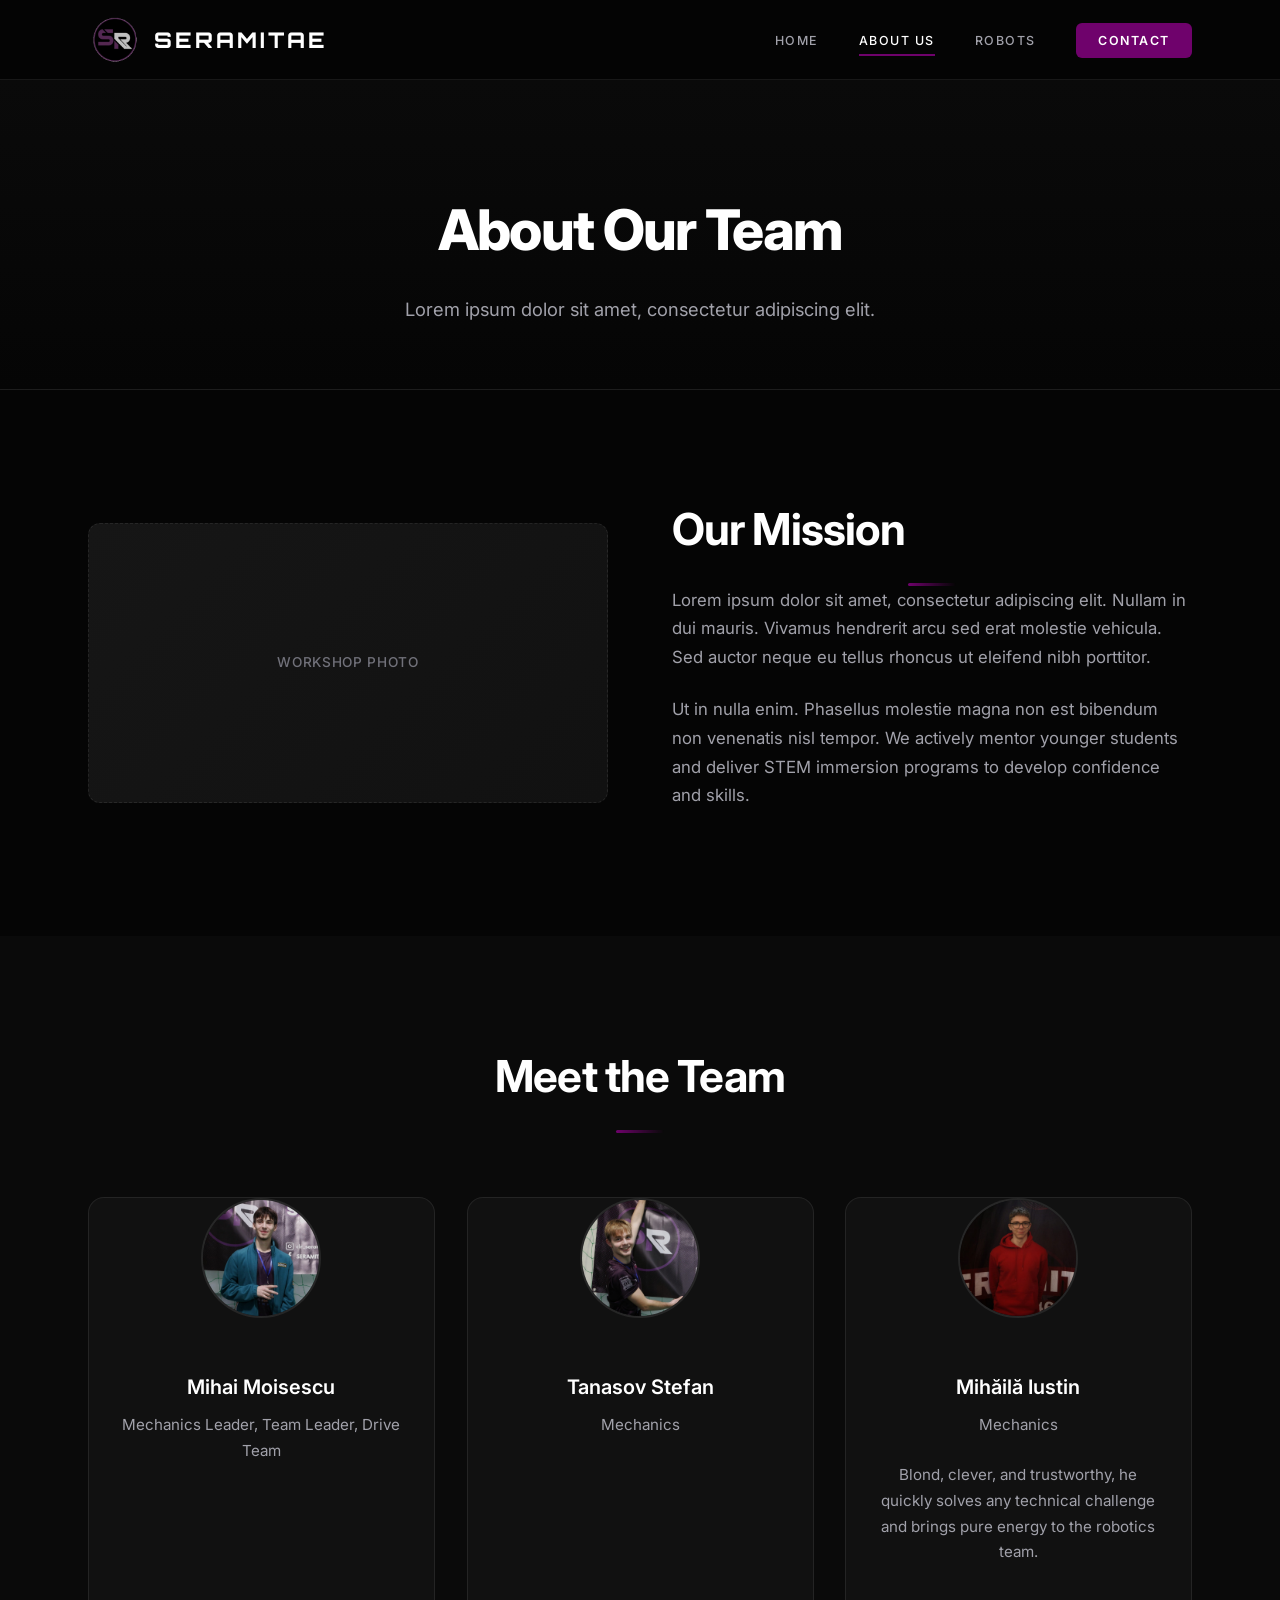
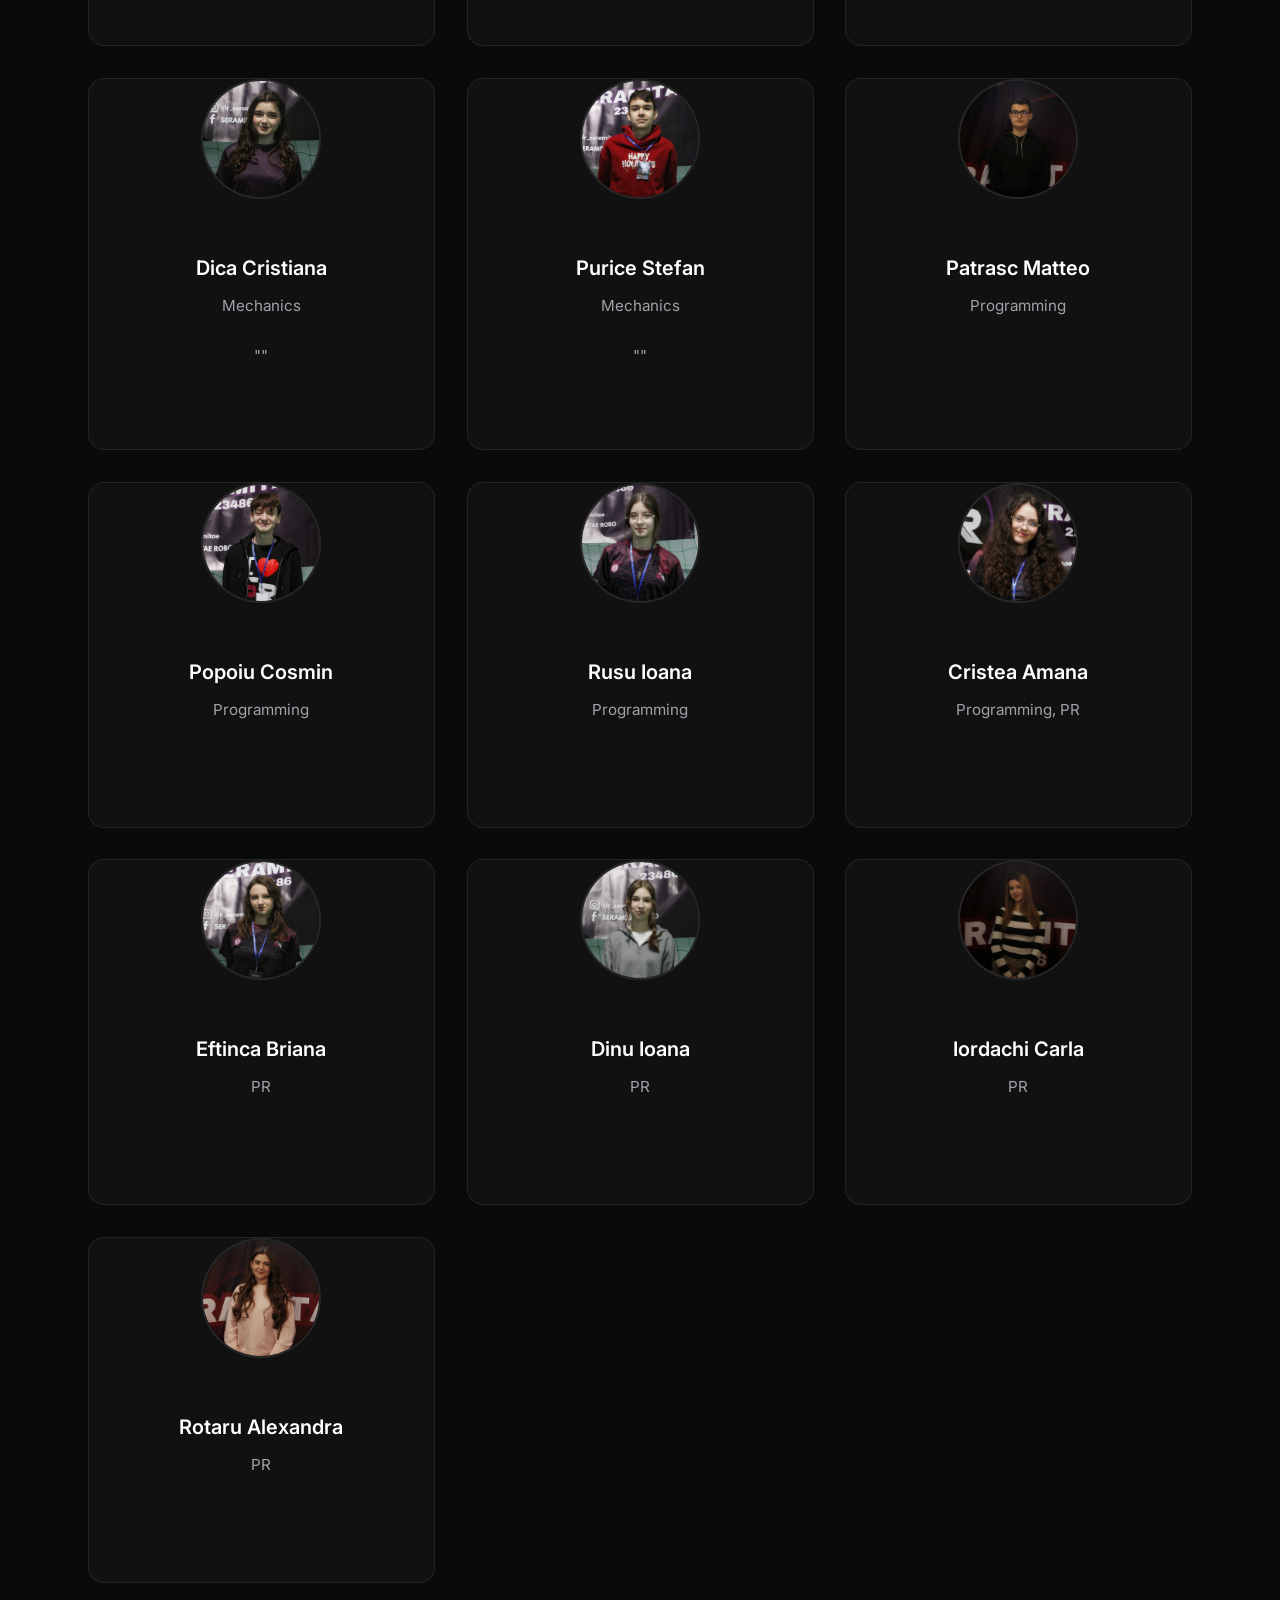
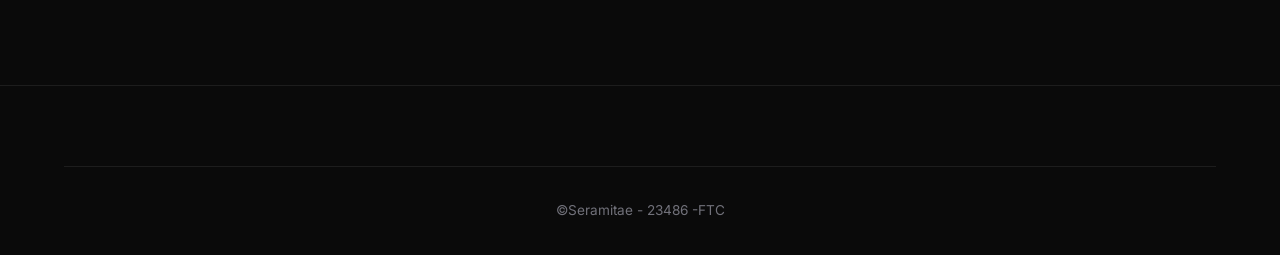
==== about.html @ b51b0edf "petronel fix" ====
<!DOCTYPE html>
<html lang="en">
<head>
    <meta charset="UTF-8">
    <meta name="viewport" content="width=device-width, initial-scale=1.0">
    <title>Robotics Team | About Us</title>
        <link rel="preconnect" href="https://fonts.googleapis.com">
    <link rel="preconnect" href="https://fonts.gstatic.com" crossorigin>
    <link href="https://fonts.googleapis.com/css2?family=Inter:wght@300;400;500;600;700;800&family=Orbitron:wght@600;700;800&display=swap" rel="stylesheet">

    <link rel="stylesheet" href="css/styles.css">
</head>
<body>
    <header class="header">
        <div class="container header-container">
            <a href="index.html" class="logo">
                <img src="assets/logos/teamlogo.png" alt="Seramitae Robotics logo">
                <span class="brand-name">SERAMITAE</span>
            </a>
            <nav class="nav">
                <ul class="nav-list">
                    <li><a href="index.html" class="nav-link">Home</a></li>
                    <li><a href="about.html" class="nav-link active">About Us</a></li>
                    <li><a href="robots.html" class="nav-link">Robots</a></li>
                    <li><a href="contact.html" class="nav-link nav-cta">Contact</a></li>
                </ul>
                <button class="mobile-menu-btn" aria-label="Toggle menu">
                    <span></span><span></span><span></span>
                </button>
            </nav>
        </div>
    </header>

    <main>
        <section class="page-hero">
            <div class="container">
                <h1 class="page-title">About Our Team</h1>
                <p class="page-subtitle">Lorem ipsum dolor sit amet, consectetur adipiscing elit.</p>
            </div>
        </section>

        <section class="section">
            <div class="container">
                <div class="about-grid">
                    <div class="about-image fade-in">
                        <div class="placeholder-box placeholder-image">Workshop Photo</div>
                    </div>
                    <div class="about-text fade-in">
                        <h2 class="section-title">Our Mission</h2>
                        <div class="title-underline"></div>
                        <p>Lorem ipsum dolor sit amet, consectetur adipiscing elit. Nullam in dui mauris. Vivamus hendrerit arcu sed erat molestie vehicula. Sed auctor neque eu tellus rhoncus ut eleifend nibh porttitor.</p>
                        <p>Ut in nulla enim. Phasellus molestie magna non est bibendum non venenatis nisl tempor. We actively mentor younger students and deliver STEM immersion programs to develop confidence and skills.</p>
                    </div>
                </div>
            </div>
        </section>

        <section class="section bg-secondary">
            <div class="container">
                <div class="section-header fade-in">
                    <h2 class="section-title">Meet the Team</h2>
                    <div class="title-underline"></div>
                </div>
                <div class="team-grid">
                    <!-- Team Member 1 -->
                    <div class="card team-card fade-in">
                        <div class="placeholder-box placeholder-avatar"><img src="assets/images/team_photos/mihai_moisescu_cropped.png" alt="Moisescu Mihai"></div>
                        <div class="card-content">
                            <h3>Mihai Moisescu</h3>
                            <p class="text-accent">Mechanics Leader, Team Leader, Drive Team</p>
                            <p></p>
                        </div>
                    </div>
                    <!-- Team Member 2 -->
                    <div class="card team-card fade-in">
                        <div class="placeholder-box placeholder-avatar"><img src="assets/images/team_photos/stefan_tanasov_cropped.png" alt="Tanasov Stefan"></div>
                        <div class="card-content">
                            <h3>Tanasov Stefan</h3>
                            <p class="text-accent">Mechanics</p>
                            <p></p>
                        </div>
                    </div>
                    <!-- Team Member 3 -->
                    <div class="card team-card fade-in">
                        <div class="placeholder-box placeholder-avatar"><img src="assets/images/team_photos/iustin_mihaila_cropped.png" alt="Mihăilă Iustin"></div>
                        <div class="card-content">
                            <h3>Mihăilă Iustin</h3>
                            <p class="text-accent">Mechanics</p>
                            <p>Blond, clever, and trustworthy, he quickly solves any technical challenge and brings pure energy to the robotics team.</p>
                        </div>
                    </div>
                    <!-- Team Member 4 -->
                    <div class="card team-card fade-in">
                        <div class="placeholder-box placeholder-avatar"><img src="assets/images/team_photos/cristiana_dica_cropped.png" alt="Dica Cristiana"></div>
                        <div class="card-content">
                            <h3>Dica Cristiana</h3>
                            <p class="text-accent">Mechanics</p>
                            <p>""</p>
                        </div>
                    </div>
                    <!-- Team Member 5 -->
                    <div class="card team-card fade-in">
                        <div class="placeholder-box placeholder-avatar"><img src="assets/images/team_photos/stefan_purice_cropped.png" alt="Purice Stefan"></div>
                        <div class="card-content">
                            <h3>Purice Stefan</h3>
                            <p class="text-accent">Mechanics</p>
                            <p>""</p>
                        </div>
                    </div>
                    <!-- Team Member 6 -->
                    <div class="card team-card fade-in">
                        <div class="placeholder-box placeholder-avatar"><img src="assets/images/team_photos/matteo_patrasc_cropped.png" alt="Patrasc Matteo"></div>
                        <div class="card-content">
                            <h3>Patrasc Matteo</h3>
                            <p class="text-accent">Programming</p>
                            <p></p>
                        </div>
                    </div>
                    <!-- Team Member 7 -->
                    <div class="card team-card fade-in">
                        <div class="placeholder-box placeholder-avatar"><img src="assets/images/team_photos/cosmin_popoiu_cropped.png" alt="Popoiu Cosmin"></div>
                        <div class="card-content">
                            <h3>Popoiu Cosmin</h3>
                            <p class="text-accent">Programming</p>
                            <p></p>
                        </div>
                    </div>
                    <!-- Team Member 8 -->
                    <div class="card team-card fade-in">
                        <div class="placeholder-box placeholder-avatar"><img src="assets/images/team_photos/ioana_rusu_cropped.png" alt="Rusu Ioana"></div>
                        <div class="card-content">
                            <h3>Rusu Ioana</h3>
                            <p class="text-accent">Programming</p>
                            <p></p>
                        </div>
                    </div>
                    <!-- Team Member 9 -->
                    <div class="card team-card fade-in">
                        <div class="placeholder-box placeholder-avatar"><img src="assets/images/team_photos/amana_cristea_cropped.png" alt="Cristea Amana"></div>
                        <div class="card-content">
                            <h3>Cristea Amana</h3>
                            <p class="text-accent">Programming, PR</p>
                            <p></p>
                        </div>
                    </div>
                    <!-- Team Member 10 -->
                    <div class="card team-card fade-in">
                        <div class="placeholder-box placeholder-avatar"><img src="assets/images/team_photos/briana_eftinca_cropped.png" alt="Eftinca Briana"></div>
                        <div class="card-content">
                            <h3>Eftinca Briana</h3>
                            <p class="text-accent">PR</p>
                            <p></p>
                        </div>
                    </div>
                    <!-- Team Member 11 -->
                    <div class="card team-card fade-in">
                        <div class="placeholder-box placeholder-avatar"><img src="assets/images/team_photos/ioana_dinu_cropped.png" alt="Dinu Ioana"></div>
                        <div class="card-content">
                            <h3>Dinu Ioana</h3>
                            <p class="text-accent">PR</p>
                            <p></p>
                        </div>
                    </div>
                    <!-- Team Member 12 -->
                    <div class="card team-card fade-in">
                        <div class="placeholder-box placeholder-avatar"><img src="assets/images/team_photos/carla_iordachi_cropped.png" alt="Iordachi Carla"></div>
                        <div class="card-content">
                            <h3>Iordachi Carla</h3>
                            <p class="text-accent">PR</p>
                            <p></p>
                        </div>
                    </div>
                    <!-- Team Member 13 -->
                    <div class="card team-card fade-in">
                        <div class="placeholder-box placeholder-avatar"><img src="assets/images/team_photos/alexandra_rotaru_cropped.png" alt="Rotaru Alexandra"></div>
                        <div class="card-content">
                            <h3>Rotaru Alexandra</h3>
                            <p class="text-accent">PR</p>
                            <p></p>
                        </div>
                    </div>
                </div>
            </div>
        </section>
    </main>

    <footer class="footer">
        <div class="container footer-bottom">
            <p>&copy;Seramitae - 23486 -FTC</p>
        </div>
    </footer>
    <script src="js/main.js"></script>
</body>
</html>
---- css/styles.css ----
/* =========================================
   1. CSS Variables & Premium Reset
   ========================================= */
:root {
    /* Refined Dark Palette */
    --bg-primary: #050505;
    --bg-secondary: #0a0a0a;
    --bg-card: #111111;
    --bg-tertiary: #161616;
    
    /* Purple Accent & Glows (Armonizat) */
    --accent: #6f026c;
    --accent-hover: #9f009c;
    --accent-glow: rgba(111, 2, 108, 0.25); /* Corectat din portocaliu în mov */
    
    /* Typography & Text */
    --font-main: 'Inter', system-ui, -apple-system, sans-serif;
    --text-primary: #ffffff;
    --text-secondary: #a1a1aa;
    --text-muted: #71717a;
    
    /* Borders & UI */
    --border-subtle: rgba(255, 255, 255, 0.08);
    --border-hover: rgba(159, 0, 156, 0.5); /* Armonizat cu tema mov */
    
    /* Premium Easing (Apple-like smooth deceleration) */
    --ease-smooth: cubic-bezier(0.22, 1, 0.36, 1);
    --transition-fast: 0.2s var(--ease-smooth);
    --transition-base: 0.4s var(--ease-smooth);
}

* {
    margin: 0;
    padding: 0;
    box-sizing: border-box;
}

html {
    scroll-behavior: smooth;
    scrollbar-width: thin;
    scrollbar-color: var(--bg-tertiary) var(--bg-primary);
}

/* Custom Premium Scrollbar */
::-webkit-scrollbar { width: 8px; }
::-webkit-scrollbar-track { background: var(--bg-primary); }
::-webkit-scrollbar-thumb {
    background-color: var(--bg-tertiary);
    border-radius: 4px;
    border: 2px solid var(--bg-primary);
}
::-webkit-scrollbar-thumb:hover { background-color: var(--accent); }

body {
    font-family: var(--font-main);
    background-color: var(--bg-primary);
    color: var(--text-primary);
    line-height: 1.7;
    font-size: 16px;
    -webkit-font-smoothing: antialiased;
    -moz-osx-font-smoothing: grayscale;
    overflow-x: hidden;
}

a { text-decoration: none; color: inherit; transition: var(--transition-fast); }
ul { list-style: none; }
img { max-width: 100%; display: block; }

/* =========================================
   2. Utility Classes & Typography
   ========================================= */
.container {
    width: 90%;
    max-width: 1200px;
    margin: 0 auto;
    padding: 0 1.5rem;
}

.section { padding: clamp(4rem, 8vw, 7rem) 0; }
.bg-secondary { background-color: var(--bg-secondary); }
.text-accent { color: var(--accent); }

.section-header {
    text-align: center;
    margin-bottom: clamp(3rem, 5vw, 4rem);
}

.section-title {
    font-size: clamp(2rem, 4vw, 2.75rem);
    font-weight: 700;
    letter-spacing: -0.02em;
    margin-bottom: 1rem;
}

.title-underline {
    width: 48px;
    height: 3px;
    background: linear-gradient(90deg, var(--accent), transparent);
    margin: 0 auto;
    border-radius: 2px;
}

/* =========================================
   3. Elegant Placeholders (Skeleton Style)
   ========================================= */
.placeholder-box {
    background: linear-gradient(135deg, var(--bg-tertiary) 0%, var(--bg-card) 100%);
    border: 1px dashed var(--border-subtle);
    color: var(--text-muted);
    display: flex;
    align-items: center;
    justify-content: center;
    font-weight: 500;
    font-size: 0.85rem;
    letter-spacing: 0.05em;
    text-transform: uppercase;
    border-radius: 12px;
    width: 100%;
    position: relative;
    overflow: hidden;
}

.placeholder-box::before {
    content: '';
    position: absolute;
    top: 0; left: -100%;
    width: 50%; height: 100%;
    background: linear-gradient(90deg, transparent, rgba(255,255,255,0.03), transparent);
    animation: shimmer 3s infinite;
}

@keyframes shimmer { 100% { left: 200%; } }

.placeholder-logo { height: 48px; width: 160px; border-style: solid; border-width: 1px; }
.placeholder-image { height: 280px; }
.placeholder-video { height: 450px; border-radius: 16px; }
.placeholder-avatar { height: 120px; width: 120px; border-radius: 50%; margin: 0 auto 1.5rem; border: 2px solid var(--border-subtle); }

/* =========================================
   4. Buttons & Interactive Elements
   ========================================= */
.btn {
    display: inline-flex;
    align-items: center;
    justify-content: center;
    padding: 0.9rem 2.2rem;
    border-radius: 8px;
    font-weight: 600;
    font-size: 0.95rem;
    letter-spacing: 0.01em;
    cursor: pointer;
    border: 1px solid transparent;
    transition: var(--transition-base);
}

.btn-primary {
    background-color: var(--accent);
    color: #ffffff;
    box-shadow: 0 4px 20px var(--accent-glow);
}

.btn-primary:hover {
    background-color: var(--accent-hover);
    transform: translateY(-2px);
    box-shadow: 0 8px 30px var(--accent-glow);
}

.btn-secondary {
    background-color: transparent;
    border-color: var(--border-subtle);
    color: var(--text-primary);
}

.btn-secondary:hover {
    border-color: var(--text-primary);
    background-color: rgba(255, 255, 255, 0.03);
}

/* =========================================
   5. Header & Navigation
   ========================================= */
.header {
    background: rgba(5, 5, 5, 0.94);
    backdrop-filter: blur(16px);
    -webkit-backdrop-filter: blur(16px);
    position: sticky;
    top: 0;
    z-index: 1000;
    border-bottom: 1px solid var(--border-subtle);
    padding: 0.85rem 0;
    transition: var(--transition-base);
}

.header-container {
    display: flex;
    justify-content: space-between;
    align-items: center;
}

.logo {
    display: inline-flex;
    align-items: center;
    gap: 0.85rem;
}

.logo img, .site-logo {
    width: 52px;
    height: 52px;
    object-fit: contain;
}

.brand-name {
    font-family: 'Orbitron', sans-serif;
    color: var(--text-primary);
    font-size: clamp(1.05rem, 2vw, 1.35rem);
    font-weight: 800;
    letter-spacing: 0.14em;
    line-height: 1;
}

.nav-list {
    display: flex;
    gap: 2.5rem;
    align-items: center;
}

.nav-link {
    font-weight: 500;
    font-size: 0.78rem;
    letter-spacing: 0.12em;
    text-transform: uppercase;
    color: var(--text-secondary);
    position: relative;
    padding: 0.5rem 0;
}

.nav-link:hover, .nav-link.active { color: var(--text-primary); }

.nav-link::after {
    content: '';
    position: absolute;
    bottom: 0;
    left: 0;
    width: 0%;
    height: 2px;
    background-color: var(--accent);
    transition: var(--transition-base);
}

.nav-link:hover::after, .nav-link.active::after { width: 100%; }

.nav-cta {
    background-color: var(--accent);
    color: #ffffff !important;
    padding: 0.6rem 1.4rem;
    border-radius: 6px;
    font-weight: 600;
}

.nav-cta:hover {
    background-color: var(--accent-hover);
    box-shadow: 0 4px 15px var(--accent-glow);
}

.nav-cta::after { display: none; }

.mobile-menu-btn {
    display: none;
    flex-direction: column;
    gap: 6px;
    background: none;
    border: none;
    cursor: pointer;
    padding: 5px;
    z-index: 1001;
}

.mobile-menu-btn span {
    display: block;
    width: 24px;
    height: 2px;
    background-color: var(--text-primary);
    border-radius: 2px;
    transition: var(--transition-base);
}

/* =========================================
   6. Hero Section
   ========================================= */
.hero {
    padding: clamp(5rem, 10vw, 8rem) 0;
    /* Gradient armonizat cu tema mov */
    background: radial-gradient(circle at 80% 20%, rgba(111, 2, 108, 0.08) 0%, transparent 40%),
                radial-gradient(circle at 20% 80%, rgba(255, 255, 255, 0.02) 0%, transparent 40%);
}

.hero-container {
    display: grid;
    grid-template-columns: 1fr 1fr;
    gap: clamp(2rem, 5vw, 5rem);
    align-items: center;
}

.hero-title {
    font-size: clamp(2.5rem, 5vw, 4rem);
    font-weight: 800;
    line-height: 1.1;
    letter-spacing: -0.03em;
    margin-bottom: 1.5rem;
}

.hero-subtitle {
    font-size: clamp(1rem, 1.5vw, 1.2rem);
    color: var(--text-secondary);
    margin-bottom: 2.5rem;
    max-width: 540px;
    line-height: 1.7;
}

.hero-buttons {
    display: flex;
    gap: 1rem;
    flex-wrap: wrap;
}

.hero-video {
    aspect-ratio: 16 / 9;
    overflow: hidden;
    border: 1px solid var(--border-subtle);
    border-radius: 16px;
    background-color: var(--bg-card);
    box-shadow: 0 20px 40px -20px rgba(0, 0, 0, 0.75);
}

.hero-video iframe {
    width: 100%;
    height: 100%;
    border: 0;
    display: block;
}

/* =========================================
   7. Page Hero (Sub-pages)
   ========================================= */
.page-hero {
    padding: clamp(5rem, 8vw, 7rem) 0 4rem;
    text-align: center;
    background: linear-gradient(180deg, var(--bg-secondary) 0%, var(--bg-primary) 100%);
    border-bottom: 1px solid var(--border-subtle);
}

.page-title {
    font-size: clamp(2.5rem, 5vw, 3.5rem);
    font-weight: 800;
    letter-spacing: -0.03em;
    margin-bottom: 1rem;
}

.page-subtitle {
    color: var(--text-secondary);
    font-size: 1.15rem;
    max-width: 600px;
    margin: 0 auto;
}

/* =========================================
   8. Grids & Premium Cards
   ========================================= */
.about-grid {
    display: grid;
    grid-template-columns: 1fr 1fr;
    gap: clamp(2rem, 5vw, 5rem);
    align-items: center;
}

.about-team-photo, .about-img {
    width: 100%;
    height: 400px;
    object-fit: cover;
    border-radius: 16px;
    border: 1px solid var(--border-subtle);
    box-shadow: 0 20px 40px -20px rgba(0, 0, 0, 0.75);
}

.about-team-art {
    aspect-ratio: auto;
    border: 0;
    border-radius: 0;
    box-shadow: none;
}

.about-text p {
    margin-bottom: 1.5rem;
    color: var(--text-secondary);
    font-size: 1.05rem;
}

.news-grid, .team-grid, .robots-grid {
    display: grid;
    grid-template-columns: repeat(auto-fit, minmax(320px, 1fr));
    gap: 2rem;
}

.card {
    background-color: var(--bg-card);
    border-radius: 16px;
    overflow: hidden;
    border: 1px solid var(--border-subtle);
    transition: var(--transition-base);
    display: flex;
    flex-direction: column;
}

.card:hover {
    transform: translateY(-6px);
    border-color: var(--border-hover);
    box-shadow: 0 20px 40px -15px rgba(0, 0, 0, 0.5), 0 0 20px var(--accent-glow);
}

.card-content {
    padding: 1.75rem;
    flex-grow: 1;
    display: flex;
    flex-direction: column;
}

.card-content h3 {
    margin-bottom: 0.5rem;
    font-size: 1.25rem;
    font-weight: 600;
}

.card-content p {
    color: var(--text-secondary);
    font-size: 0.95rem;
    margin-bottom: 1.5rem;
    flex-grow: 1;
}

.robot-specs {
    display: flex;
    gap: 1.5rem;
    font-size: 0.85rem;
    color: var(--text-muted);
    border-top: 1px solid var(--border-subtle);
    padding-top: 1.25rem;
    margin-top: auto;
}

.team-card {
    text-align: center;
    padding-bottom: 1.75rem;
}

.team-card .card-content {
    align-items: center;
}

/* =========================================
   9. Sponsors & CTA
   ========================================= */
.sponsors-marquee {
    width: 100%;
    overflow: visible;
    padding: 1.25rem 0;
}

.sponsors-track,
.sponsor-set {
    display: flex;
    align-items: center;
    gap: 4.5rem;
}

.sponsors-track {
    width: 100%;
    justify-content: center;
}

.sponsor-set[aria-hidden="true"] {
    display: none;
}

.sponsor-card {
    flex: 0 0 250px;
    height: 150px;
    display: flex;
    align-items: center;
    justify-content: center;
    padding: 1.25rem;
    background: #ffffff;
    border-radius: 14px;
    box-shadow: 0 12px 28px -20px rgba(0, 0, 0, 0.9);
}

.sponsor-card img {
    width: 100%;
    height: 100%;
    object-fit: contain;
    filter: drop-shadow(0 10px 14px rgba(0, 0, 0, 0.28));
}

@media (max-width: 768px) {
    .sponsors-track, .sponsor-set { gap: 3rem; }
    .sponsor-card { flex-basis: 200px; height: 120px; }
}

.cta-section {
    padding: clamp(4rem, 8vw, 6rem) 0;
    text-align: center;
    /* Gradient armonizat cu tema mov */
    background: radial-gradient(circle at center, rgba(111, 2, 108, 0.08) 0%, transparent 60%);
    border-top: 1px solid var(--border-subtle);
}

.cta-section h2 {
    font-size: clamp(2rem, 4vw, 2.75rem);
    font-weight: 700;
    margin-bottom: 1rem;
    letter-spacing: -0.02em;
}

.cta-section p {
    color: var(--text-secondary);
    margin-bottom: 2.5rem;
    max-width: 600px;
    margin-left: auto;
    margin-right: auto;
    font-size: 1.1rem;
}

/* =========================================
   10. Contact Form
   ========================================= */
.contact-grid {
    display: grid;
    grid-template-columns: 1.5fr 1fr;
    gap: clamp(2rem, 5vw, 5rem);
}

.form-group { margin-bottom: 1.5rem; }

.form-group label {
    display: block;
    margin-bottom: 0.6rem;
    font-weight: 500;
    font-size: 0.9rem;
    color: var(--text-secondary);
}

.form-group input,
.form-group select,
.form-group textarea {
    width: 100%;
    padding: 1rem 1.2rem;
    background-color: var(--bg-card);
    border: 1px solid var(--border-subtle);
    border-radius: 8px;
    color: var(--text-primary);
    font-family: inherit;
    font-size: 1rem;
    transition: var(--transition-fast);
}

.form-group input:focus,
.form-group select:focus,
.form-group textarea:focus {
    outline: none;
    border-color: var(--accent);
    box-shadow: 0 0 0 3px var(--accent-glow);
}

.info-card {
    background-color: var(--bg-card);
    padding: 2rem;
    border-radius: 16px;
    margin-bottom: 1.5rem;
    border: 1px solid var(--border-subtle);
    transition: var(--transition-base);
}

.info-card:hover { border-color: var(--border-hover); }

.info-card h3 {
    margin-bottom: 1rem;
    color: var(--text-primary);
    font-size: 1.1rem;
}

.info-card p {
    color: var(--text-secondary);
    font-size: 0.95rem;
}

/* =========================================
   11. Footer
   ========================================= */
.footer {
    background-color: var(--bg-secondary);
    border-top: 1px solid var(--border-subtle);
    padding: 5rem 0 0;
}

.footer-grid {
    display: grid;
    grid-template-columns: 2fr 1fr 1fr 1fr;
    gap: 3rem;
    margin-bottom: 4rem;
}

.footer-col h4 {
    margin-bottom: 1.5rem;
    font-size: 1rem;
    font-weight: 600;
    color: var(--text-primary);
}

.footer-logo {
    width: 86px;
    height: 86px;
    object-fit: contain;
    margin-bottom: 1.25rem;
}

.footer-text {
    color: var(--text-muted);
    font-size: 0.9rem;
    line-height: 1.8;
}

.footer-links li { margin-bottom: 0.8rem; }

.footer-links a {
    color: var(--text-secondary);
    font-size: 0.95rem;
}

.footer-links a:hover {
    color: var(--accent);
    padding-left: 4px;
}

.social-links {
    display: flex;
    flex-direction: column;
    gap: 0.8rem;
}

.social-link {
    color: var(--text-secondary);
    font-size: 0.95rem;
}

.social-link:hover { color: var(--accent); }

.footer-bottom {
    border-top: 1px solid var(--border-subtle);
    padding: 2rem 0;
    text-align: center;
    color: var(--text-muted);
    font-size: 0.85rem;
}

/* =========================================
   12. Real Media & Avatar Styling (CRUCIAL)
   ========================================= */
.responsive-img {
    max-width: 100%;
    height: auto;
    display: block;
}

.avatar-img {
    width: 120px;
    height: 120px;
    border-radius: 50%;
    object-fit: cover;
    margin: 0 auto 1.5rem auto;
    border: 2px solid var(--border-subtle);
    transition: var(--transition-base);
}

.avatar-img:hover {
    border-color: var(--accent);
    transform: scale(1.05);
}

.robot-img {
    width: 100%;
    height: 250px;
    object-fit: cover;
    border-radius: 16px 16px 0 0;
    transition: var(--transition-base);
}

.card:hover .robot-img {
    transform: scale(1.03);
}

/* =========================================
   13. Ultra-Smooth Animations (The Magic)
   ========================================= */
.fade-in {
    opacity: 0;
    transform: translateY(40px) scale(0.98);
    transition: opacity 1.2s cubic-bezier(0.22, 1, 0.36, 1), 
                transform 1.2s cubic-bezier(0.22, 1, 0.36, 1);
    will-change: opacity, transform; 
}

.fade-in.visible {
    opacity: 1;
    transform: translateY(0) scale(1);
}

/* =========================================
   14. Responsive Design
   ========================================= */
@media (max-width: 992px) {
    .hero-container, .about-grid, .contact-grid {
        grid-template-columns: 1fr;
        gap: 3rem;
    }
    .hero { text-align: center; }
    .hero-subtitle { margin-left: auto; margin-right: auto; }
    .hero-buttons { justify-content: center; }
    .footer-grid { grid-template-columns: 1fr 1fr; }
}

@media (max-width: 768px) {
    .logo img, .site-logo {
        width: 44px;
        height: 44px;
    }
    .logo { gap: 0.65rem; }
    .brand-name { font-size: 0.95rem; }
    .mobile-menu-btn { display: flex; }
    
    .nav-list {
        position: fixed;
        top: 0;
        right: -100%;
        width: 80%;
        max-width: 300px;
        height: 100vh;
        background-color: var(--bg-secondary);
        flex-direction: column;
        padding: 5rem 2rem 2rem;
        transition: var(--transition-base);
        border-left: 1px solid var(--border-subtle);
        box-shadow: -10px 0 30px rgba(0,0,0,0.5);
    }
    
    .nav-list.active { right: 0; }
    
    .footer-grid {
        grid-template-columns: 1fr;
        text-align: center;
        gap: 2.5rem;
    }
    
    .social-links { align-items: center; }
    .footer-links a:hover { padding-left: 0; }
}
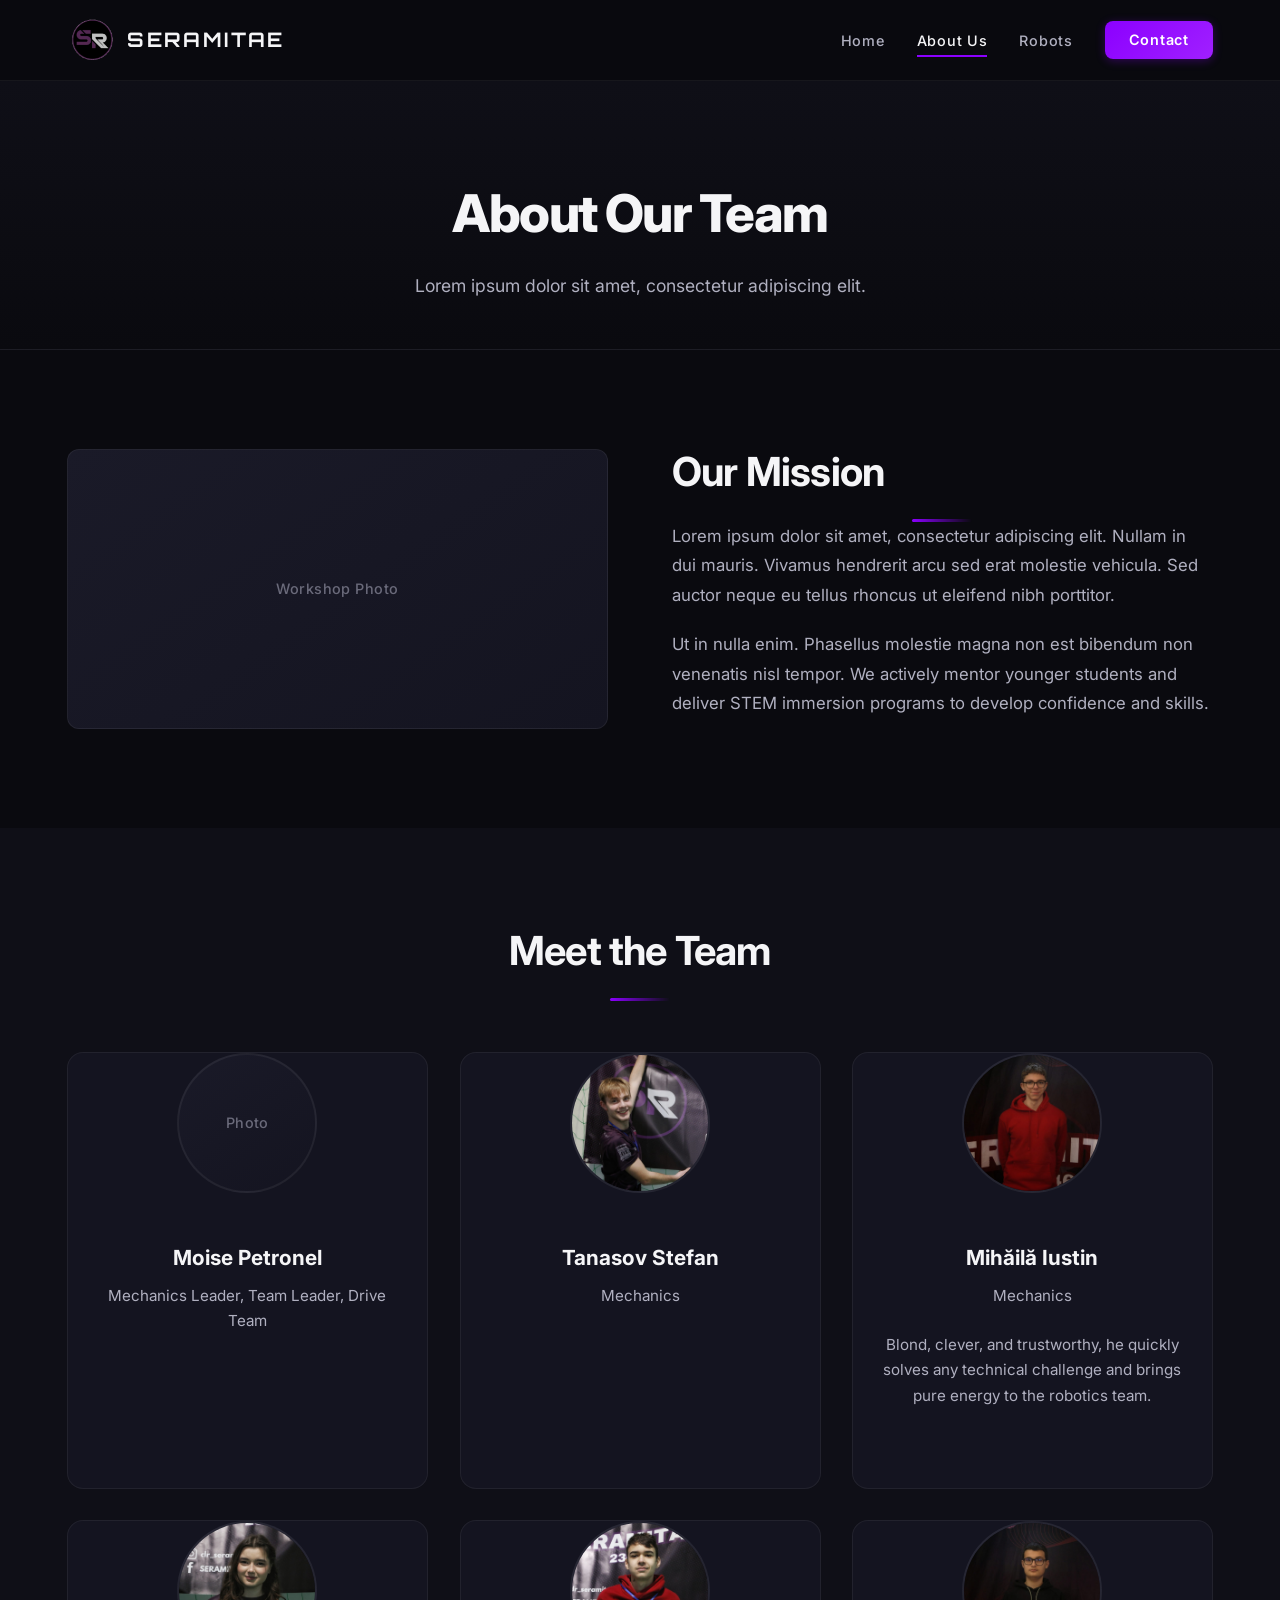
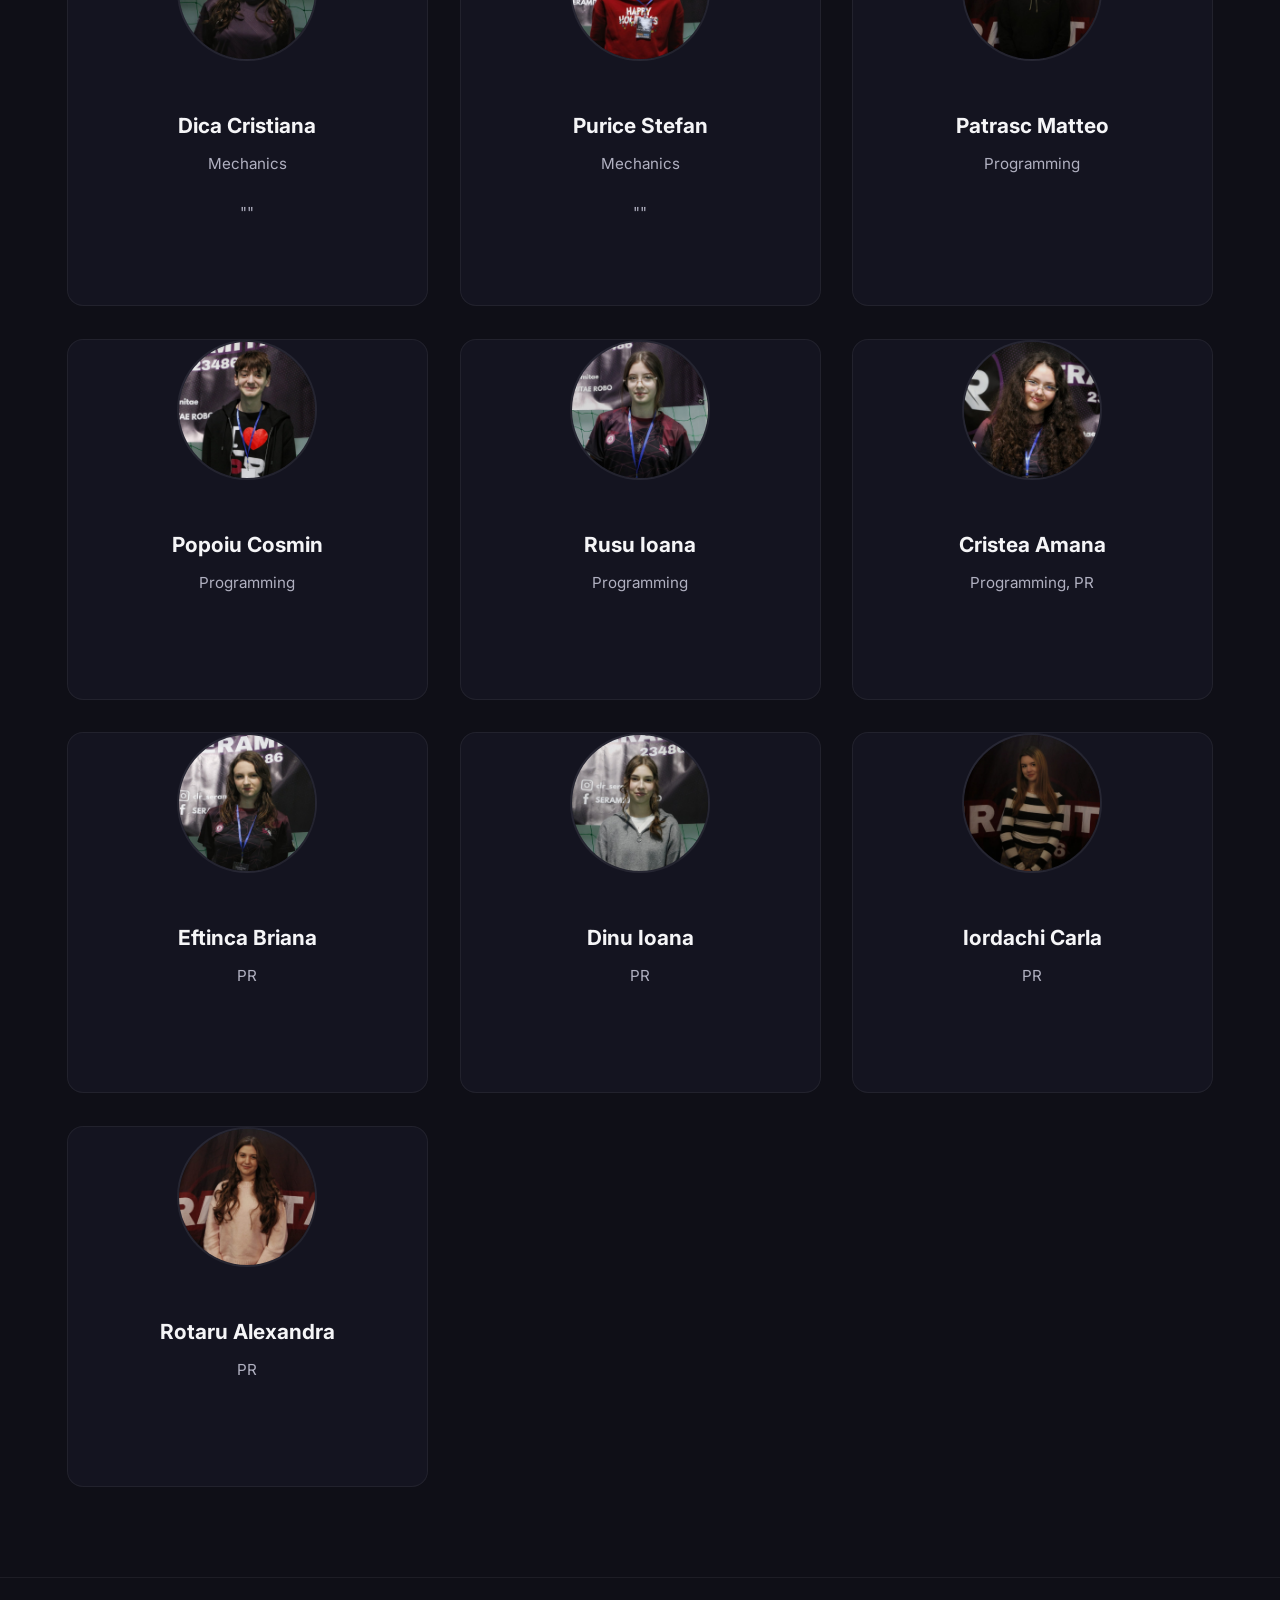
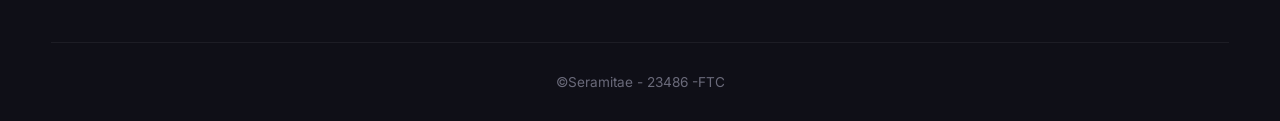
==== commit bcea0f20: "Improved a little and fixed the mobile version" ====
--- a/about.html
+++ b/about.html
@@ -64,9 +64,9 @@
                 <div class="team-grid">
                     <!-- Team Member 1 -->
                     <div class="card team-card fade-in">
-                        <div class="placeholder-box placeholder-avatar"><img src="assets/images/team_photos/mihai_moisescu_cropped.png" alt="Moisescu Mihai"></div>
+                        <div class="placeholder-box placeholder-avatar">Photo</div>
                         <div class="card-content">
-                            <h3>Mihai Moisescu</h3>
+                            <h3>Moise Petronel</h3>
                             <p class="text-accent">Mechanics Leader, Team Leader, Drive Team</p>
                             <p></p>
                         </div>
@@ -191,4 +191,4 @@
     </footer>
     <script src="js/main.js"></script>
 </body>
-</html>
+</html>
--- a/css/styles.css
+++ b/css/styles.css
@@ -1,32 +1,35 @@
 /* =========================================
-   1. CSS Variables & Premium Reset
+   1. Refined Design System - Less AI, More Human
    ========================================= */
 :root {
-    /* Refined Dark Palette */
-    --bg-primary: #050505;
-    --bg-secondary: #0a0a0a;
-    --bg-card: #111111;
-    --bg-tertiary: #161616;
-    
-    /* Purple Accent & Glows (Armonizat) */
-    --accent: #6f026c;
-    --accent-hover: #9f009c;
-    --accent-glow: rgba(111, 2, 108, 0.25); /* Corectat din portocaliu în mov */
-    
-    /* Typography & Text */
-    --font-main: 'Inter', system-ui, -apple-system, sans-serif;
-    --text-primary: #ffffff;
-    --text-secondary: #a1a1aa;
-    --text-muted: #71717a;
-    
-    /* Borders & UI */
-    --border-subtle: rgba(255, 255, 255, 0.08);
-    --border-hover: rgba(159, 0, 156, 0.5); /* Armonizat cu tema mov */
-    
-    /* Premium Easing (Apple-like smooth deceleration) */
-    --ease-smooth: cubic-bezier(0.22, 1, 0.36, 1);
-    --transition-fast: 0.2s var(--ease-smooth);
-    --transition-base: 0.4s var(--ease-smooth);
+    /* Deeper, richer palette with more character */
+    --bg-primary: #0a0a0f;
+    --bg-secondary: #0f0f17;
+    --bg-card: #141420;
+    --bg-tertiary: #1a1a28;
+    
+    /* Warmer purple with depth */
+    --accent: #8b00ff;
+    --accent-hover: #a020ff;
+    --accent-glow: rgba(139, 0, 255, 0.3);
+    --accent-subtle: rgba(139, 0, 255, 0.08);
+    
+    /* Natural typography */
+    --font-display: 'Orbitron', sans-serif;
+    --font-main: 'Inter', system-ui, sans-serif;
+    --text-primary: #f5f5f7;
+    --text-secondary: #b0b0c0;
+    --text-muted: #6a6a7a;
+    
+    /* Subtle borders */
+    --border-subtle: rgba(255, 255, 255, 0.06);
+    --border-hover: rgba(139, 0, 255, 0.4);
+    
+    /* Human-feeling easing */
+    --ease-out-expo: cubic-bezier(0.19, 1, 0.22, 1);
+    --ease-spring: cubic-bezier(0.34, 1.56, 0.64, 1);
+    --transition-smooth: 0.5s var(--ease-out-expo);
+    --transition-fast: 0.25s var(--ease-out-expo);
 }
 
 * {
@@ -39,14 +42,14 @@
     scroll-behavior: smooth;
     scrollbar-width: thin;
     scrollbar-color: var(--bg-tertiary) var(--bg-primary);
-}
-
-/* Custom Premium Scrollbar */
-::-webkit-scrollbar { width: 8px; }
+    -webkit-tap-highlight-color: transparent;
+}
+
+::-webkit-scrollbar { width: 10px; }
 ::-webkit-scrollbar-track { background: var(--bg-primary); }
 ::-webkit-scrollbar-thumb {
     background-color: var(--bg-tertiary);
-    border-radius: 4px;
+    border-radius: 6px;
     border: 2px solid var(--bg-primary);
 }
 ::-webkit-scrollbar-thumb:hover { background-color: var(--accent); }
@@ -55,65 +58,81 @@
     font-family: var(--font-main);
     background-color: var(--bg-primary);
     color: var(--text-primary);
-    line-height: 1.7;
+    line-height: 1.65;
     font-size: 16px;
     -webkit-font-smoothing: antialiased;
     -moz-osx-font-smoothing: grayscale;
     overflow-x: hidden;
 }
 
-a { text-decoration: none; color: inherit; transition: var(--transition-fast); }
+a { 
+    text-decoration: none; 
+    color: inherit; 
+    transition: var(--transition-fast);
+    cursor: pointer;
+}
+
 ul { list-style: none; }
-img { max-width: 100%; display: block; }
-
-/* =========================================
-   2. Utility Classes & Typography
+img { 
+    max-width: 100%; 
+    display: block;
+    user-select: none;
+}
+
+/* =========================================
+   2. Better Utility Classes
    ========================================= */
 .container {
-    width: 90%;
+    width: 92%;
     max-width: 1200px;
     margin: 0 auto;
-    padding: 0 1.5rem;
-}
-
-.section { padding: clamp(4rem, 8vw, 7rem) 0; }
+    padding: 0 1rem;
+}
+
+@media (max-width: 768px) {
+    .container {
+        width: 95%;
+        padding: 0 0.75rem;
+    }
+}
+
+.section { padding: clamp(3rem, 7vw, 6rem) 0; }
 .bg-secondary { background-color: var(--bg-secondary); }
 .text-accent { color: var(--accent); }
 
 .section-header {
     text-align: center;
-    margin-bottom: clamp(3rem, 5vw, 4rem);
+    margin-bottom: clamp(2.5rem, 4vw, 3.5rem);
 }
 
 .section-title {
-    font-size: clamp(2rem, 4vw, 2.75rem);
+    font-size: clamp(1.75rem, 3.5vw, 2.5rem);
     font-weight: 700;
     letter-spacing: -0.02em;
-    margin-bottom: 1rem;
+    margin-bottom: 0.875rem;
 }
 
 .title-underline {
-    width: 48px;
+    width: 60px;
     height: 3px;
     background: linear-gradient(90deg, var(--accent), transparent);
     margin: 0 auto;
-    border-radius: 2px;
-}
-
-/* =========================================
-   3. Elegant Placeholders (Skeleton Style)
+    border-radius: 3px;
+}
+
+/* =========================================
+   3. Organic Placeholder System
    ========================================= */
 .placeholder-box {
-    background: linear-gradient(135deg, var(--bg-tertiary) 0%, var(--bg-card) 100%);
-    border: 1px dashed var(--border-subtle);
+    background: linear-gradient(145deg, var(--bg-tertiary) 0%, var(--bg-card) 100%);
+    border: 1px solid var(--border-subtle);
     color: var(--text-muted);
     display: flex;
     align-items: center;
     justify-content: center;
     font-weight: 500;
-    font-size: 0.85rem;
-    letter-spacing: 0.05em;
-    text-transform: uppercase;
+    font-size: 0.9rem;
+    letter-spacing: 0.03em;
     border-radius: 12px;
     width: 100%;
     position: relative;
@@ -123,46 +142,68 @@
 .placeholder-box::before {
     content: '';
     position: absolute;
-    top: 0; left: -100%;
-    width: 50%; height: 100%;
-    background: linear-gradient(90deg, transparent, rgba(255,255,255,0.03), transparent);
-    animation: shimmer 3s infinite;
-}
-
-@keyframes shimmer { 100% { left: 200%; } }
-
-.placeholder-logo { height: 48px; width: 160px; border-style: solid; border-width: 1px; }
-.placeholder-image { height: 280px; }
-.placeholder-video { height: 450px; border-radius: 16px; }
-.placeholder-avatar { height: 120px; width: 120px; border-radius: 50%; margin: 0 auto 1.5rem; border: 2px solid var(--border-subtle); }
-
-/* =========================================
-   4. Buttons & Interactive Elements
+    top: 0; 
+    left: -150%;
+    width: 80%; 
+    height: 100%;
+    background: linear-gradient(90deg, transparent, rgba(255,255,255,0.02), transparent);
+    animation: shimmer 4s ease-in-out infinite;
+}
+
+@keyframes shimmer { 
+    0%, 100% { left: -150%; }
+    50% { left: 150%; }
+}
+
+.placeholder-logo { height: 48px; width: 160px; }
+.placeholder-image { 
+    height: 280px;
+    aspect-ratio: 16/9;
+}
+.placeholder-video { 
+    height: 400px; 
+    border-radius: 16px;
+    aspect-ratio: 16/9;
+}
+.placeholder-avatar { 
+    height: 140px; 
+    width: 140px; 
+    border-radius: 50%; 
+    margin: 0 auto 1.25rem; 
+    border: 2px solid var(--border-subtle); 
+}
+
+/* =========================================
+   4. Interactive Elements with Character
    ========================================= */
 .btn {
     display: inline-flex;
     align-items: center;
     justify-content: center;
-    padding: 0.9rem 2.2rem;
-    border-radius: 8px;
+    padding: 0.875rem 2rem;
+    border-radius: 10px;
     font-weight: 600;
     font-size: 0.95rem;
     letter-spacing: 0.01em;
     cursor: pointer;
     border: 1px solid transparent;
-    transition: var(--transition-base);
+    transition: all var(--transition-fast);
+    touch-action: manipulation;
 }
 
 .btn-primary {
-    background-color: var(--accent);
+    background: linear-gradient(135deg, var(--accent), var(--accent-hover));
     color: #ffffff;
-    box-shadow: 0 4px 20px var(--accent-glow);
+    box-shadow: 0 4px 15px var(--accent-glow);
 }
 
 .btn-primary:hover {
-    background-color: var(--accent-hover);
     transform: translateY(-2px);
-    box-shadow: 0 8px 30px var(--accent-glow);
+    box-shadow: 0 8px 25px var(--accent-glow);
+}
+
+.btn-primary:active {
+    transform: translateY(0);
 }
 
 .btn-secondary {
@@ -172,23 +213,23 @@
 }
 
 .btn-secondary:hover {
-    border-color: var(--text-primary);
+    border-color: var(--text-secondary);
     background-color: rgba(255, 255, 255, 0.03);
 }
 
 /* =========================================
-   5. Header & Navigation
+   5. Refined Header & Navigation
    ========================================= */
 .header {
-    background: rgba(5, 5, 5, 0.94);
-    backdrop-filter: blur(16px);
-    -webkit-backdrop-filter: blur(16px);
+    background: rgba(10, 10, 15, 0.96);
+    backdrop-filter: blur(20px);
+    -webkit-backdrop-filter: blur(20px);
     position: sticky;
     top: 0;
     z-index: 1000;
     border-bottom: 1px solid var(--border-subtle);
-    padding: 0.85rem 0;
-    transition: var(--transition-base);
+    padding: 1rem 0;
+    transition: var(--transition-smooth);
 }
 
 .header-container {
@@ -200,41 +241,43 @@
 .logo {
     display: inline-flex;
     align-items: center;
-    gap: 0.85rem;
+    gap: 0.75rem;
 }
 
 .logo img, .site-logo {
-    width: 52px;
-    height: 52px;
+    width: 48px;
+    height: 48px;
     object-fit: contain;
 }
 
 .brand-name {
-    font-family: 'Orbitron', sans-serif;
+    font-family: var(--font-display);
     color: var(--text-primary);
-    font-size: clamp(1.05rem, 2vw, 1.35rem);
-    font-weight: 800;
-    letter-spacing: 0.14em;
+    font-size: 1.25rem;
+    font-weight: 700;
+    letter-spacing: 0.12em;
     line-height: 1;
 }
 
 .nav-list {
     display: flex;
-    gap: 2.5rem;
+    gap: 2rem;
     align-items: center;
 }
 
 .nav-link {
     font-weight: 500;
-    font-size: 0.78rem;
-    letter-spacing: 0.12em;
-    text-transform: uppercase;
+    font-size: 0.9rem;
+    letter-spacing: 0.05em;
     color: var(--text-secondary);
     position: relative;
     padding: 0.5rem 0;
-}
-
-.nav-link:hover, .nav-link.active { color: var(--text-primary); }
+    transition: color var(--transition-fast);
+}
+
+.nav-link:hover, .nav-link.active { 
+    color: var(--text-primary);
+}
 
 .nav-link::after {
     content: '';
@@ -244,54 +287,107 @@
     width: 0%;
     height: 2px;
     background-color: var(--accent);
-    transition: var(--transition-base);
-}
-
-.nav-link:hover::after, .nav-link.active::after { width: 100%; }
+    transition: width var(--transition-smooth);
+}
+
+.nav-link:hover::after, .nav-link.active::after { 
+    width: 100%; 
+}
 
 .nav-cta {
-    background-color: var(--accent);
+    background: linear-gradient(135deg, var(--accent), var(--accent-hover));
     color: #ffffff !important;
-    padding: 0.6rem 1.4rem;
-    border-radius: 6px;
+    padding: 0.65rem 1.5rem;
+    border-radius: 8px;
     font-weight: 600;
-}
+    box-shadow: 0 2px 10px var(--accent-glow);
+}
+
+.nav-cta::after { display: none; }
 
 .nav-cta:hover {
-    background-color: var(--accent-hover);
+    transform: translateY(-1px);
     box-shadow: 0 4px 15px var(--accent-glow);
 }
-
-.nav-cta::after { display: none; }
 
 .mobile-menu-btn {
     display: none;
     flex-direction: column;
-    gap: 6px;
+    gap: 5px;
     background: none;
     border: none;
     cursor: pointer;
-    padding: 5px;
+    padding: 8px;
     z-index: 1001;
+    touch-action: manipulation;
 }
 
 .mobile-menu-btn span {
     display: block;
-    width: 24px;
-    height: 2px;
+    width: 26px;
+    height: 2.5px;
     background-color: var(--text-primary);
-    border-radius: 2px;
-    transition: var(--transition-base);
-}
-
-/* =========================================
-   6. Hero Section
+    border-radius: 3px;
+    transition: all var(--transition-fast);
+    transform-origin: center;
+}
+
+/* Mobile Navigation */
+@media (max-width: 992px) {
+    .nav-list {
+        position: fixed;
+        top: 0;
+        right: -100%;
+        width: 85%;
+        max-width: 320px;
+        height: 100vh;
+        background-color: var(--bg-secondary);
+        flex-direction: column;
+        padding: 5rem 2rem 2rem;
+        gap: 1.5rem;
+        transition: right var(--transition-smooth);
+        border-left: 1px solid var(--border-subtle);
+        box-shadow: -15px 0 40px rgba(0,0,0,0.6);
+        overflow-y: auto;
+    }
+    
+    .nav-list.active { 
+        right: 0; 
+    }
+    
+    .nav-link {
+        font-size: 1.1rem;
+        padding: 0.75rem 0;
+        width: 100%;
+    }
+    
+    .mobile-menu-btn { 
+        display: flex; 
+    }
+}
+
+/* =========================================
+   6. Hero Section - More Dynamic
    ========================================= */
 .hero {
-    padding: clamp(5rem, 10vw, 8rem) 0;
-    /* Gradient armonizat cu tema mov */
-    background: radial-gradient(circle at 80% 20%, rgba(111, 2, 108, 0.08) 0%, transparent 40%),
-                radial-gradient(circle at 20% 80%, rgba(255, 255, 255, 0.02) 0%, transparent 40%);
+    padding: clamp(4rem, 8vw, 7rem) 0;
+    background: 
+        radial-gradient(circle at 80% 20%, rgba(139, 0, 255, 0.1) 0%, transparent 50%),
+        radial-gradient(circle at 20% 80%, rgba(255, 255, 255, 0.02) 0%, transparent 50%);
+    position: relative;
+    overflow: hidden;
+}
+
+.hero::before {
+    content: '';
+    position: absolute;
+    top: 0;
+    left: 0;
+    right: 0;
+    bottom: 0;
+    background: url('data:image/svg+xml,<svg width="60" height="60" xmlns="http://www.w3.org/2000/svg"><path d="M0 0h60v60H0z" fill="none"/><path d="M30 0v60M0 30h60" stroke="rgba(255,255,255,0.01)" stroke-width="1"/></svg>');
+    opacity: 0.3;
+    pointer-events: none;
 }
 
 .hero-container {
@@ -299,21 +395,23 @@
     grid-template-columns: 1fr 1fr;
     gap: clamp(2rem, 5vw, 5rem);
     align-items: center;
+    position: relative;
+    z-index: 1;
 }
 
 .hero-title {
-    font-size: clamp(2.5rem, 5vw, 4rem);
+    font-size: clamp(2.25rem, 4.5vw, 3.75rem);
     font-weight: 800;
     line-height: 1.1;
     letter-spacing: -0.03em;
-    margin-bottom: 1.5rem;
+    margin-bottom: 1.25rem;
 }
 
 .hero-subtitle {
-    font-size: clamp(1rem, 1.5vw, 1.2rem);
+    font-size: clamp(1rem, 1.5vw, 1.15rem);
     color: var(--text-secondary);
-    margin-bottom: 2.5rem;
-    max-width: 540px;
+    margin-bottom: 2.25rem;
+    max-width: 520px;
     line-height: 1.7;
 }
 
@@ -329,7 +427,7 @@
     border: 1px solid var(--border-subtle);
     border-radius: 16px;
     background-color: var(--bg-card);
-    box-shadow: 0 20px 40px -20px rgba(0, 0, 0, 0.75);
+    box-shadow: 0 25px 50px -20px rgba(0, 0, 0, 0.8);
 }
 
 .hero-video iframe {
@@ -340,17 +438,17 @@
 }
 
 /* =========================================
-   7. Page Hero (Sub-pages)
+   7. Better Page Heroes
    ========================================= */
 .page-hero {
-    padding: clamp(5rem, 8vw, 7rem) 0 4rem;
+    padding: clamp(4rem, 7vw, 6rem) 0 3rem;
     text-align: center;
     background: linear-gradient(180deg, var(--bg-secondary) 0%, var(--bg-primary) 100%);
     border-bottom: 1px solid var(--border-subtle);
 }
 
 .page-title {
-    font-size: clamp(2.5rem, 5vw, 3.5rem);
+    font-size: clamp(2.25rem, 4.5vw, 3.25rem);
     font-weight: 800;
     letter-spacing: -0.03em;
     margin-bottom: 1rem;
@@ -358,18 +456,19 @@
 
 .page-subtitle {
     color: var(--text-secondary);
-    font-size: 1.15rem;
-    max-width: 600px;
+    font-size: 1.1rem;
+    max-width: 550px;
     margin: 0 auto;
-}
-
-/* =========================================
-   8. Grids & Premium Cards
+    line-height: 1.6;
+}
+
+/* =========================================
+   8. Enhanced Grids & Cards
    ========================================= */
 .about-grid {
     display: grid;
     grid-template-columns: 1fr 1fr;
-    gap: clamp(2rem, 5vw, 5rem);
+    gap: clamp(2rem, 5vw, 4rem);
     align-items: center;
 }
 
@@ -379,7 +478,7 @@
     object-fit: cover;
     border-radius: 16px;
     border: 1px solid var(--border-subtle);
-    box-shadow: 0 20px 40px -20px rgba(0, 0, 0, 0.75);
+    box-shadow: 0 25px 50px -20px rgba(0, 0, 0, 0.8);
 }
 
 .about-team-art {
@@ -390,14 +489,15 @@
 }
 
 .about-text p {
-    margin-bottom: 1.5rem;
+    margin-bottom: 1.25rem;
     color: var(--text-secondary);
     font-size: 1.05rem;
+    line-height: 1.75;
 }
 
 .news-grid, .team-grid, .robots-grid {
     display: grid;
-    grid-template-columns: repeat(auto-fit, minmax(320px, 1fr));
+    grid-template-columns: repeat(auto-fit, minmax(300px, 1fr));
     gap: 2rem;
 }
 
@@ -406,15 +506,18 @@
     border-radius: 16px;
     overflow: hidden;
     border: 1px solid var(--border-subtle);
-    transition: var(--transition-base);
+    transition: all var(--transition-smooth);
     display: flex;
     flex-direction: column;
+    will-change: transform;
 }
 
 .card:hover {
-    transform: translateY(-6px);
+    transform: translateY(-8px);
     border-color: var(--border-hover);
-    box-shadow: 0 20px 40px -15px rgba(0, 0, 0, 0.5), 0 0 20px var(--accent-glow);
+    box-shadow: 
+        0 25px 50px -15px rgba(0, 0, 0, 0.6),
+        0 0 30px var(--accent-glow);
 }
 
 .card-content {
@@ -426,8 +529,8 @@
 
 .card-content h3 {
     margin-bottom: 0.5rem;
-    font-size: 1.25rem;
-    font-weight: 600;
+    font-size: 1.3rem;
+    font-weight: 700;
 }
 
 .card-content p {
@@ -435,12 +538,13 @@
     font-size: 0.95rem;
     margin-bottom: 1.5rem;
     flex-grow: 1;
-}
-
-.robot-specs {
+    line-height: 1.65;
+}
+
+.robot-spec {
     display: flex;
     gap: 1.5rem;
-    font-size: 0.85rem;
+    font-size: 0.875rem;
     color: var(--text-muted);
     border-top: 1px solid var(--border-subtle);
     padding-top: 1.25rem;
@@ -457,64 +561,81 @@
 }
 
 /* =========================================
-   9. Sponsors & CTA
+   9. Sponsors with Better Flow
    ========================================= */
 .sponsors-marquee {
     width: 100%;
-    overflow: visible;
-    padding: 1.25rem 0;
-}
-
-.sponsors-track,
+    overflow: hidden;
+    padding: 1.5rem 0;
+}
+
+.sponsors-track {
+    display: flex;
+    gap: 3.5rem;
+    animation: scroll 40s linear infinite;
+    width: max-content;
+}
+
 .sponsor-set {
     display: flex;
+    gap: 3.5rem;
     align-items: center;
-    gap: 4.5rem;
-}
-
-.sponsors-track {
-    width: 100%;
-    justify-content: center;
-}
-
-.sponsor-set[aria-hidden="true"] {
-    display: none;
+}
+
+@keyframes scroll {
+    0% { transform: translateX(0); }
+    100% { transform: translateX(-50%); }
 }
 
 .sponsor-card {
-    flex: 0 0 250px;
-    height: 150px;
+    flex: 0 0 220px;
+    height: 140px;
     display: flex;
     align-items: center;
     justify-content: center;
     padding: 1.25rem;
     background: #ffffff;
-    border-radius: 14px;
+    border-radius: 12px;
     box-shadow: 0 12px 28px -20px rgba(0, 0, 0, 0.9);
+    transition: transform var(--transition-fast);
+}
+
+.sponsor-card:hover {
+    transform: scale(1.05);
 }
 
 .sponsor-card img {
     width: 100%;
     height: 100%;
     object-fit: contain;
-    filter: drop-shadow(0 10px 14px rgba(0, 0, 0, 0.28));
+    filter: drop-shadow(0 8px 12px rgba(0, 0, 0, 0.2));
 }
 
 @media (max-width: 768px) {
-    .sponsors-track, .sponsor-set { gap: 3rem; }
-    .sponsor-card { flex-basis: 200px; height: 120px; }
+    .sponsors-track { 
+        gap: 2.5rem; 
+        animation-duration: 30s;
+    }
+    .sponsor-set { 
+        gap: 2.5rem; 
+    }
+    .sponsor-card { 
+        flex-basis: 180px; 
+        height: 110px; 
+    }
 }
 
 .cta-section {
-    padding: clamp(4rem, 8vw, 6rem) 0;
+    padding: clamp(4rem, 7vw, 6rem) 0;
     text-align: center;
-    /* Gradient armonizat cu tema mov */
-    background: radial-gradient(circle at center, rgba(111, 2, 108, 0.08) 0%, transparent 60%);
+    background: 
+        radial-gradient(circle at center, rgba(139, 0, 255, 0.1) 0%, transparent 60%),
+        var(--bg-primary);
     border-top: 1px solid var(--border-subtle);
 }
 
 .cta-section h2 {
-    font-size: clamp(2rem, 4vw, 2.75rem);
+    font-size: clamp(1.75rem, 3.5vw, 2.5rem);
     font-weight: 700;
     margin-bottom: 1rem;
     letter-spacing: -0.02em;
@@ -523,26 +644,29 @@
 .cta-section p {
     color: var(--text-secondary);
     margin-bottom: 2.5rem;
-    max-width: 600px;
+    max-width: 550px;
     margin-left: auto;
     margin-right: auto;
     font-size: 1.1rem;
-}
-
-/* =========================================
-   10. Contact Form
+    line-height: 1.7;
+}
+
+/* =========================================
+   10. Contact Form Refinement
    ========================================= */
 .contact-grid {
     display: grid;
     grid-template-columns: 1.5fr 1fr;
-    gap: clamp(2rem, 5vw, 5rem);
-}
-
-.form-group { margin-bottom: 1.5rem; }
+    gap: clamp(2rem, 4vw, 4rem);
+}
+
+.form-group { 
+    margin-bottom: 1.5rem; 
+}
 
 .form-group label {
     display: block;
-    margin-bottom: 0.6rem;
+    margin-bottom: 0.5rem;
     font-weight: 500;
     font-size: 0.9rem;
     color: var(--text-secondary);
@@ -552,14 +676,14 @@
 .form-group select,
 .form-group textarea {
     width: 100%;
-    padding: 1rem 1.2rem;
+    padding: 0.875rem 1.15rem;
     background-color: var(--bg-card);
     border: 1px solid var(--border-subtle);
-    border-radius: 8px;
+    border-radius: 10px;
     color: var(--text-primary);
     font-family: inherit;
     font-size: 1rem;
-    transition: var(--transition-fast);
+    transition: all var(--transition-fast);
 }
 
 .form-group input:focus,
@@ -567,22 +691,29 @@
 .form-group textarea:focus {
     outline: none;
     border-color: var(--accent);
-    box-shadow: 0 0 0 3px var(--accent-glow);
+    box-shadow: 0 0 0 4px var(--accent-glow);
+}
+
+.form-group textarea {
+    resize: vertical;
+    min-height: 120px;
 }
 
 .info-card {
     background-color: var(--bg-card);
-    padding: 2rem;
+    padding: 1.75rem;
     border-radius: 16px;
     margin-bottom: 1.5rem;
     border: 1px solid var(--border-subtle);
-    transition: var(--transition-base);
-}
-
-.info-card:hover { border-color: var(--border-hover); }
+    transition: all var(--transition-smooth);
+}
+
+.info-card:hover { 
+    border-color: var(--border-hover); 
+}
 
 .info-card h3 {
-    margin-bottom: 1rem;
+    margin-bottom: 0.875rem;
     color: var(--text-primary);
     font-size: 1.1rem;
 }
@@ -590,36 +721,37 @@
 .info-card p {
     color: var(--text-secondary);
     font-size: 0.95rem;
-}
-
-/* =========================================
-   11. Footer
+    line-height: 1.6;
+}
+
+/* =========================================
+   11. Footer Enhancement
    ========================================= */
 .footer {
     background-color: var(--bg-secondary);
     border-top: 1px solid var(--border-subtle);
-    padding: 5rem 0 0;
+    padding: 4rem 0 0;
 }
 
 .footer-grid {
     display: grid;
     grid-template-columns: 2fr 1fr 1fr 1fr;
-    gap: 3rem;
-    margin-bottom: 4rem;
+    gap: 2.5rem;
+    margin-bottom: 3rem;
 }
 
 .footer-col h4 {
-    margin-bottom: 1.5rem;
+    margin-bottom: 1.25rem;
     font-size: 1rem;
     font-weight: 600;
     color: var(--text-primary);
 }
 
 .footer-logo {
-    width: 86px;
-    height: 86px;
+    width: 80px;
+    height: 80px;
     object-fit: contain;
-    margin-bottom: 1.25rem;
+    margin-bottom: 1.15rem;
 }
 
 .footer-text {
@@ -628,41 +760,46 @@
     line-height: 1.8;
 }
 
-.footer-links li { margin-bottom: 0.8rem; }
+.footer-links li { 
+    margin-bottom: 0.75rem; 
+}
 
 .footer-links a {
     color: var(--text-secondary);
     font-size: 0.95rem;
+    transition: color var(--transition-fast);
 }
 
 .footer-links a:hover {
     color: var(--accent);
-    padding-left: 4px;
 }
 
 .social-links {
     display: flex;
     flex-direction: column;
-    gap: 0.8rem;
+    gap: 0.75rem;
 }
 
 .social-link {
     color: var(--text-secondary);
     font-size: 0.95rem;
-}
-
-.social-link:hover { color: var(--accent); }
+    transition: color var(--transition-fast);
+}
+
+.social-link:hover { 
+    color: var(--accent); 
+}
 
 .footer-bottom {
     border-top: 1px solid var(--border-subtle);
-    padding: 2rem 0;
+    padding: 1.75rem 0;
     text-align: center;
     color: var(--text-muted);
     font-size: 0.85rem;
 }
 
 /* =========================================
-   12. Real Media & Avatar Styling (CRUCIAL)
+   12. Better Media Styling
    ========================================= */
 .responsive-img {
     max-width: 100%;
@@ -671,13 +808,13 @@
 }
 
 .avatar-img {
-    width: 120px;
-    height: 120px;
+    width: 140px;
+    height: 140px;
     border-radius: 50%;
     object-fit: cover;
-    margin: 0 auto 1.5rem auto;
-    border: 2px solid var(--border-subtle);
-    transition: var(--transition-base);
+    margin: 0 auto 1.25rem auto;
+    border: 3px solid var(--border-subtle);
+    transition: all var(--transition-smooth);
 }
 
 .avatar-img:hover {
@@ -690,41 +827,49 @@
     height: 250px;
     object-fit: cover;
     border-radius: 16px 16px 0 0;
-    transition: var(--transition-base);
+    transition: transform var(--transition-smooth);
 }
 
 .card:hover .robot-img {
-    transform: scale(1.03);
-}
-
-/* =========================================
-   13. Ultra-Smooth Animations (The Magic)
+    transform: scale(1.05);
+}
+
+/* =========================================
+   13. Smoother Animations
    ========================================= */
 .fade-in {
     opacity: 0;
-    transform: translateY(40px) scale(0.98);
-    transition: opacity 1.2s cubic-bezier(0.22, 1, 0.36, 1), 
-                transform 1.2s cubic-bezier(0.22, 1, 0.36, 1);
+    transform: translateY(30px);
+    transition: 
+        opacity 0.8s var(--ease-out-expo), 
+        transform 0.8s var(--ease-out-expo);
     will-change: opacity, transform; 
 }
 
 .fade-in.visible {
     opacity: 1;
-    transform: translateY(0) scale(1);
-}
-
-/* =========================================
-   14. Responsive Design
+    transform: translateY(0);
+}
+
+/* =========================================
+   14. Responsive Design - Better Mobile
    ========================================= */
 @media (max-width: 992px) {
     .hero-container, .about-grid, .contact-grid {
         grid-template-columns: 1fr;
-        gap: 3rem;
+        gap: 2.5rem;
     }
     .hero { text-align: center; }
-    .hero-subtitle { margin-left: auto; margin-right: auto; }
-    .hero-buttons { justify-content: center; }
-    .footer-grid { grid-template-columns: 1fr 1fr; }
+    .hero-subtitle { 
+        margin-left: auto; 
+        margin-right: auto; 
+    }
+    .hero-buttons { 
+        justify-content: center; 
+    }
+    .footer-grid { 
+        grid-template-columns: 1fr 1fr; 
+    }
 }
 
 @media (max-width: 768px) {
@@ -732,33 +877,48 @@
         width: 44px;
         height: 44px;
     }
-    .logo { gap: 0.65rem; }
-    .brand-name { font-size: 0.95rem; }
-    .mobile-menu-btn { display: flex; }
-    
-    .nav-list {
-        position: fixed;
-        top: 0;
-        right: -100%;
-        width: 80%;
-        max-width: 300px;
-        height: 100vh;
-        background-color: var(--bg-secondary);
-        flex-direction: column;
-        padding: 5rem 2rem 2rem;
-        transition: var(--transition-base);
-        border-left: 1px solid var(--border-subtle);
-        box-shadow: -10px 0 30px rgba(0,0,0,0.5);
-    }
-    
-    .nav-list.active { right: 0; }
+    .logo { 
+        gap: 0.6rem; 
+    }
+    .brand-name { 
+        font-size: 1rem; 
+    }
     
     .footer-grid {
         grid-template-columns: 1fr;
         text-align: center;
-        gap: 2.5rem;
-    }
-    
-    .social-links { align-items: center; }
-    .footer-links a:hover { padding-left: 0; }
+        gap: 2rem;
+    }
+    
+    .social-links { 
+        align-items: center; 
+    }
+    
+    .hero-buttons {
+        flex-direction: column;
+        width: 100%;
+    }
+    
+    .hero-buttons .btn {
+        width: 100%;
+    }
+    
+    .robot-specs {
+        flex-wrap: wrap;
+        gap: 1rem;
+    }
+}
+
+@media (max-width: 480px) {
+    .section-title {
+        font-size: 1.5rem;
+    }
+    
+    .page-title {
+        font-size: 1.75rem;
+    }
+    
+    .news-grid, .team-grid, .robots-grid {
+        grid-template-columns: 1fr;
+    }
 }
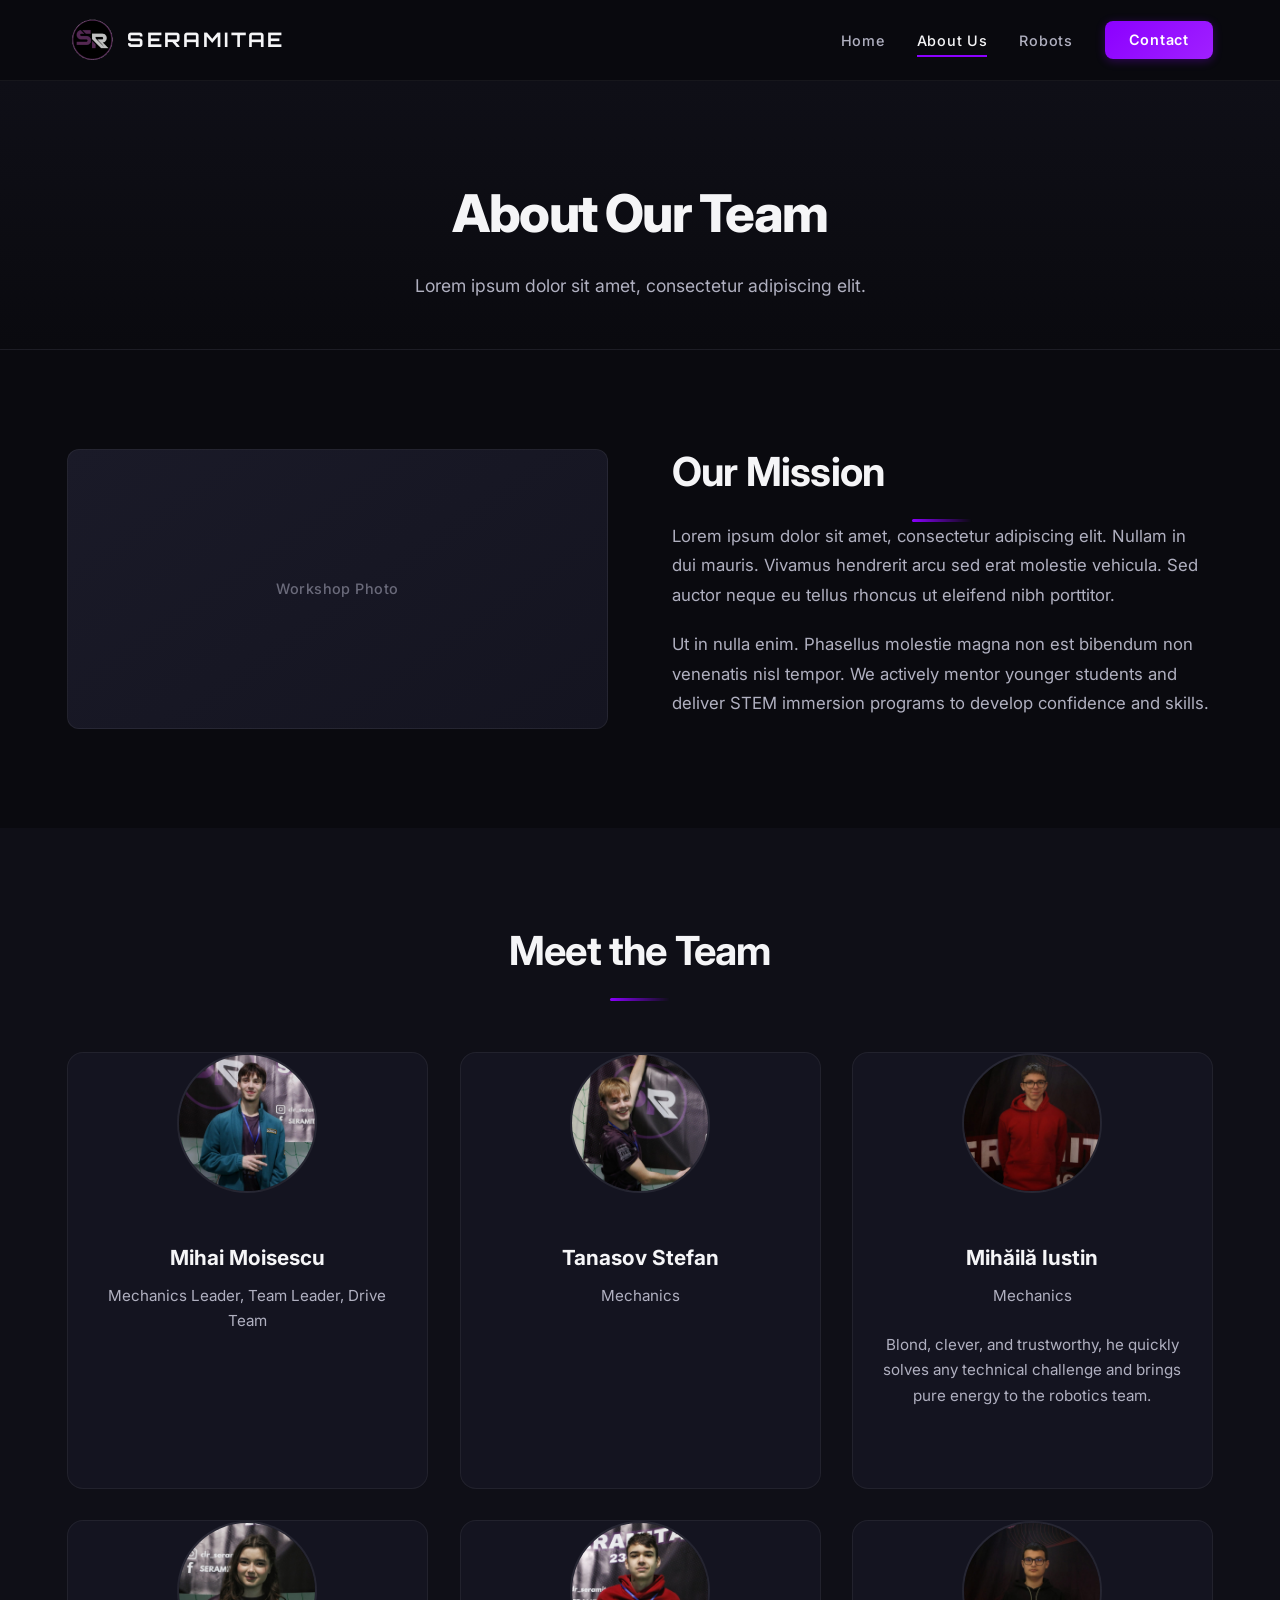
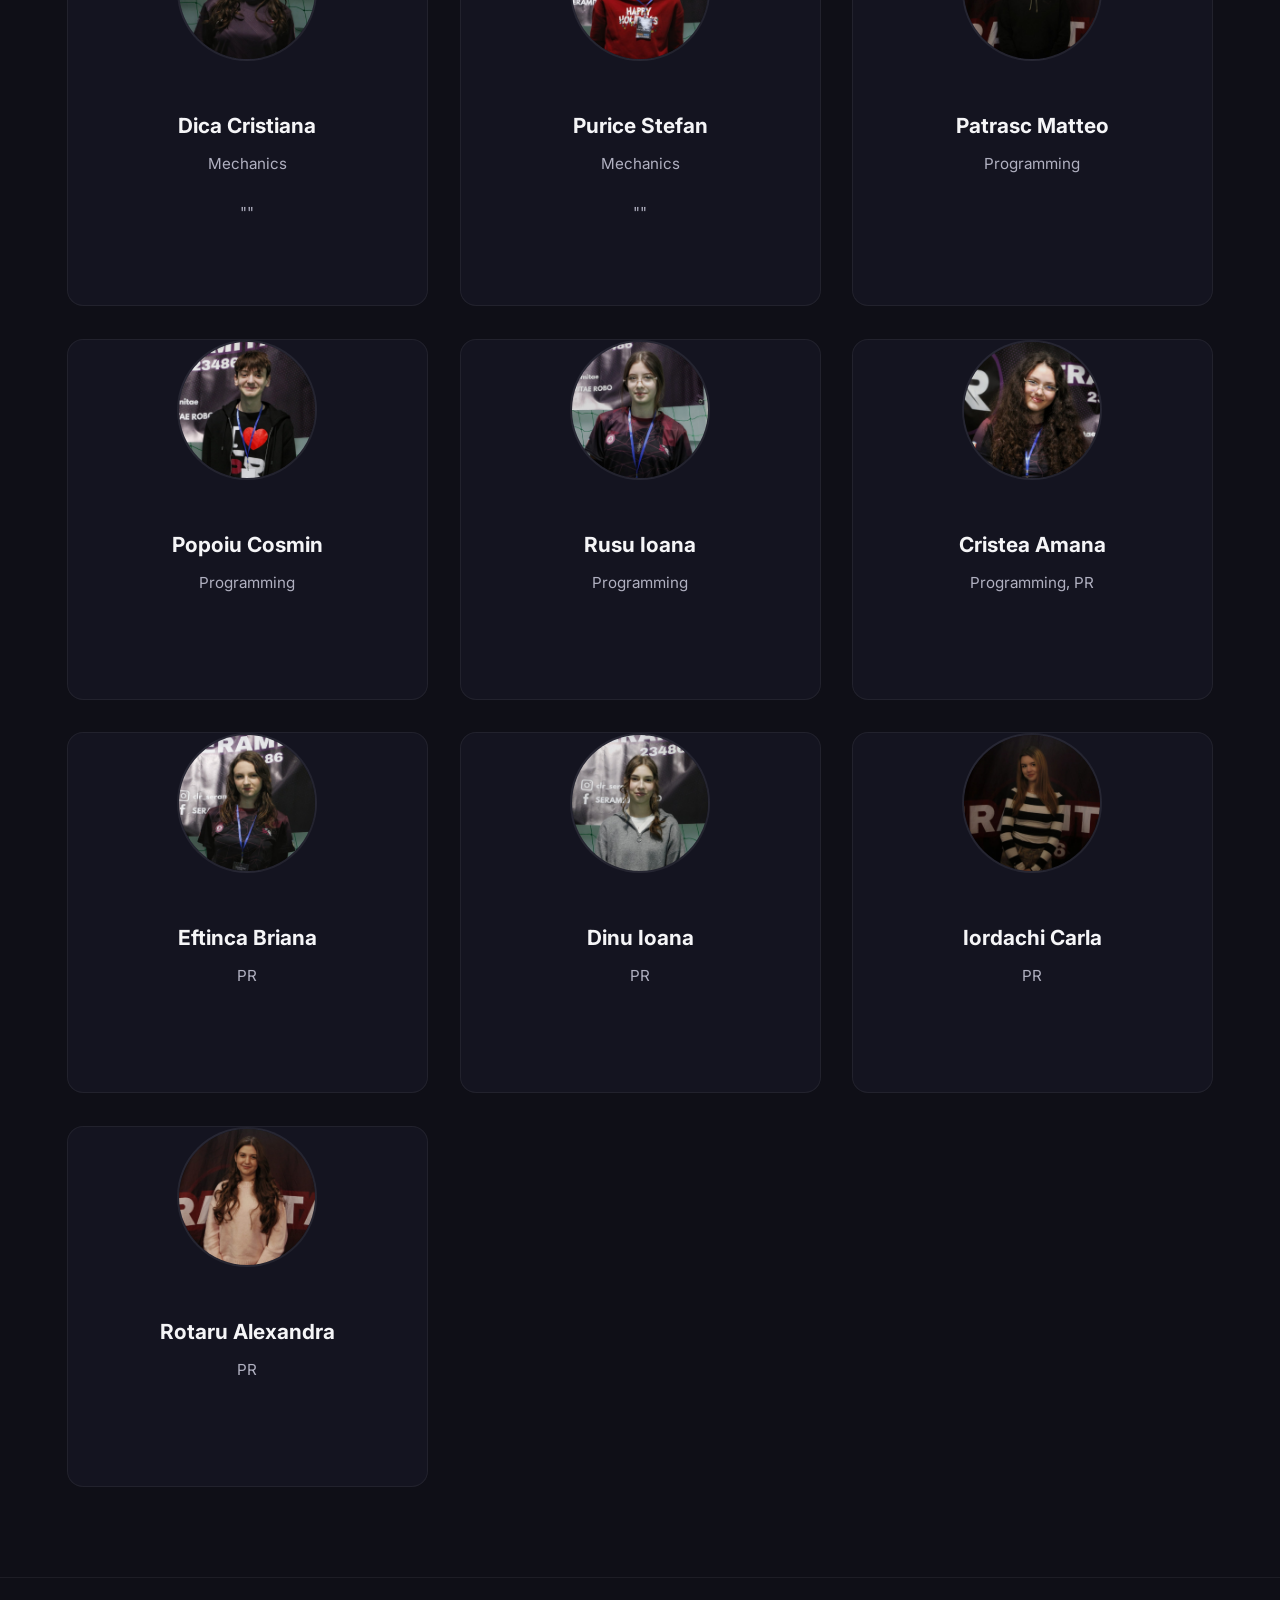
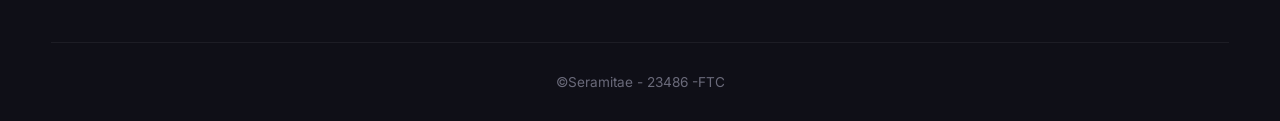
==== commit 046c2aaa: "Merge branch 'main' of https://github.com/SERAMITAE/SiteSeramitae" ====
--- a/about.html
+++ b/about.html
@@ -64,9 +64,9 @@
                 <div class="team-grid">
                     <!-- Team Member 1 -->
                     <div class="card team-card fade-in">
-                        <div class="placeholder-box placeholder-avatar">Photo</div>
+                        <div class="placeholder-box placeholder-avatar"><img src="assets/images/team_photos/mihai_moisescu_cropped.png" alt="Moisescu Mihai"></div>
                         <div class="card-content">
-                            <h3>Moise Petronel</h3>
+                            <h3>Mihai Moisescu</h3>
                             <p class="text-accent">Mechanics Leader, Team Leader, Drive Team</p>
                             <p></p>
                         </div>
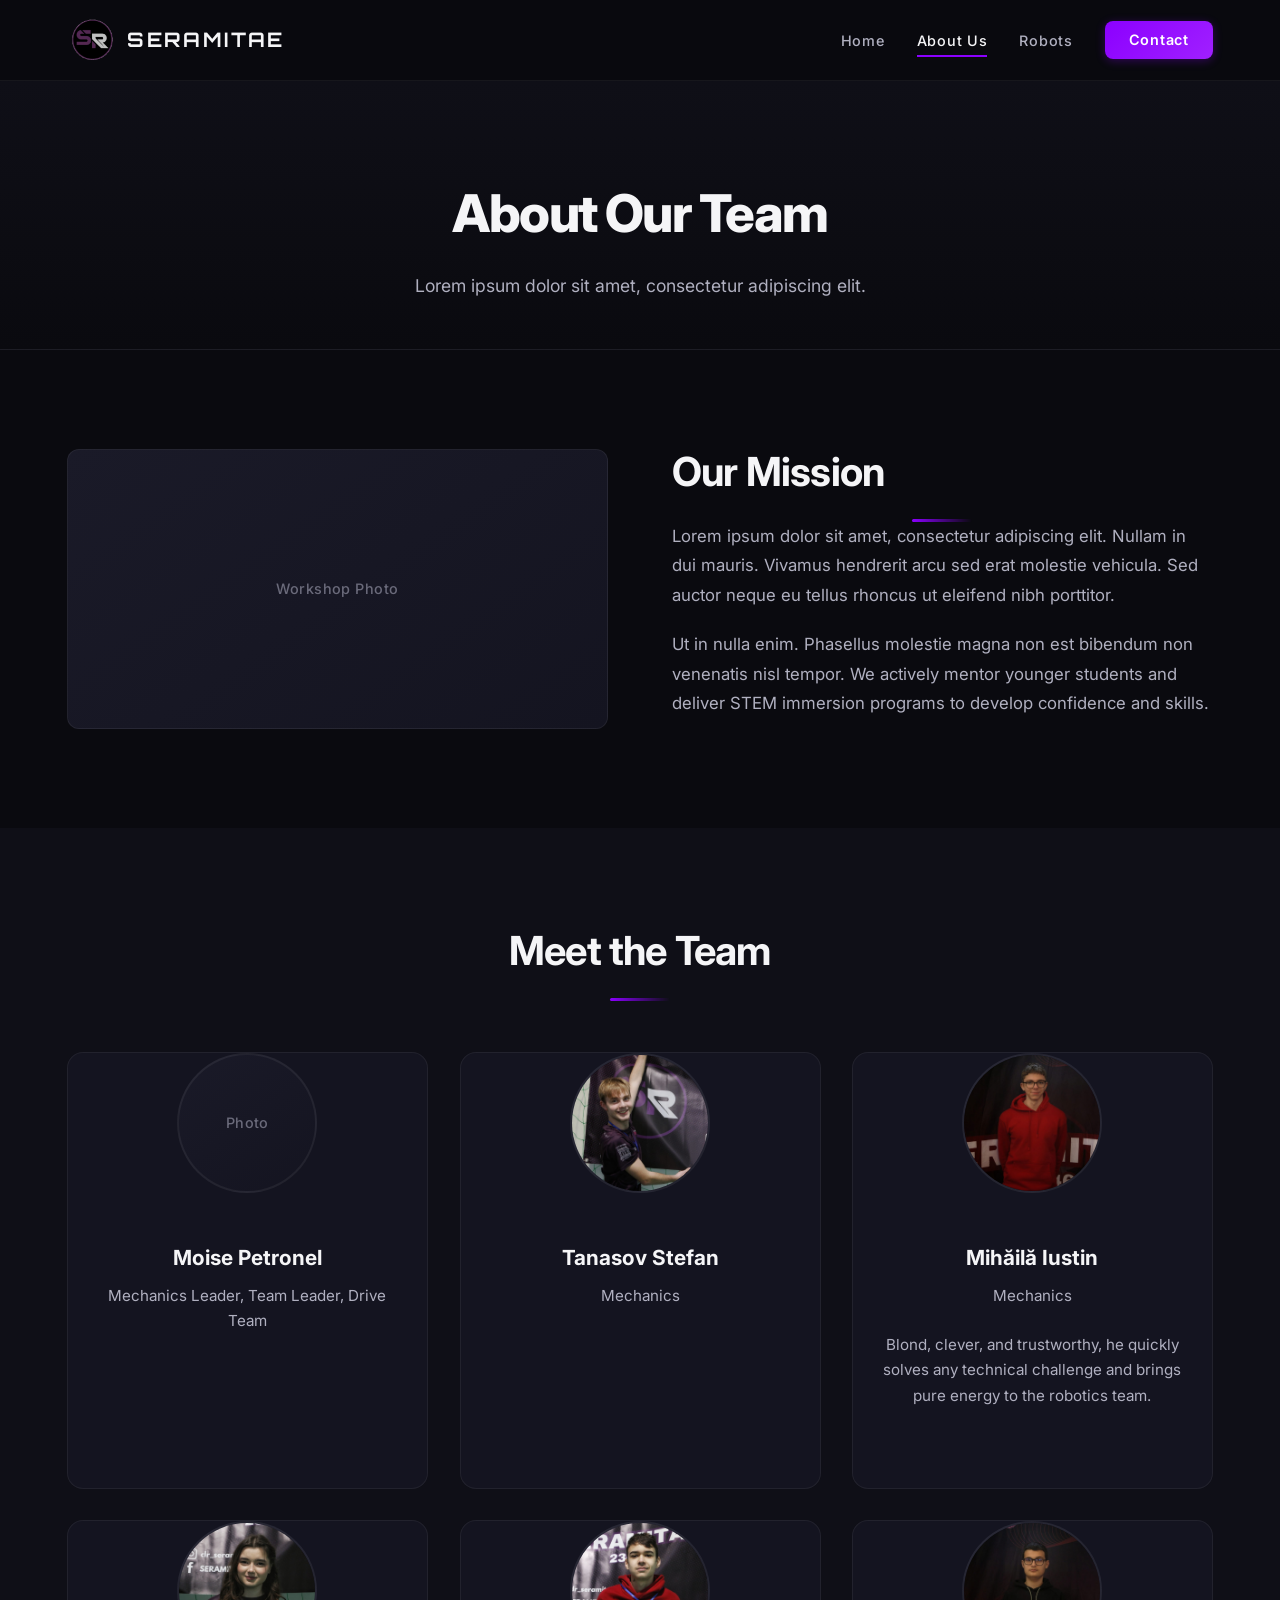
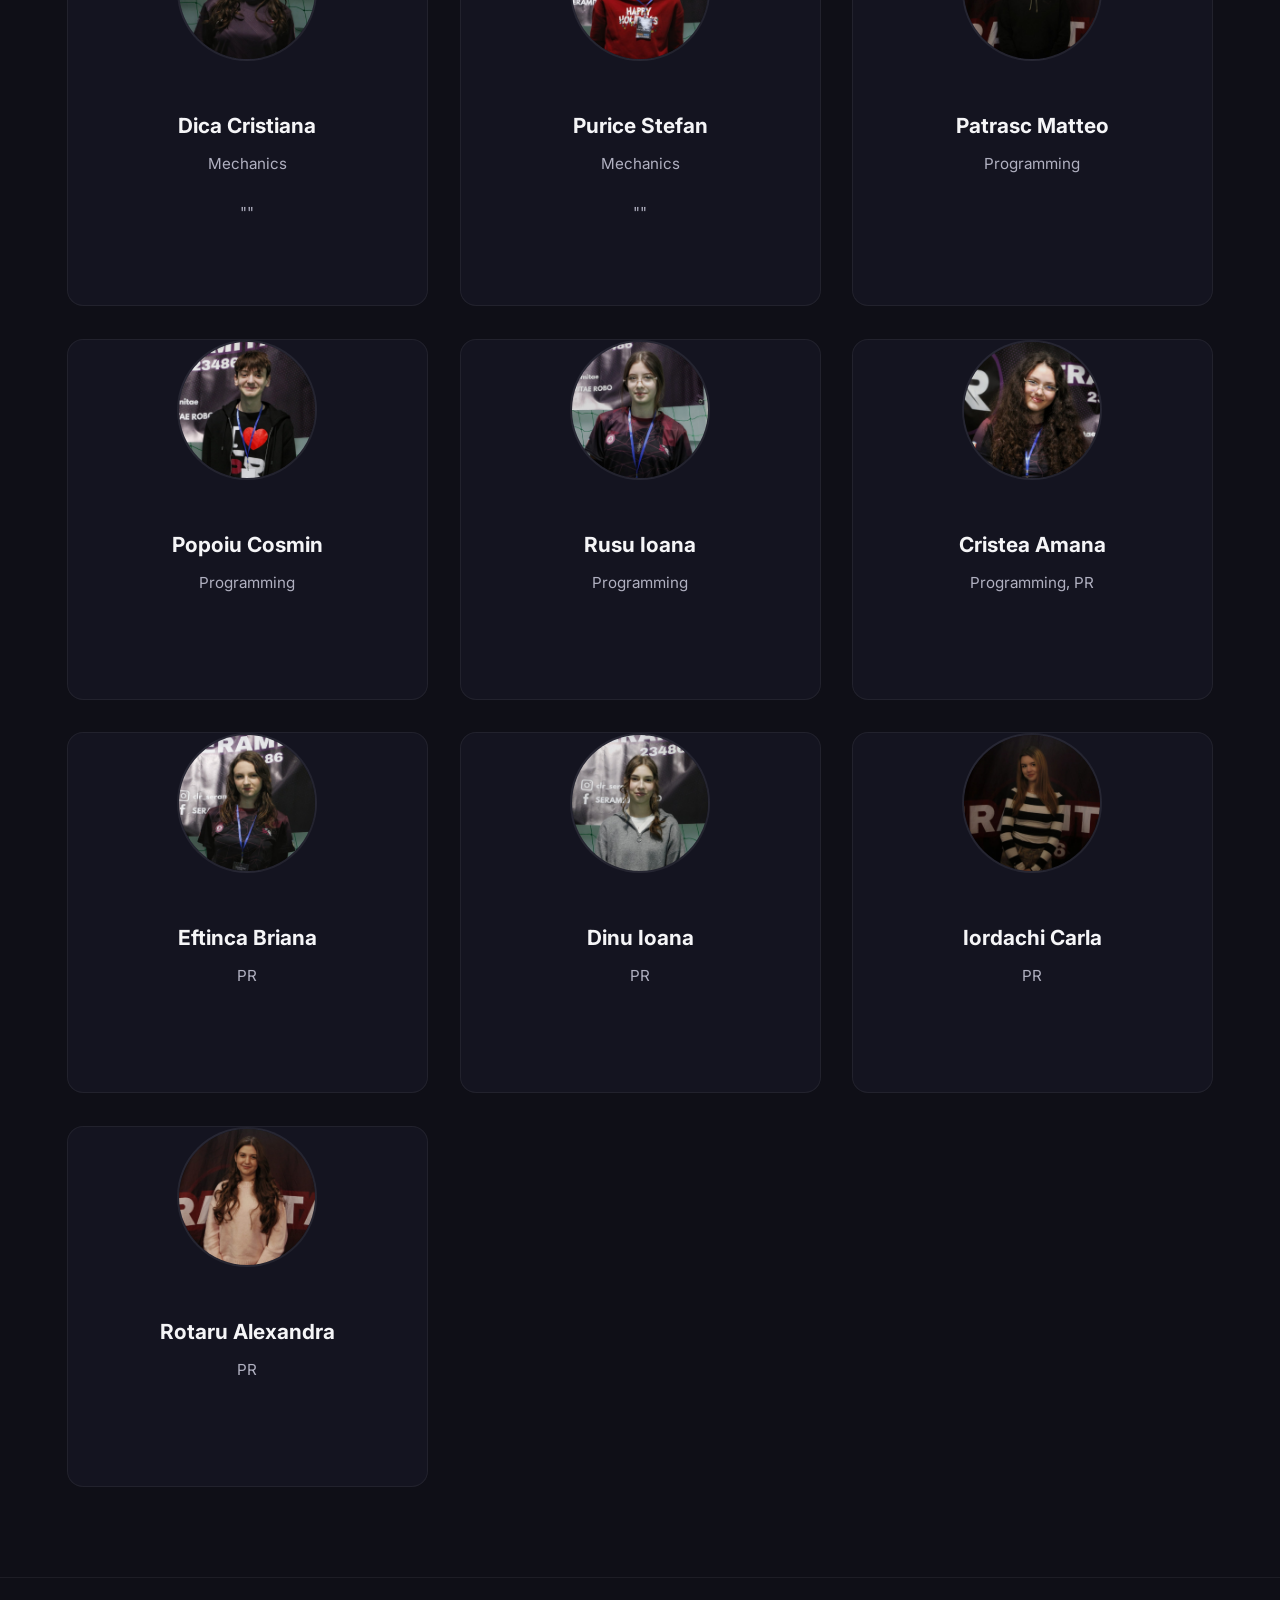
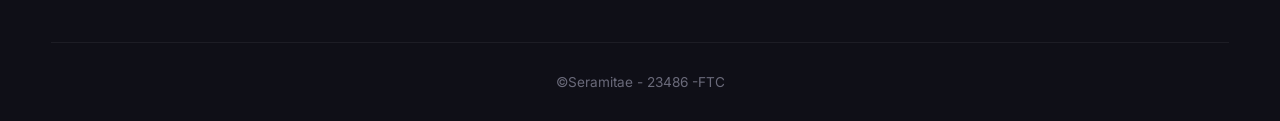
==== commit ad620ac9: "I repaired it again" ====
--- a/about.html
+++ b/about.html
@@ -64,9 +64,9 @@
                 <div class="team-grid">
                     <!-- Team Member 1 -->
                     <div class="card team-card fade-in">
-                        <div class="placeholder-box placeholder-avatar"><img src="assets/images/team_photos/mihai_moisescu_cropped.png" alt="Moisescu Mihai"></div>
+                        <div class="placeholder-box placeholder-avatar">Photo</div>
                         <div class="card-content">
-                            <h3>Mihai Moisescu</h3>
+                            <h3>Moise Petronel</h3>
                             <p class="text-accent">Mechanics Leader, Team Leader, Drive Team</p>
                             <p></p>
                         </div>
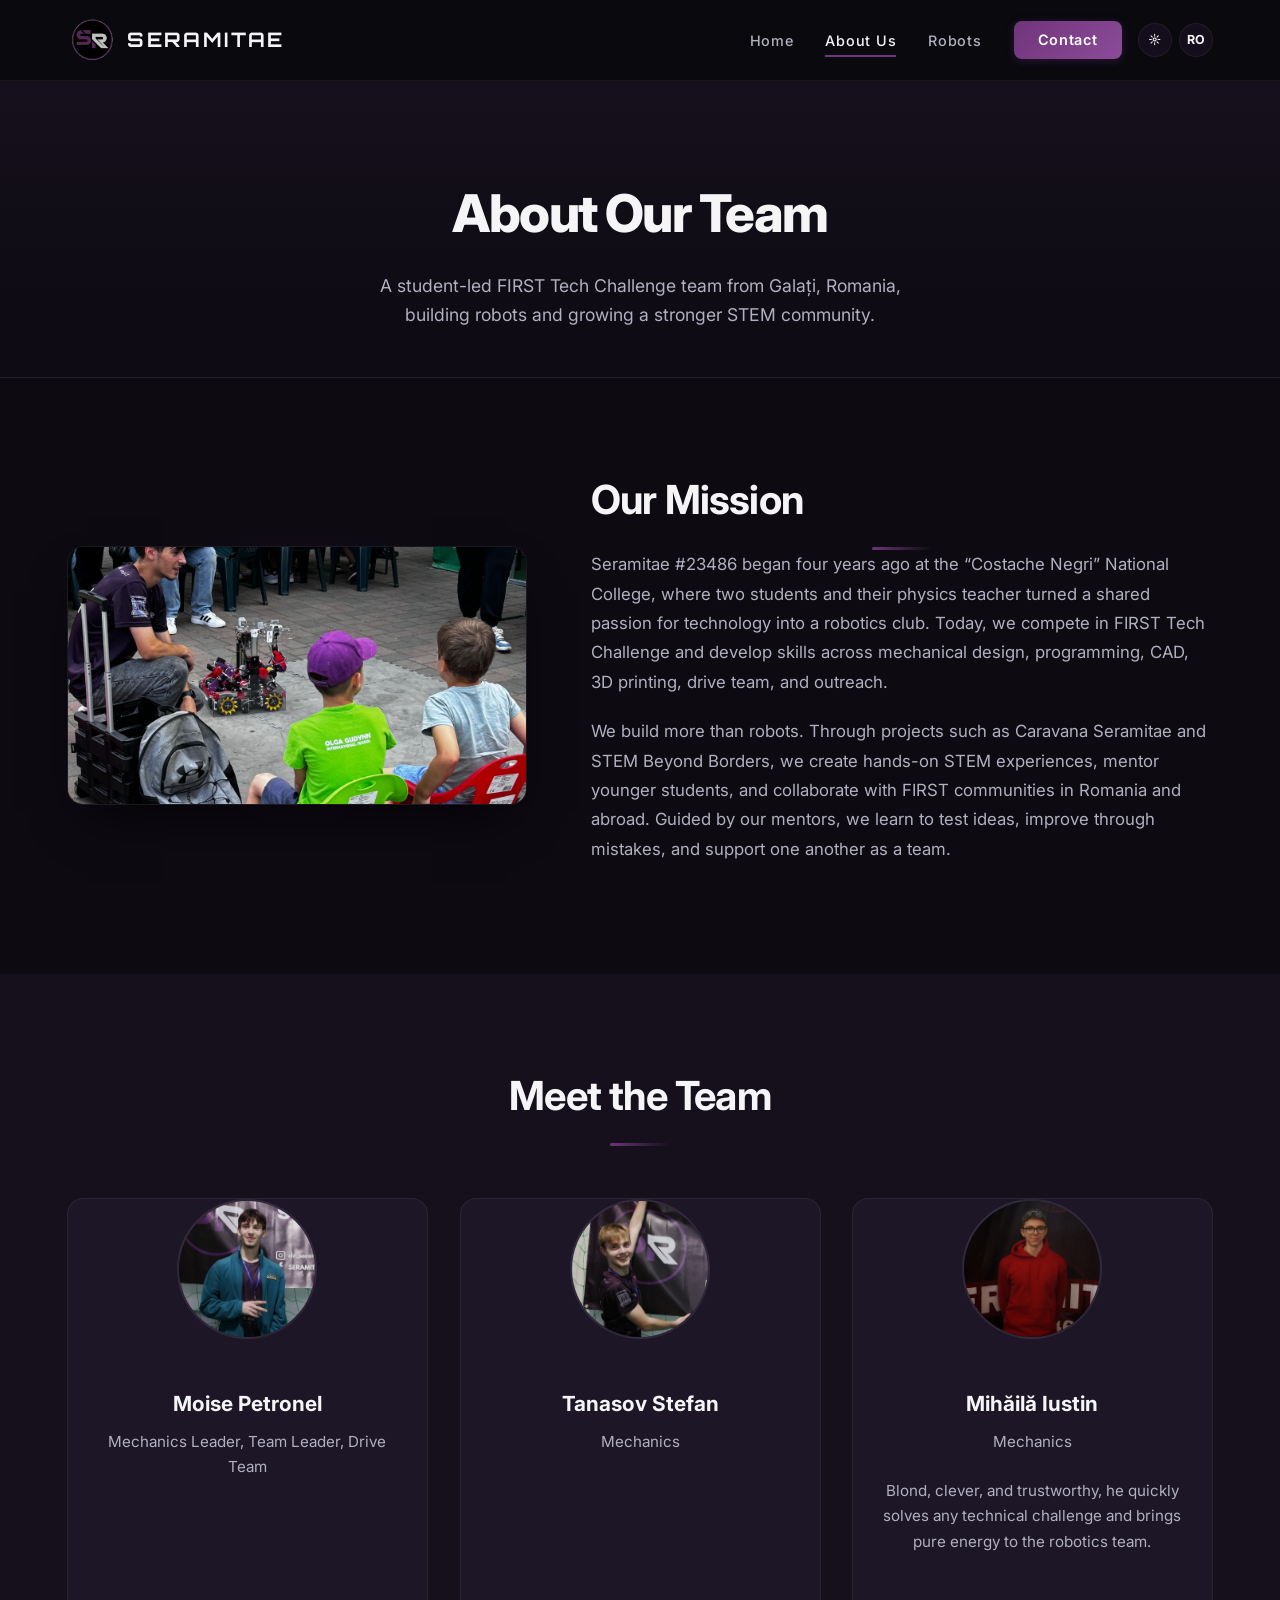
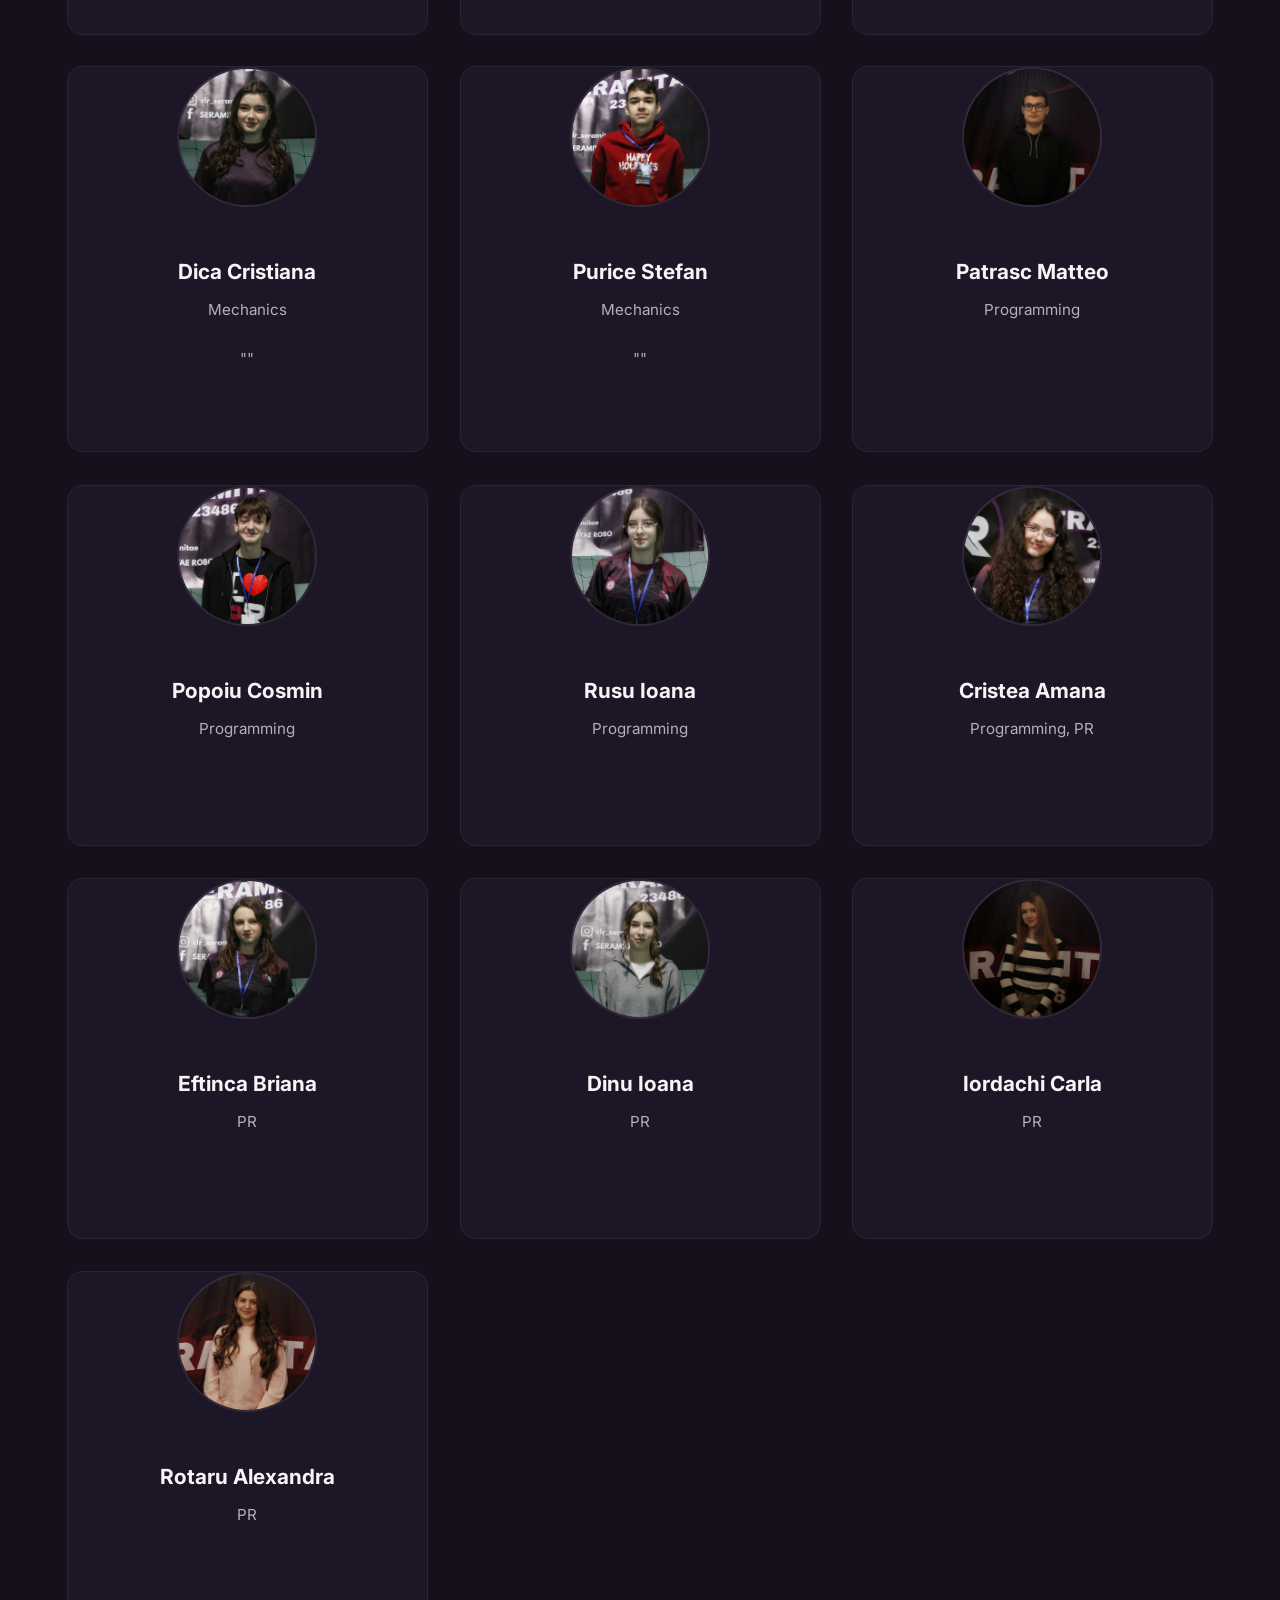
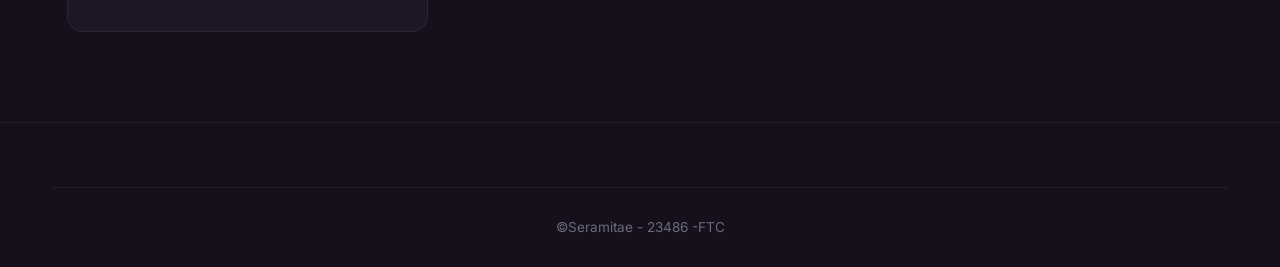
==== commit 7e0ef098: "Am finalizat versiunea 1.0 Am reparat scroll-ul, am schimbat paleta de culori ca sa fie mai usoara p" ====
--- a/about.html
+++ b/about.html
@@ -24,6 +24,10 @@
                     <li><a href="robots.html" class="nav-link">Robots</a></li>
                     <li><a href="contact.html" class="nav-link nav-cta">Contact</a></li>
                 </ul>
+                <div class="site-controls" aria-label="Site preferences">
+                    <button class="control-button theme-toggle" type="button" aria-label="Switch to light mode" title="Light mode">☼</button>
+                    <button class="control-button language-toggle" type="button" aria-label="Switch language to Romanian">RO</button>
+                </div>
                 <button class="mobile-menu-btn" aria-label="Toggle menu">
                     <span></span><span></span><span></span>
                 </button>
@@ -35,7 +39,7 @@
         <section class="page-hero">
             <div class="container">
                 <h1 class="page-title">About Our Team</h1>
-                <p class="page-subtitle">Lorem ipsum dolor sit amet, consectetur adipiscing elit.</p>
+                <p class="page-subtitle">A student-led FIRST Tech Challenge team from Galați, Romania, building robots and growing a stronger STEM community.</p>
             </div>
         </section>
 
@@ -43,13 +47,13 @@
             <div class="container">
                 <div class="about-grid">
                     <div class="about-image fade-in">
-                        <div class="placeholder-box placeholder-image">Workshop Photo</div>
+                        <img class="about-mission-photo" src="assets/images/our-mission-outreach.png" alt="A Seramitae team member demonstrating a robot to children">
                     </div>
                     <div class="about-text fade-in">
                         <h2 class="section-title">Our Mission</h2>
                         <div class="title-underline"></div>
-                        <p>Lorem ipsum dolor sit amet, consectetur adipiscing elit. Nullam in dui mauris. Vivamus hendrerit arcu sed erat molestie vehicula. Sed auctor neque eu tellus rhoncus ut eleifend nibh porttitor.</p>
-                        <p>Ut in nulla enim. Phasellus molestie magna non est bibendum non venenatis nisl tempor. We actively mentor younger students and deliver STEM immersion programs to develop confidence and skills.</p>
+                        <p>Seramitae #23486 began four years ago at the “Costache Negri” National College, where two students and their physics teacher turned a shared passion for technology into a robotics club. Today, we compete in FIRST Tech Challenge and develop skills across mechanical design, programming, CAD, 3D printing, drive team, and outreach.</p>
+                        <p>We build more than robots. Through projects such as Caravana Seramitae and STEM Beyond Borders, we create hands-on STEM experiences, mentor younger students, and collaborate with FIRST communities in Romania and abroad. Guided by our mentors, we learn to test ideas, improve through mistakes, and support one another as a team.</p>
                     </div>
                 </div>
             </div>
@@ -64,7 +68,7 @@
                 <div class="team-grid">
                     <!-- Team Member 1 -->
                     <div class="card team-card fade-in">
-                        <div class="placeholder-box placeholder-avatar">Photo</div>
+                        <div class="placeholder-box placeholder-avatar"><img src="assets/images/team_photos/mihai_moisescu_cropped.png" alt="Tanasov Stefan"></div>
                         <div class="card-content">
                             <h3>Moise Petronel</h3>
                             <p class="text-accent">Mechanics Leader, Team Leader, Drive Team</p>
@@ -191,4 +195,4 @@
     </footer>
     <script src="js/main.js"></script>
 </body>
-</html>+</html>
--- a/css/styles.css
+++ b/css/styles.css
@@ -3,16 +3,16 @@
    ========================================= */
 :root {
     /* Deeper, richer palette with more character */
-    --bg-primary: #0a0a0f;
-    --bg-secondary: #0f0f17;
-    --bg-card: #141420;
-    --bg-tertiary: #1a1a28;
+    --bg-primary: #0d0a12;
+    --bg-secondary: #15101c;
+    --bg-card: #1d1627;
+    --bg-tertiary: #291f34;
     
     /* Warmer purple with depth */
-    --accent: #8b00ff;
-    --accent-hover: #a020ff;
-    --accent-glow: rgba(139, 0, 255, 0.3);
-    --accent-subtle: rgba(139, 0, 255, 0.08);
+    --accent: #6f357b;
+    --accent-hover: #8c4b99;
+    --accent-glow: rgba(111, 53, 123, 0.32);
+    --accent-subtle: rgba(111, 53, 123, 0.12);
     
     /* Natural typography */
     --font-display: 'Orbitron', sans-serif;
@@ -28,8 +28,8 @@
     /* Human-feeling easing */
     --ease-out-expo: cubic-bezier(0.19, 1, 0.22, 1);
     --ease-spring: cubic-bezier(0.34, 1.56, 0.64, 1);
-    --transition-smooth: 0.5s var(--ease-out-expo);
-    --transition-fast: 0.25s var(--ease-out-expo);
+    --transition-smooth: 0.38s var(--ease-out-expo);
+    --transition-fast: 0.18s var(--ease-out-expo);
 }
 
 * {
@@ -63,6 +63,23 @@
     -webkit-font-smoothing: antialiased;
     -moz-osx-font-smoothing: grayscale;
     overflow-x: hidden;
+    transition: background-color var(--transition-smooth), color var(--transition-smooth);
+}
+
+body.light-theme {
+    --bg-primary: #f7f3f8;
+    --bg-secondary: #eee7f0;
+    --bg-card: #ffffff;
+    --bg-tertiary: #ddd0e1;
+    --accent: #693174;
+    --accent-hover: #874290;
+    --accent-glow: rgba(105, 49, 116, 0.18);
+    --accent-subtle: rgba(105, 49, 116, 0.1);
+    --text-primary: #221728;
+    --text-secondary: #57475f;
+    --text-muted: #75677c;
+    --border-subtle: rgba(53, 33, 61, 0.12);
+    --border-hover: rgba(105, 49, 116, 0.42);
 }
 
 a { 
@@ -232,6 +249,10 @@
     transition: var(--transition-smooth);
 }
 
+body.light-theme .header {
+    background: rgba(247, 243, 248, 0.93);
+}
+
 .header-container {
     display: flex;
     justify-content: space-between;
@@ -263,6 +284,39 @@
     display: flex;
     gap: 2rem;
     align-items: center;
+}
+
+.nav {
+    display: flex;
+    align-items: center;
+    gap: 1rem;
+}
+
+.site-controls {
+    display: inline-flex;
+    align-items: center;
+    gap: 0.45rem;
+}
+
+.control-button {
+    width: 34px;
+    height: 34px;
+    display: inline-grid;
+    place-items: center;
+    border: 1px solid var(--border-subtle);
+    border-radius: 50%;
+    background: var(--accent-subtle);
+    color: var(--text-primary);
+    font: 700 0.78rem/1 var(--font-main);
+    cursor: pointer;
+    transition: transform var(--transition-fast), background-color var(--transition-fast), border-color var(--transition-fast);
+}
+
+.control-button:hover {
+    transform: translateY(-1px);
+    background: var(--accent);
+    border-color: var(--accent);
+    color: #fff;
 }
 
 .nav-link {
@@ -364,6 +418,8 @@
     .mobile-menu-btn { 
         display: flex; 
     }
+
+    .nav { gap: 0.65rem; }
 }
 
 /* =========================================
@@ -467,7 +523,7 @@
    ========================================= */
 .about-grid {
     display: grid;
-    grid-template-columns: 1fr 1fr;
+    grid-template-columns: 0.85fr 1.15fr;
     gap: clamp(2rem, 5vw, 4rem);
     align-items: center;
 }
@@ -481,11 +537,46 @@
     box-shadow: 0 25px 50px -20px rgba(0, 0, 0, 0.8);
 }
 
+.about-mission-photo {
+    width: 100%;
+    aspect-ratio: 16 / 9;
+    object-fit: cover;
+    border-radius: 16px;
+    border: 1px solid var(--border-subtle);
+    box-shadow: 0 25px 50px -20px rgba(0, 0, 0, 0.8);
+}
+
+.contact-map {
+    height: 220px;
+    margin-top: 1rem;
+    overflow: hidden;
+    border: 1px solid var(--border-subtle);
+    border-radius: 12px;
+}
+
+.contact-map iframe {
+    width: 100%;
+    height: 100%;
+    border: 0;
+    display: block;
+}
+
 .about-team-art {
+    width: 112%;
+    height: auto;
+    max-width: none;
+    margin-left: -6%;
     aspect-ratio: auto;
     border: 0;
     border-radius: 0;
     box-shadow: none;
+    object-fit: contain;
+    filter: drop-shadow(0 20px 22px rgba(0, 0, 0, 0.45));
+}
+
+.about-image {
+    padding: clamp(0.5rem, 2vw, 1.5rem) 0;
+    background: radial-gradient(ellipse at center, rgba(139, 0, 255, 0.15), transparent 68%);
 }
 
 .about-text p {
@@ -839,11 +930,10 @@
    ========================================= */
 .fade-in {
     opacity: 0;
-    transform: translateY(30px);
+    transform: translateY(20px);
     transition: 
-        opacity 0.8s var(--ease-out-expo), 
-        transform 0.8s var(--ease-out-expo);
-    will-change: opacity, transform; 
+        opacity 0.65s var(--ease-out-expo), 
+        transform 0.65s var(--ease-out-expo);
 }
 
 .fade-in.visible {
@@ -859,6 +949,11 @@
         grid-template-columns: 1fr;
         gap: 2.5rem;
     }
+
+    .about-team-art {
+        width: 100%;
+        margin-left: 0;
+    }
     .hero { text-align: center; }
     .hero-subtitle { 
         margin-left: auto; 
@@ -921,4 +1016,4 @@
     .news-grid, .team-grid, .robots-grid {
         grid-template-columns: 1fr;
     }
-}+}
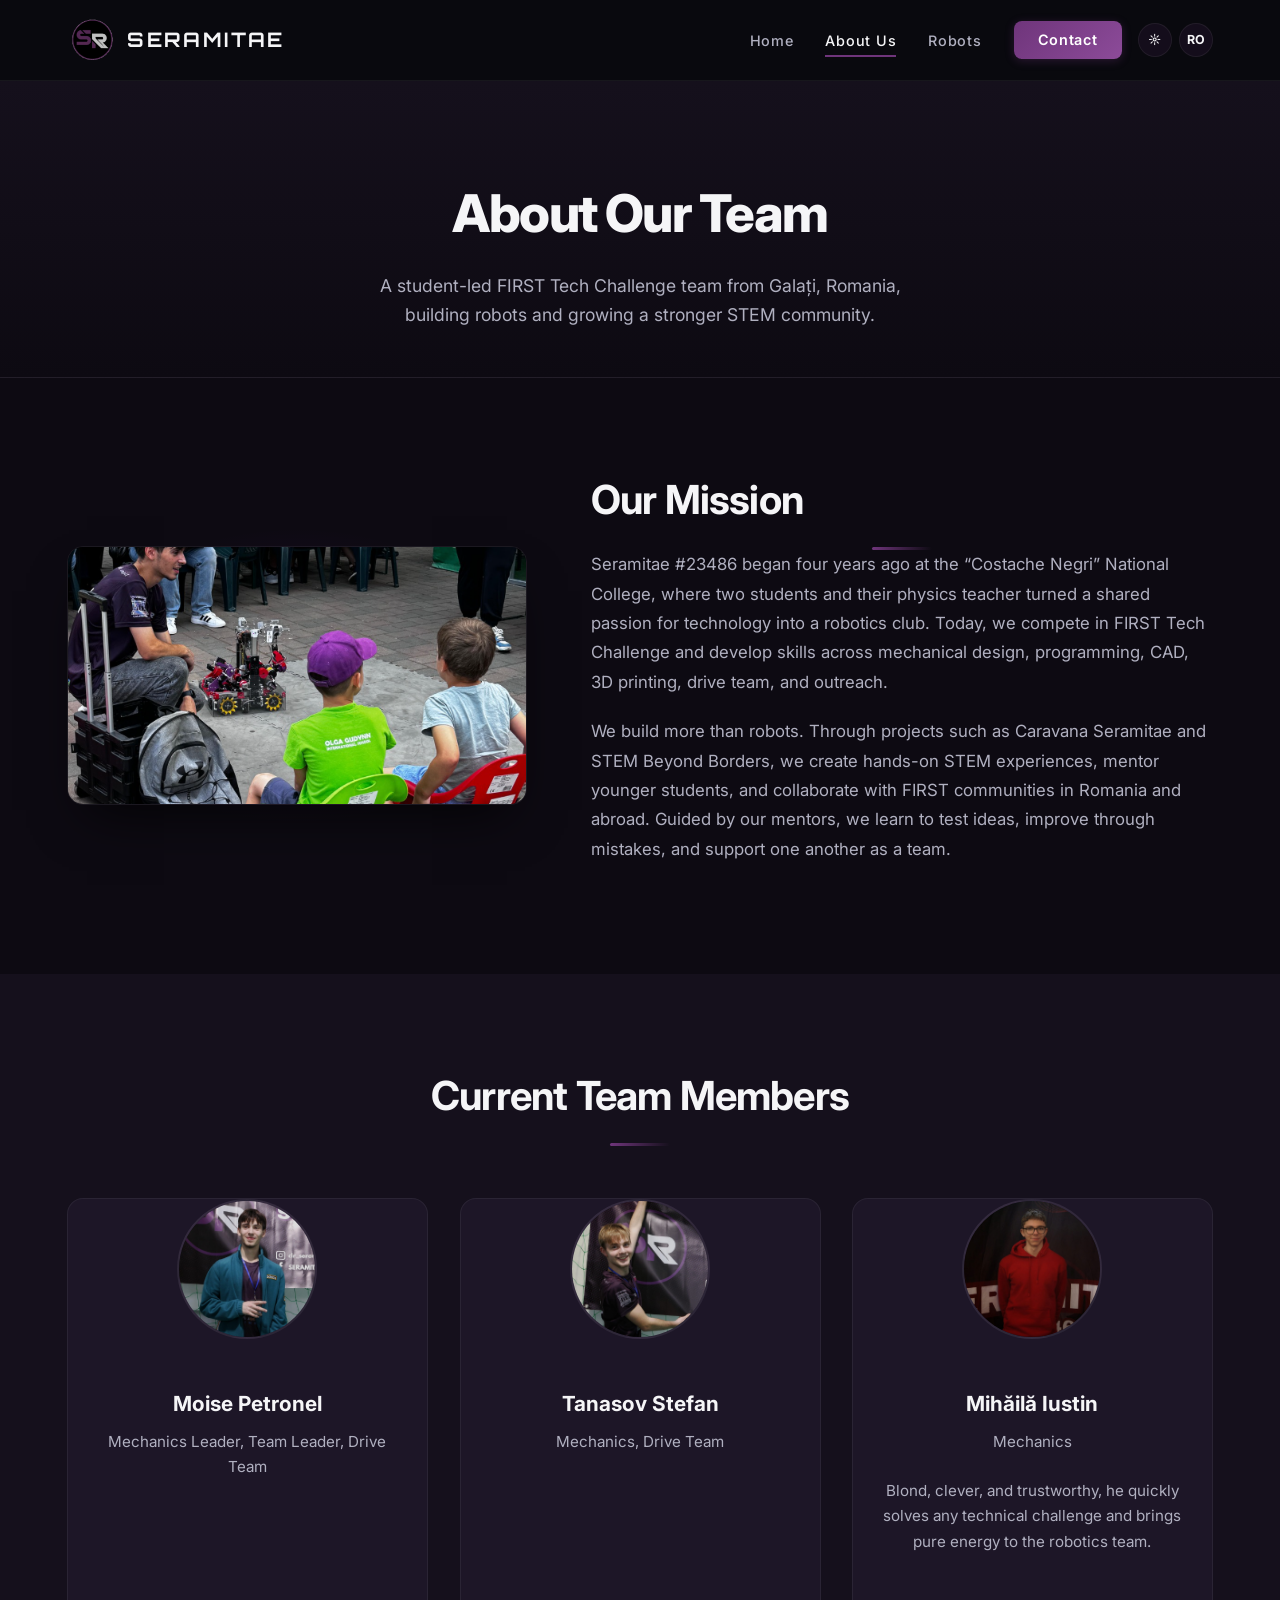
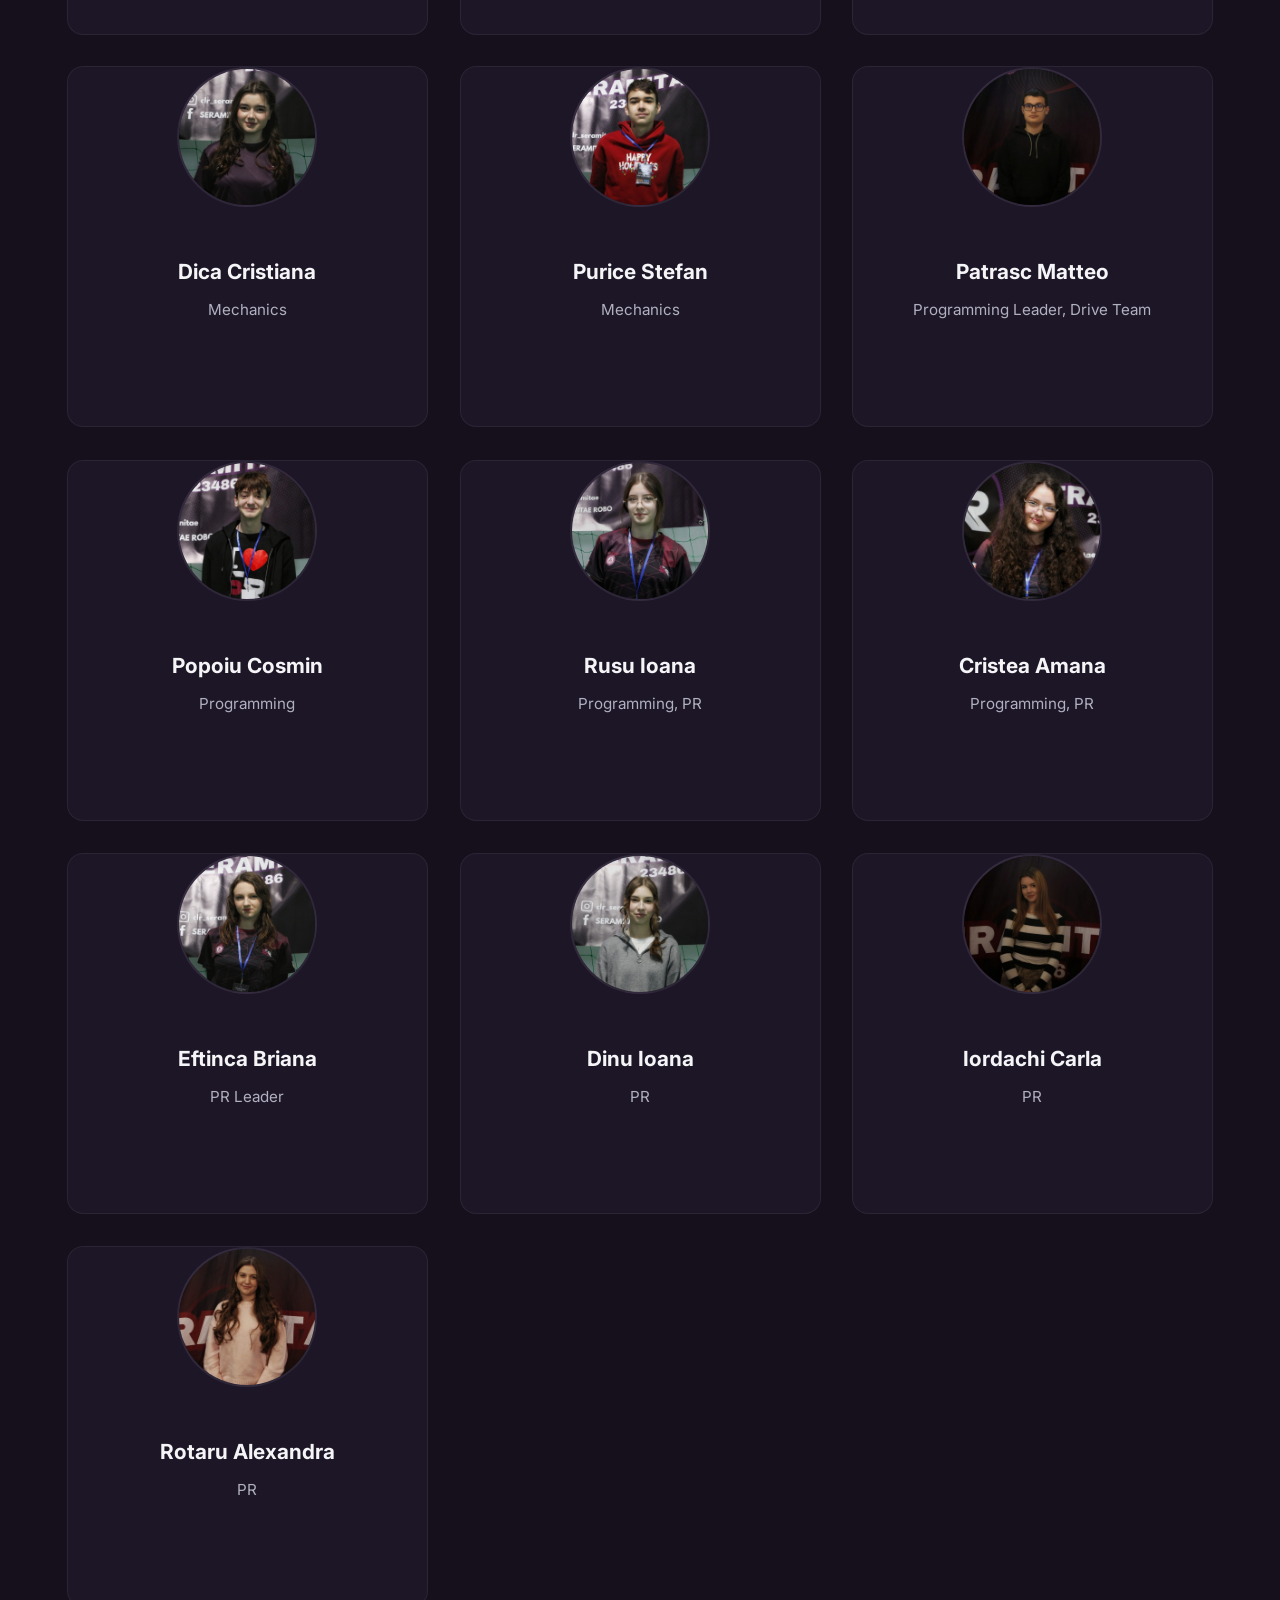
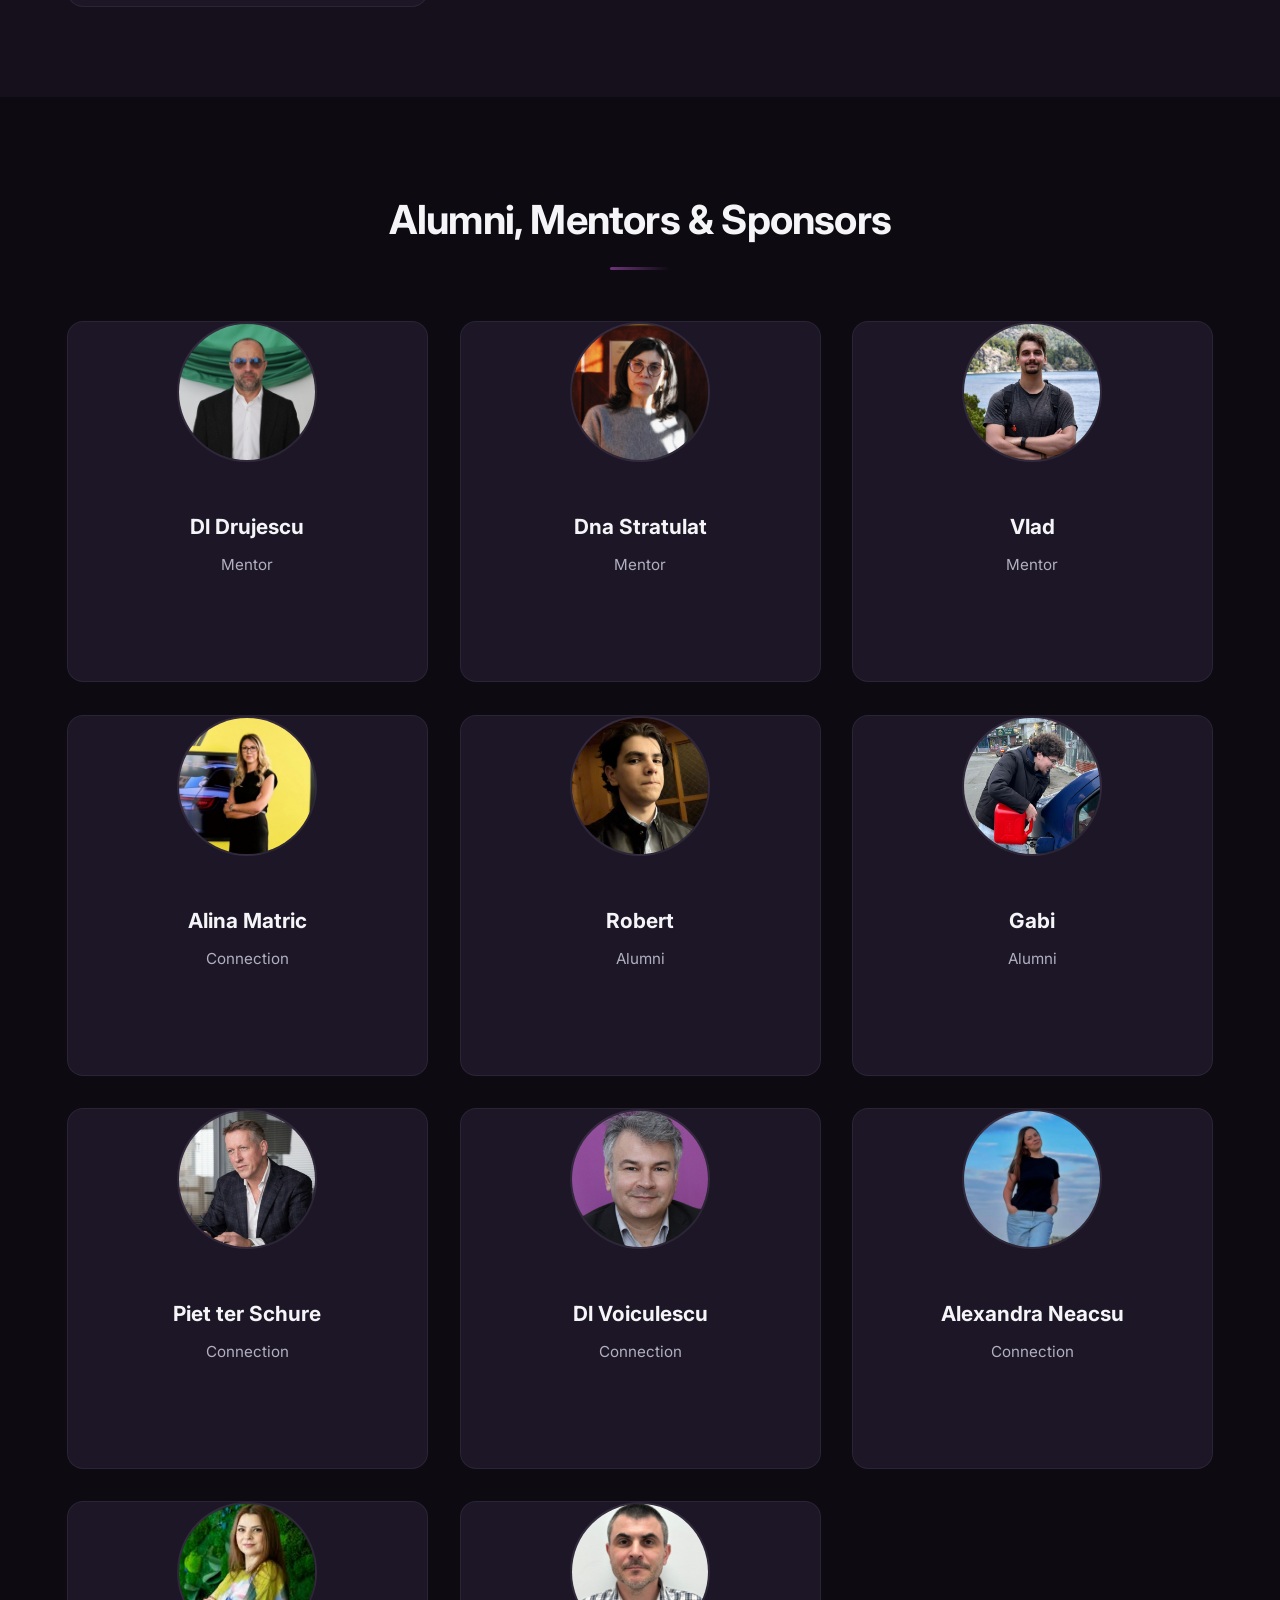
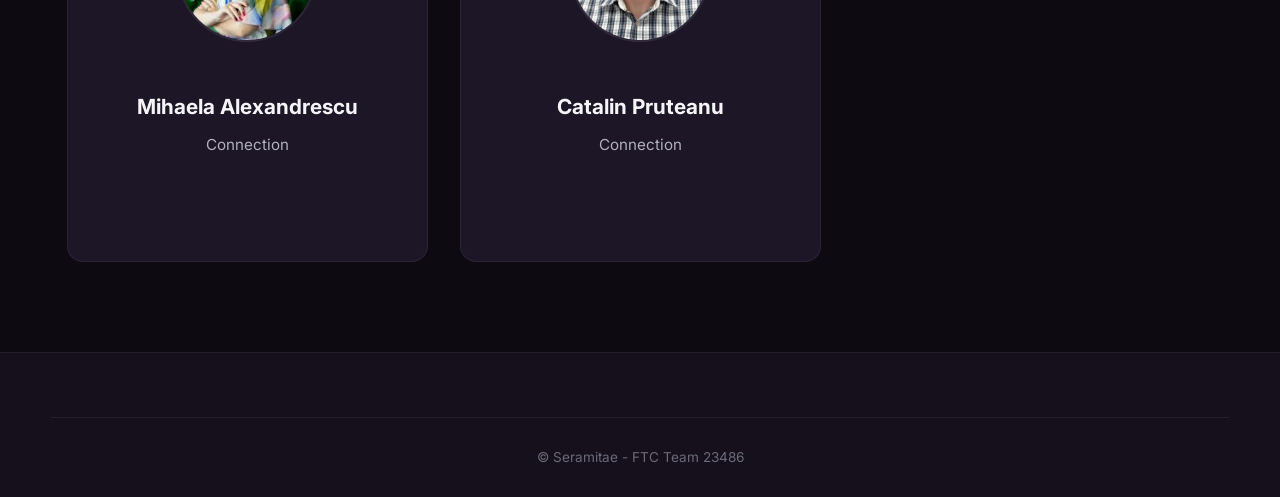
==== commit 591deb87: "v1.1 - am adaugat alumni, mentori, conexiuni + reparat textul footer" ====
--- a/about.html
+++ b/about.html
@@ -4,7 +4,7 @@
     <meta charset="UTF-8">
     <meta name="viewport" content="width=device-width, initial-scale=1.0">
     <title>Robotics Team | About Us</title>
-        <link rel="preconnect" href="https://fonts.googleapis.com">
+    <link rel="preconnect" href="https://fonts.googleapis.com">
     <link rel="preconnect" href="https://fonts.gstatic.com" crossorigin>
     <link href="https://fonts.googleapis.com/css2?family=Inter:wght@300;400;500;600;700;800&family=Orbitron:wght@600;700;800&display=swap" rel="stylesheet">
 
@@ -59,16 +59,17 @@
             </div>
         </section>
 
+        <!-- CURRENT TEAM MEMBERS -->
         <section class="section bg-secondary">
             <div class="container">
                 <div class="section-header fade-in">
-                    <h2 class="section-title">Meet the Team</h2>
+                    <h2 class="section-title">Current Team Members</h2>
                     <div class="title-underline"></div>
                 </div>
                 <div class="team-grid">
                     <!-- Team Member 1 -->
                     <div class="card team-card fade-in">
-                        <div class="placeholder-box placeholder-avatar"><img src="assets/images/team_photos/mihai_moisescu_cropped.png" alt="Tanasov Stefan"></div>
+                        <div class="placeholder-box placeholder-avatar"><img src="assets/images/team_photos/mihai_moisescu_cropped.png" alt="Moise Petronel"></div>
                         <div class="card-content">
                             <h3>Moise Petronel</h3>
                             <p class="text-accent">Mechanics Leader, Team Leader, Drive Team</p>
@@ -80,7 +81,7 @@
                         <div class="placeholder-box placeholder-avatar"><img src="assets/images/team_photos/stefan_tanasov_cropped.png" alt="Tanasov Stefan"></div>
                         <div class="card-content">
                             <h3>Tanasov Stefan</h3>
-                            <p class="text-accent">Mechanics</p>
+                            <p class="text-accent">Mechanics, Drive Team</p>
                             <p></p>
                         </div>
                     </div>
@@ -99,7 +100,7 @@
                         <div class="card-content">
                             <h3>Dica Cristiana</h3>
                             <p class="text-accent">Mechanics</p>
-                            <p>""</p>
+                            <p></p>
                         </div>
                     </div>
                     <!-- Team Member 5 -->
@@ -108,7 +109,7 @@
                         <div class="card-content">
                             <h3>Purice Stefan</h3>
                             <p class="text-accent">Mechanics</p>
-                            <p>""</p>
+                            <p></p>
                         </div>
                     </div>
                     <!-- Team Member 6 -->
@@ -116,7 +117,7 @@
                         <div class="placeholder-box placeholder-avatar"><img src="assets/images/team_photos/matteo_patrasc_cropped.png" alt="Patrasc Matteo"></div>
                         <div class="card-content">
                             <h3>Patrasc Matteo</h3>
-                            <p class="text-accent">Programming</p>
+                            <p class="text-accent">Programming Leader, Drive Team</p>
                             <p></p>
                         </div>
                     </div>
@@ -134,7 +135,7 @@
                         <div class="placeholder-box placeholder-avatar"><img src="assets/images/team_photos/ioana_rusu_cropped.png" alt="Rusu Ioana"></div>
                         <div class="card-content">
                             <h3>Rusu Ioana</h3>
-                            <p class="text-accent">Programming</p>
+                            <p class="text-accent">Programming, PR</p>
                             <p></p>
                         </div>
                     </div>
@@ -152,7 +153,7 @@
                         <div class="placeholder-box placeholder-avatar"><img src="assets/images/team_photos/briana_eftinca_cropped.png" alt="Eftinca Briana"></div>
                         <div class="card-content">
                             <h3>Eftinca Briana</h3>
-                            <p class="text-accent">PR</p>
+                            <p class="text-accent">PR Leader</p>
                             <p></p>
                         </div>
                     </div>
@@ -186,13 +187,113 @@
                 </div>
             </div>
         </section>
+
+        <!-- CATEGORY 2: ALUMNI, MENTORS & SPONSORS -->
+        <section class="section">
+            <div class="container">
+                <div class="section-header fade-in">
+                    <h2 class="section-title">Alumni, Mentors & Sponsors</h2>
+                    <div class="title-underline"></div>
+                </div>
+                <div class="team-grid">
+                    <div class="card team-card fade-in">
+                        <div class="placeholder-box placeholder-avatar"><img src="assets/images/mentors_alumni_connections/dl_drujescu_cropped.png" alt="Dl Drujescu"></div>
+                        <div class="card-content">
+                            <h3>Dl Drujescu</h3>
+                            <p class="text-accent">Mentor</p>
+                            <p></p>
+                        </div>
+                    </div>
+                    <div class="card team-card fade-in">
+                        <div class="placeholder-box placeholder-avatar"><img src="assets/images/mentors_alumni_connections/dna_stratulat_cropped.png" alt="Dna Stratulat"></div>
+                        <div class="card-content">
+                            <h3>Dna Stratulat</h3>
+                            <p class="text-accent">Mentor</p>
+                            <p></p>
+                        </div>
+                    </div>
+                    <div class="card team-card fade-in">
+                        <div class="placeholder-box placeholder-avatar"><img src="assets/images/mentors_alumni_connections/vlad_cropped.png" alt="Vlad"></div>
+                        <div class="card-content">
+                            <h3>Vlad</h3>
+                            <p class="text-accent">Mentor</p>
+                            <p></p>
+                        </div>
+                    </div>
+                    <div class="card team-card fade-in">
+                        <div class="placeholder-box placeholder-avatar"><img src="assets/images/mentors_alumni_connections/alina_matric_cropped.png" alt="Alina Matric"></div>
+                        <div class="card-content">
+                            <h3>Alina Matric</h3>
+                            <p class="text-accent">Connection</p>
+                            <p></p>
+                        </div>
+                    </div>
+                    <div class="card team-card fade-in">
+                        <div class="placeholder-box placeholder-avatar"><img src="assets/images/mentors_alumni_connections/robert_cropped.png" alt="Robert"></div>
+                        <div class="card-content">
+                            <h3>Robert</h3>
+                            <p class="text-accent">Alumni</p>
+                            <p></p>
+                        </div>
+                    </div>
+                    <div class="card team-card fade-in">
+                        <div class="placeholder-box placeholder-avatar"><img src="assets/images/mentors_alumni_connections/gabi_cropped.png" alt="Gabi"></div>
+                        <div class="card-content">
+                            <h3>Gabi</h3>
+                            <p class="text-accent">Alumni</p>
+                            <p></p>
+                        </div>
+                    </div>
+                    <div class="card team-card fade-in">
+                        <div class="placeholder-box placeholder-avatar"><img src="assets/images/mentors_alumni_connections/piet_ter_schure_cropped.png" alt="Piet ter Schure"></div>
+                        <div class="card-content">
+                            <h3>Piet ter Schure</h3>
+                            <p class="text-accent">Connection</p>
+                            <p></p>
+                        </div>
+                    </div>
+                    <div class="card team-card fade-in">
+                        <div class="placeholder-box placeholder-avatar"><img src="assets/images/mentors_alumni_connections/dl_voiculescu_cropped.png" alt="Dl Voiculescu"></div>
+                        <div class="card-content">
+                            <h3>Dl Voiculescu</h3>
+                            <p class="text-accent">Connection</p>
+                            <p></p>
+                        </div>
+                    </div>
+                    <div class="card team-card fade-in">
+                        <div class="placeholder-box placeholder-avatar"><img src="assets/images/mentors_alumni_connections/alexandra_neacsu_cropped.png" alt="Alexandra Neacsu"></div>
+                        <div class="card-content">
+                            <h3>Alexandra Neacsu</h3>
+                            <p class="text-accent">Connection</p>
+                            <p></p>
+                        </div>
+                    </div>
+                    <div class="card team-card fade-in">
+                        <div class="placeholder-box placeholder-avatar"><img src="assets/images/mentors_alumni_connections/mihaela_alexandrescu_cropped.png" alt="Mihaela Alexandrescu"></div>
+                        <div class="card-content">
+                            <h3>Mihaela Alexandrescu</h3>
+                            <p class="text-accent">Connection</p>
+                            <p></p>
+                        </div>
+                    </div>
+                    <div class="card team-card fade-in">
+                        <div class="placeholder-box placeholder-avatar"><img src="assets/images/mentors_alumni_connections/catalin_pruteanu.png" alt="Catalin Pruteanu"></div>
+                        <div class="card-content">
+                            <h3>Catalin Pruteanu</h3>
+                            <p class="text-accent">Connection</p>
+                            <p></p>
+                        </div>
+                    </div>
+                </div>
+            </div>
+        </section>
     </main>
 
     <footer class="footer">
         <div class="container footer-bottom">
-            <p>&copy;Seramitae - 23486 -FTC</p>
+            <p>&copy; Seramitae - FTC Team 23486</p>
         </div>
     </footer>
     <script src="js/main.js"></script>
 </body>
-</html>
+</html>
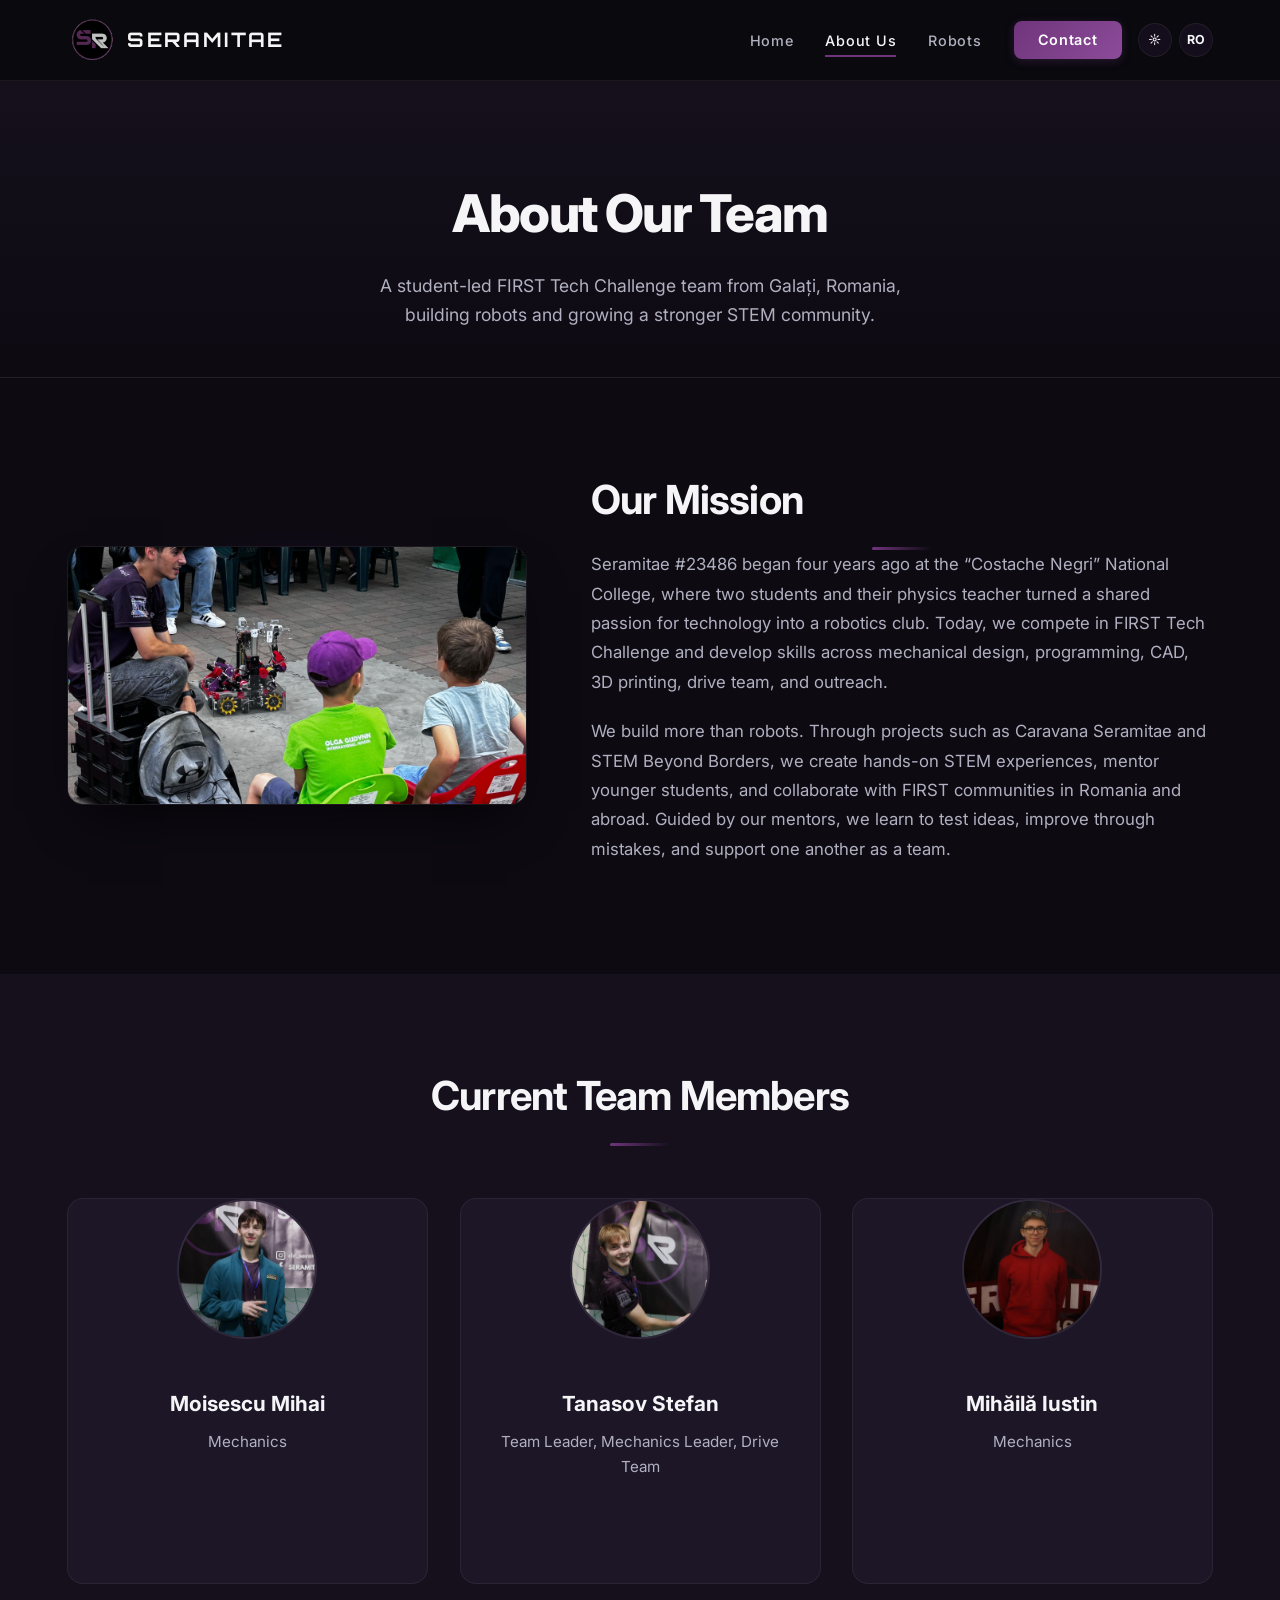
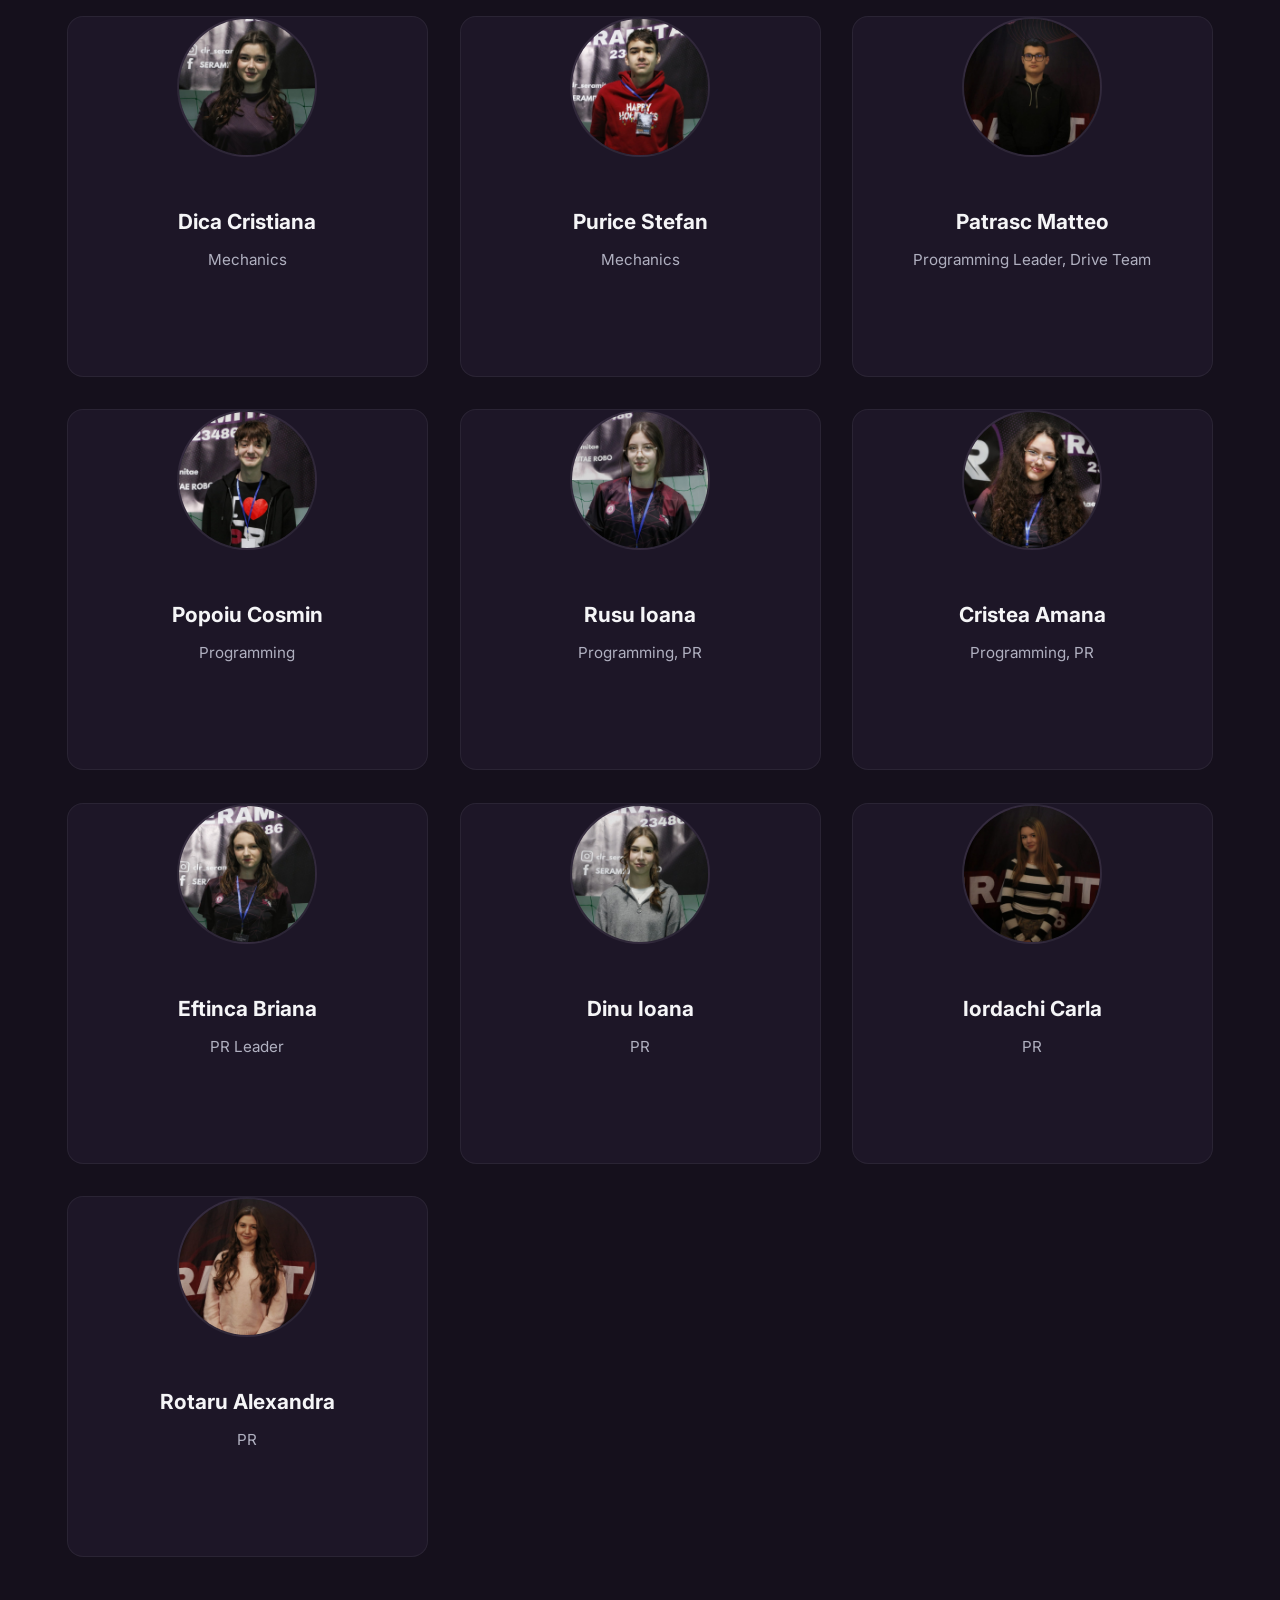
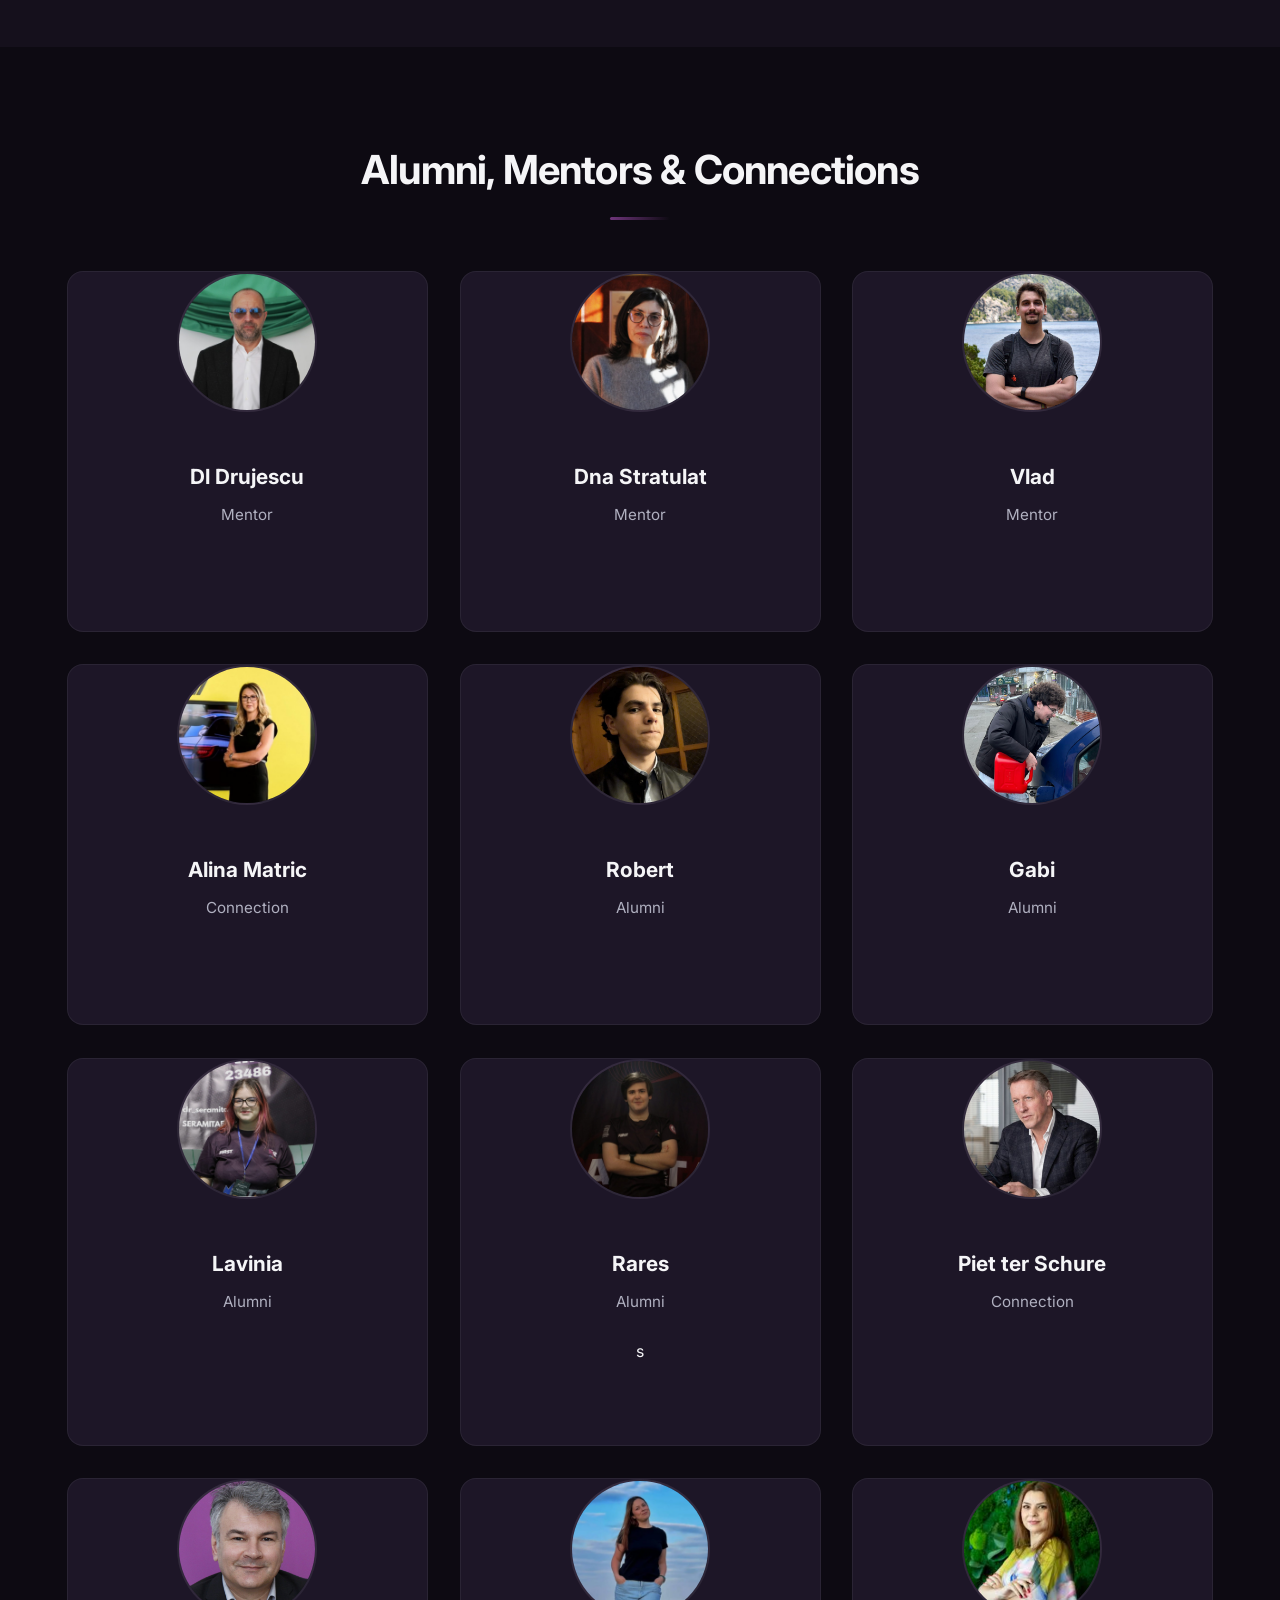
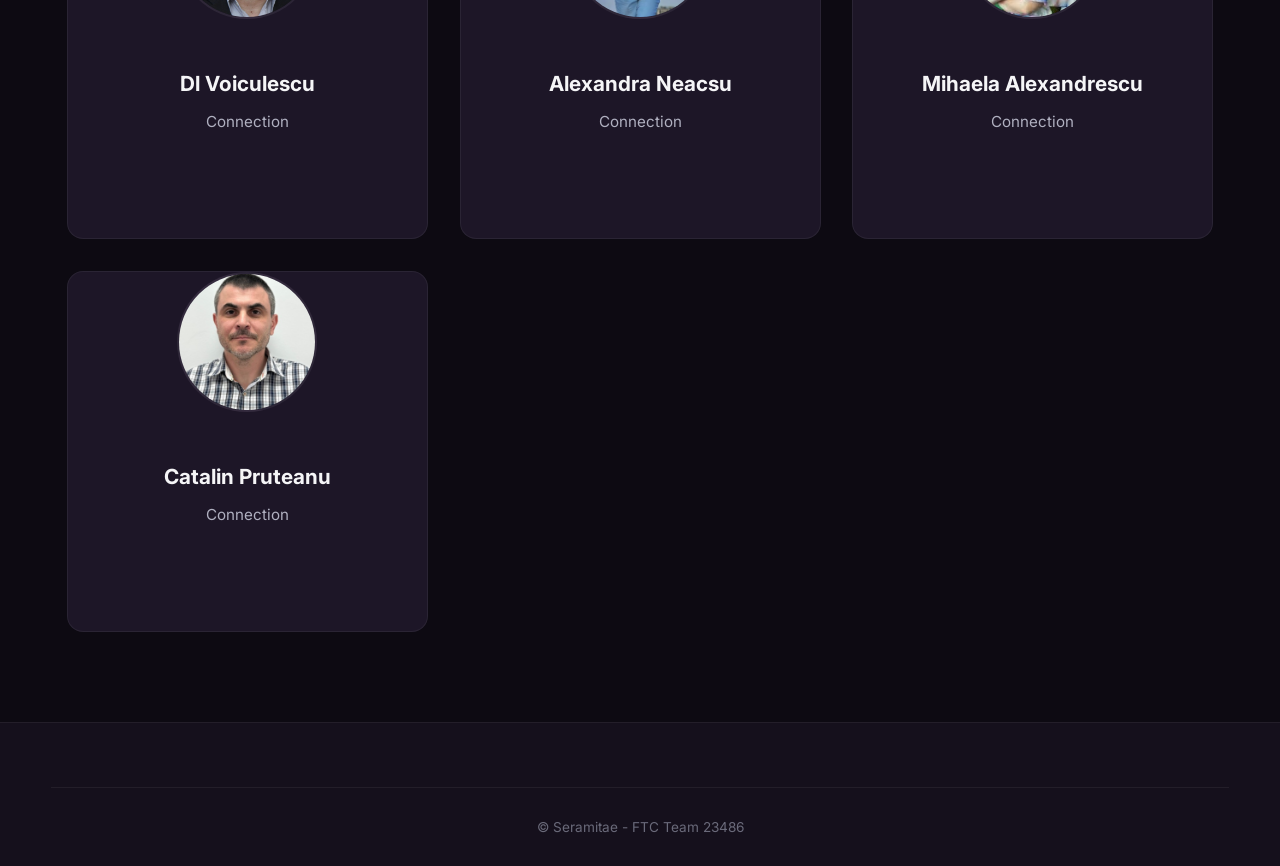
==== commit 6b6bc17f: "made changes to about and contact pages, fixed translations" ====
--- a/about.html
+++ b/about.html
@@ -67,34 +67,34 @@
                     <div class="title-underline"></div>
                 </div>
                 <div class="team-grid">
-                    <!-- Team Member 1 -->
+                    <!-- Moise -->
                     <div class="card team-card fade-in">
                         <div class="placeholder-box placeholder-avatar"><img src="assets/images/team_photos/mihai_moisescu_cropped.png" alt="Moise Petronel"></div>
                         <div class="card-content">
-                            <h3>Moise Petronel</h3>
-                            <p class="text-accent">Mechanics Leader, Team Leader, Drive Team</p>
-                            <p></p>
-                        </div>
-                    </div>
-                    <!-- Team Member 2 -->
+                            <h3>Moisescu Mihai</h3>
+                            <p class="text-accent">Mechanics</p>
+                            <p></p>
+                        </div>
+                    </div>
+                    <!-- Stefan -->
                     <div class="card team-card fade-in">
                         <div class="placeholder-box placeholder-avatar"><img src="assets/images/team_photos/stefan_tanasov_cropped.png" alt="Tanasov Stefan"></div>
                         <div class="card-content">
                             <h3>Tanasov Stefan</h3>
-                            <p class="text-accent">Mechanics, Drive Team</p>
-                            <p></p>
-                        </div>
-                    </div>
-                    <!-- Team Member 3 -->
+                            <p class="text-accent">Team Leader, Mechanics Leader, Drive Team</p>
+                            <p></p>
+                        </div>
+                    </div>
+                    <!-- Iustin -->
                     <div class="card team-card fade-in">
                         <div class="placeholder-box placeholder-avatar"><img src="assets/images/team_photos/iustin_mihaila_cropped.png" alt="Mihăilă Iustin"></div>
                         <div class="card-content">
                             <h3>Mihăilă Iustin</h3>
                             <p class="text-accent">Mechanics</p>
-                            <p>Blond, clever, and trustworthy, he quickly solves any technical challenge and brings pure energy to the robotics team.</p>
-                        </div>
-                    </div>
-                    <!-- Team Member 4 -->
+                            <p></p>
+                        </div>
+                    </div>
+                    <!-- Cristiana -->
                     <div class="card team-card fade-in">
                         <div class="placeholder-box placeholder-avatar"><img src="assets/images/team_photos/cristiana_dica_cropped.png" alt="Dica Cristiana"></div>
                         <div class="card-content">
@@ -103,7 +103,7 @@
                             <p></p>
                         </div>
                     </div>
-                    <!-- Team Member 5 -->
+                    <!-- Purice -->
                     <div class="card team-card fade-in">
                         <div class="placeholder-box placeholder-avatar"><img src="assets/images/team_photos/stefan_purice_cropped.png" alt="Purice Stefan"></div>
                         <div class="card-content">
@@ -112,7 +112,7 @@
                             <p></p>
                         </div>
                     </div>
-                    <!-- Team Member 6 -->
+                    <!-- Matteo -->
                     <div class="card team-card fade-in">
                         <div class="placeholder-box placeholder-avatar"><img src="assets/images/team_photos/matteo_patrasc_cropped.png" alt="Patrasc Matteo"></div>
                         <div class="card-content">
@@ -121,7 +121,7 @@
                             <p></p>
                         </div>
                     </div>
-                    <!-- Team Member 7 -->
+                    <!-- Cosmin -->
                     <div class="card team-card fade-in">
                         <div class="placeholder-box placeholder-avatar"><img src="assets/images/team_photos/cosmin_popoiu_cropped.png" alt="Popoiu Cosmin"></div>
                         <div class="card-content">
@@ -130,7 +130,7 @@
                             <p></p>
                         </div>
                     </div>
-                    <!-- Team Member 8 -->
+                    <!-- Ioana R -->
                     <div class="card team-card fade-in">
                         <div class="placeholder-box placeholder-avatar"><img src="assets/images/team_photos/ioana_rusu_cropped.png" alt="Rusu Ioana"></div>
                         <div class="card-content">
@@ -139,7 +139,7 @@
                             <p></p>
                         </div>
                     </div>
-                    <!-- Team Member 9 -->
+                    <!-- Amana -->
                     <div class="card team-card fade-in">
                         <div class="placeholder-box placeholder-avatar"><img src="assets/images/team_photos/amana_cristea_cropped.png" alt="Cristea Amana"></div>
                         <div class="card-content">
@@ -148,7 +148,7 @@
                             <p></p>
                         </div>
                     </div>
-                    <!-- Team Member 10 -->
+                    <!-- Briana -->
                     <div class="card team-card fade-in">
                         <div class="placeholder-box placeholder-avatar"><img src="assets/images/team_photos/briana_eftinca_cropped.png" alt="Eftinca Briana"></div>
                         <div class="card-content">
@@ -157,7 +157,7 @@
                             <p></p>
                         </div>
                     </div>
-                    <!-- Team Member 11 -->
+                    <!-- Ioana D -->
                     <div class="card team-card fade-in">
                         <div class="placeholder-box placeholder-avatar"><img src="assets/images/team_photos/ioana_dinu_cropped.png" alt="Dinu Ioana"></div>
                         <div class="card-content">
@@ -166,7 +166,7 @@
                             <p></p>
                         </div>
                     </div>
-                    <!-- Team Member 12 -->
+                    <!-- Carla -->
                     <div class="card team-card fade-in">
                         <div class="placeholder-box placeholder-avatar"><img src="assets/images/team_photos/carla_iordachi_cropped.png" alt="Iordachi Carla"></div>
                         <div class="card-content">
@@ -175,7 +175,7 @@
                             <p></p>
                         </div>
                     </div>
-                    <!-- Team Member 13 -->
+                    <!-- Alexandra -->
                     <div class="card team-card fade-in">
                         <div class="placeholder-box placeholder-avatar"><img src="assets/images/team_photos/alexandra_rotaru_cropped.png" alt="Rotaru Alexandra"></div>
                         <div class="card-content">
@@ -192,7 +192,7 @@
         <section class="section">
             <div class="container">
                 <div class="section-header fade-in">
-                    <h2 class="section-title">Alumni, Mentors & Sponsors</h2>
+                    <h2 class="section-title">Alumni, Mentors & Connections</h2>
                     <div class="title-underline"></div>
                 </div>
                 <div class="team-grid">
@@ -241,6 +241,22 @@
                         <div class="card-content">
                             <h3>Gabi</h3>
                             <p class="text-accent">Alumni</p>
+                            <p></p>
+                        </div>
+                    </div>
+                    <div class="card team-card fade-in">
+                        <div class="placeholder-box placeholder-avatar"><img src="assets/images/mentors_alumni_connections/lavinia_nicolau_cropped.png" alt="Lavinia"></div>
+                        <div class="card-content">
+                            <h3>Lavinia</h3>
+                            <p class="text-accent">Alumni</p>
+                            <p></p>
+                        </div>
+                    </div>
+                    <div class="card team-card fade-in">
+                        <div class="placeholder-box placeholder-avatar"><img src="assets/images/mentors_alumni_connections/rares_mihai_cropped.png" alt="Rares"></div>
+                        <div class="card-content">
+                            <h3>Rares</h3>
+                            <p class="text-accent">Alumni</p>s
                             <p></p>
                         </div>
                     </div>
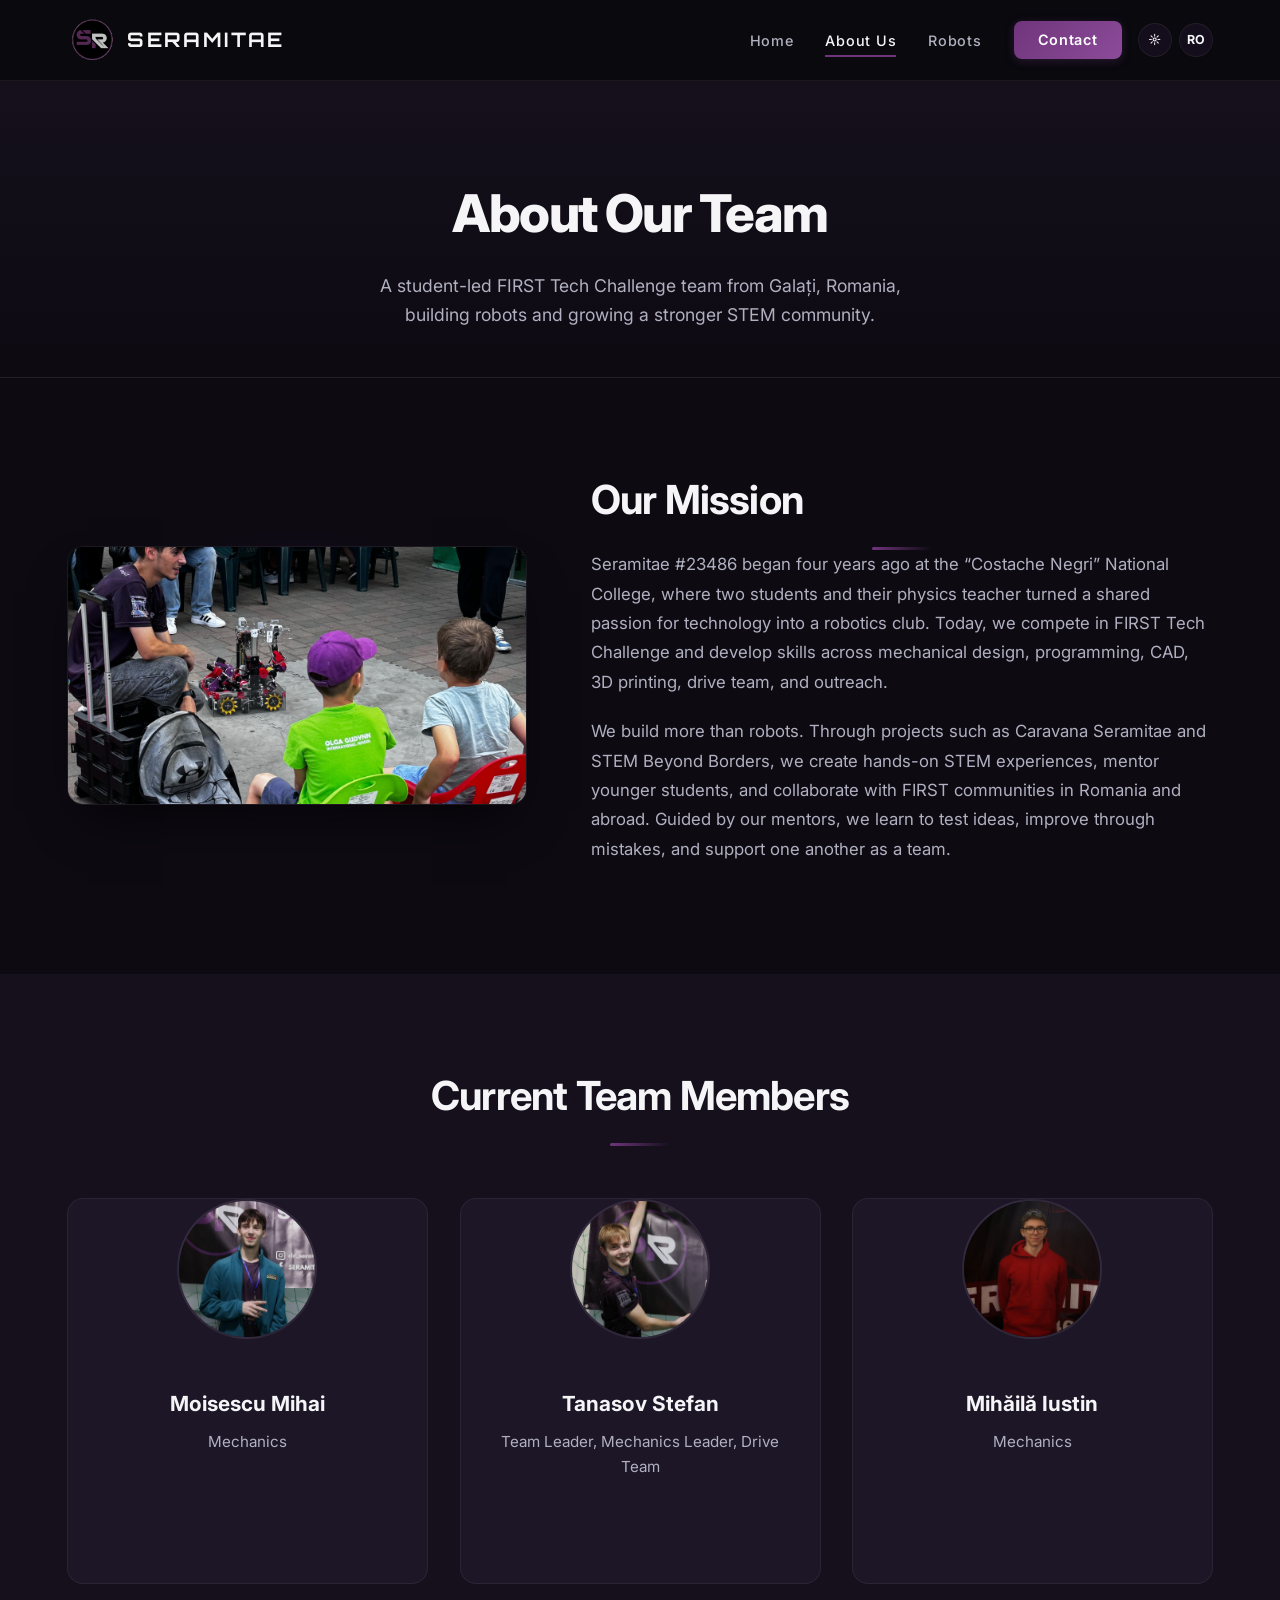
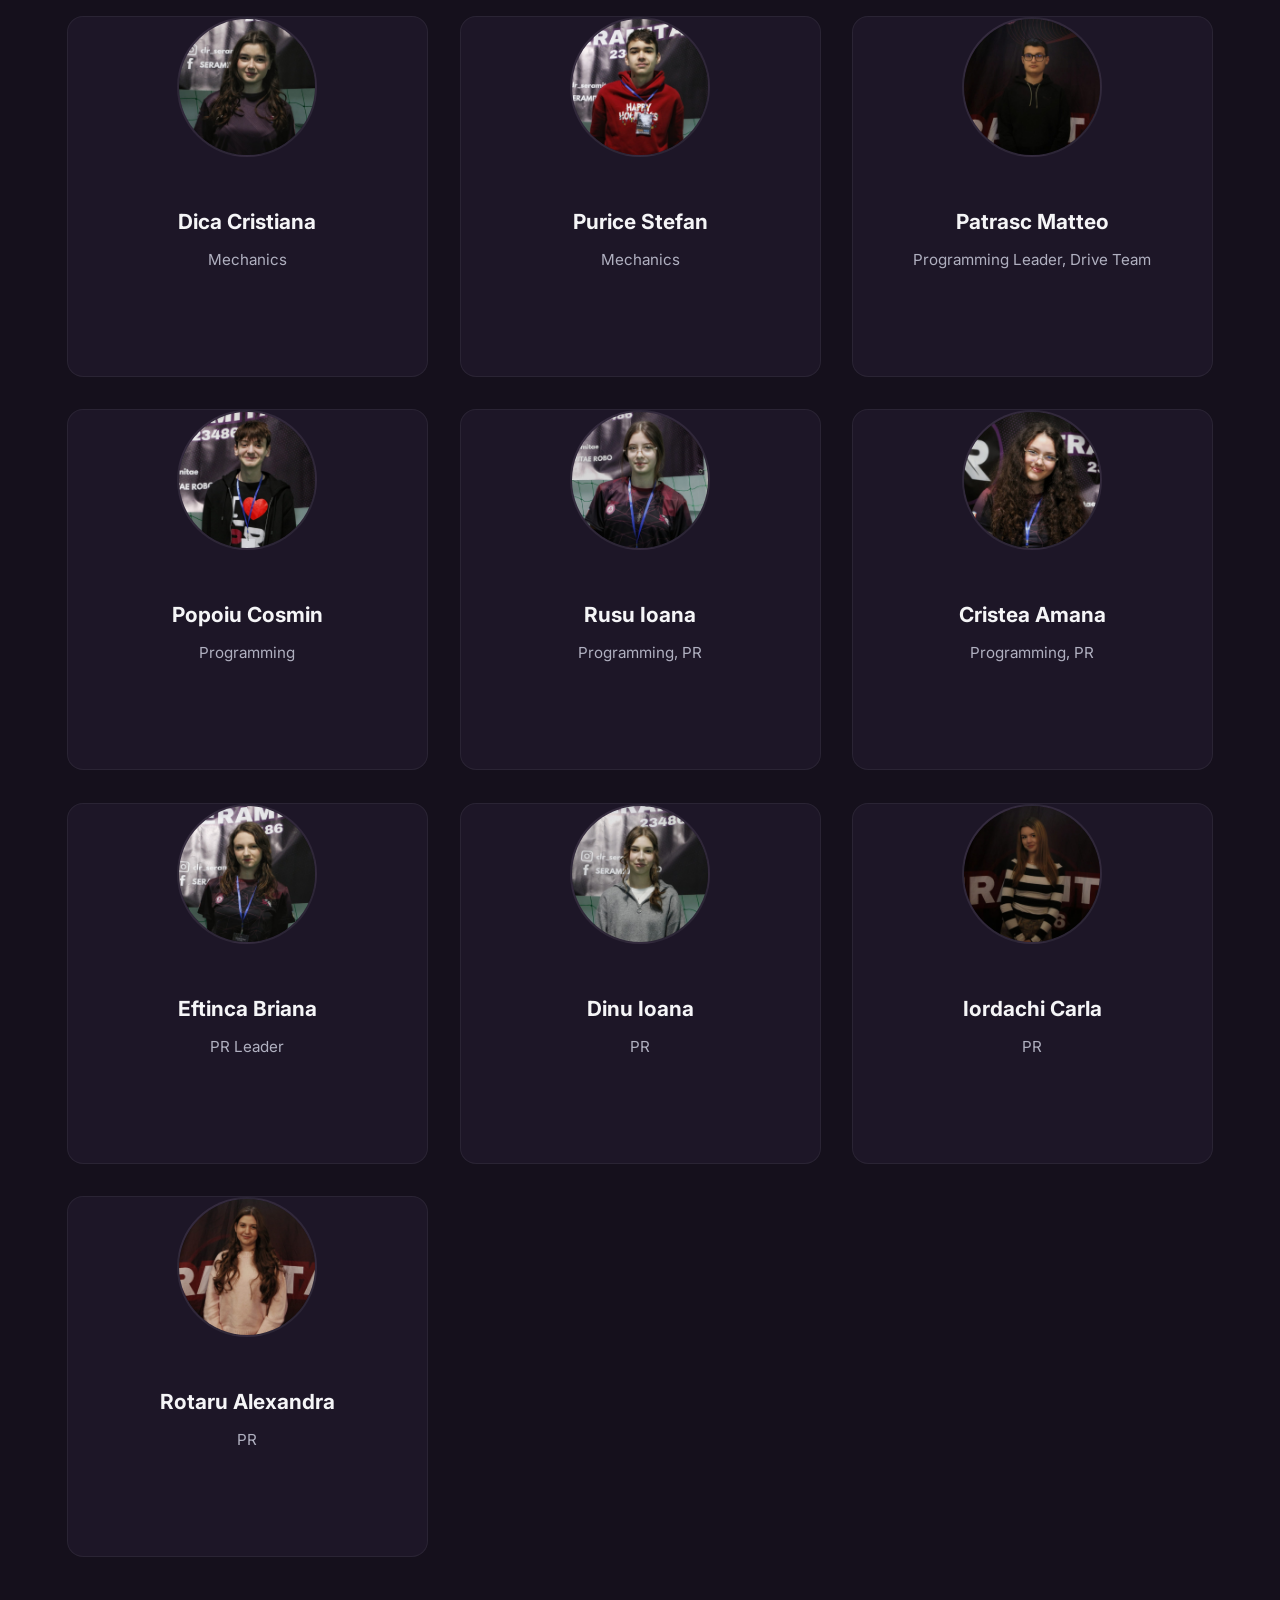
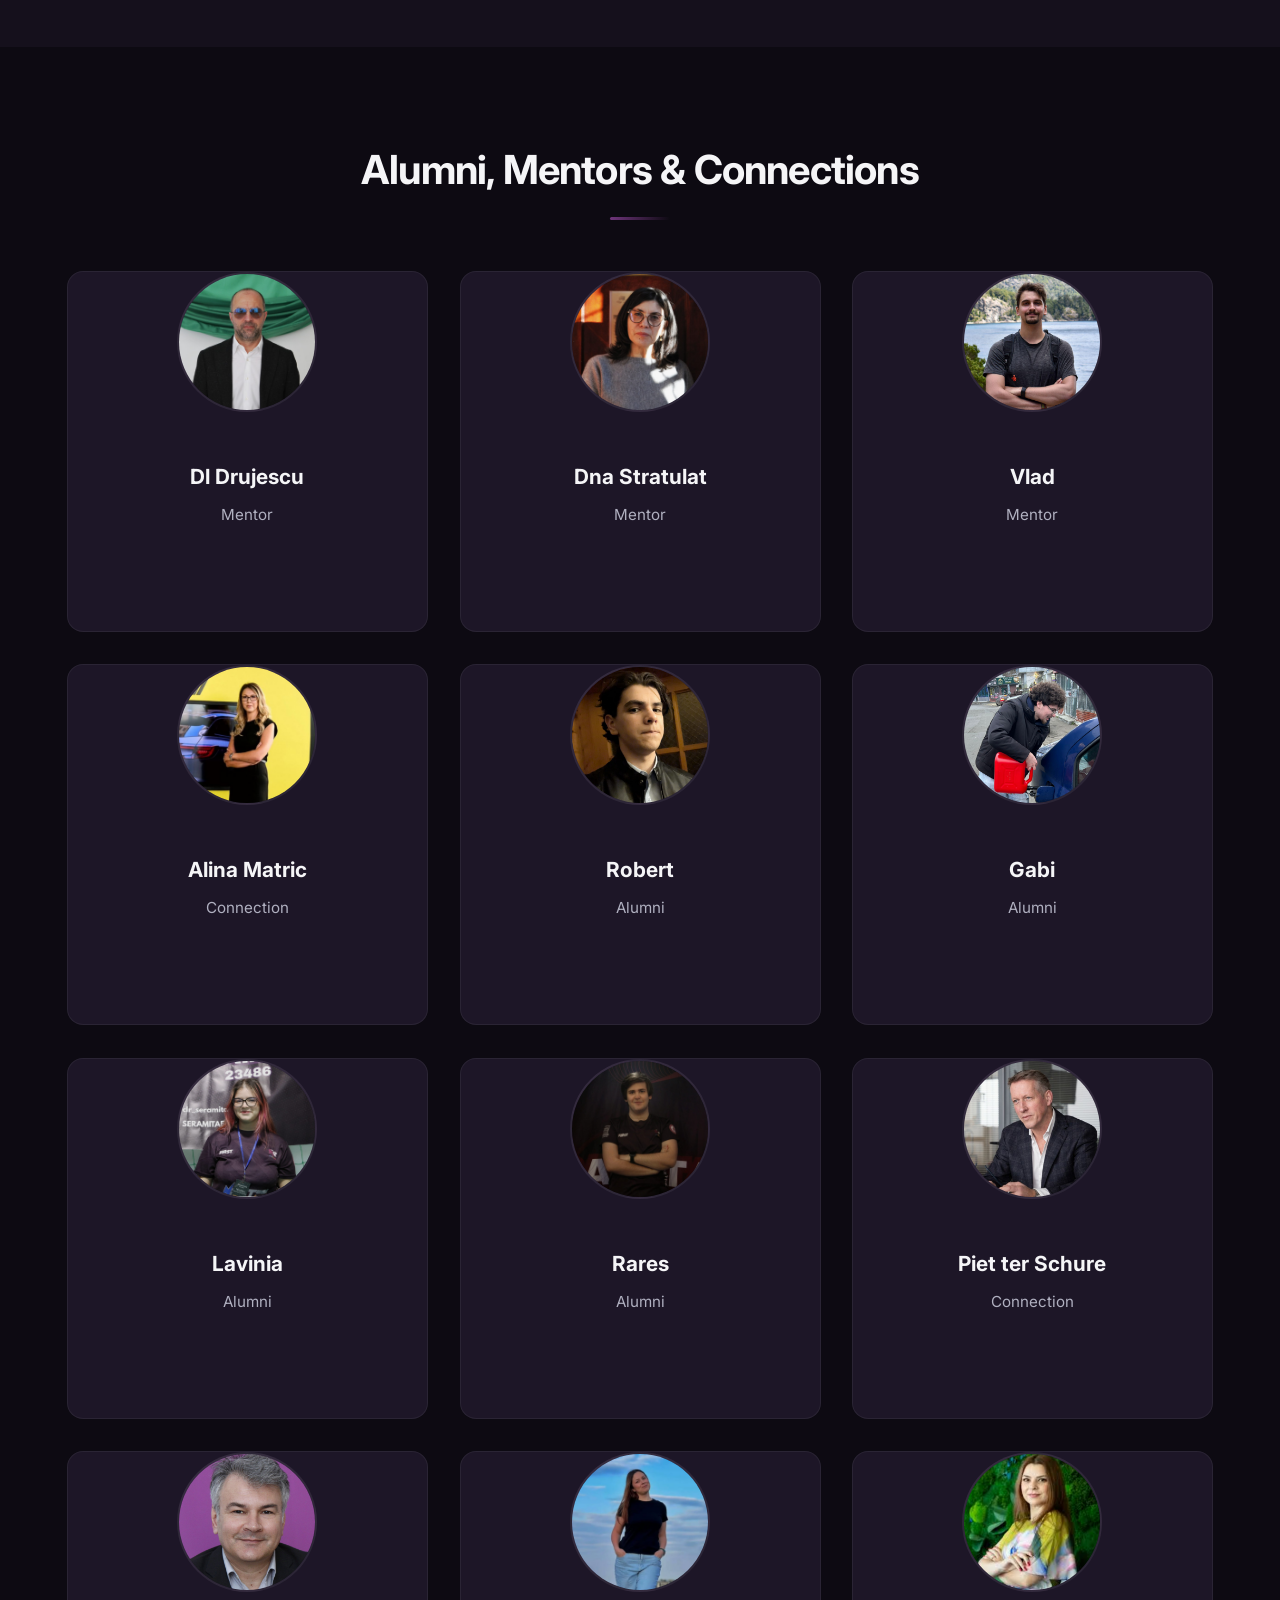
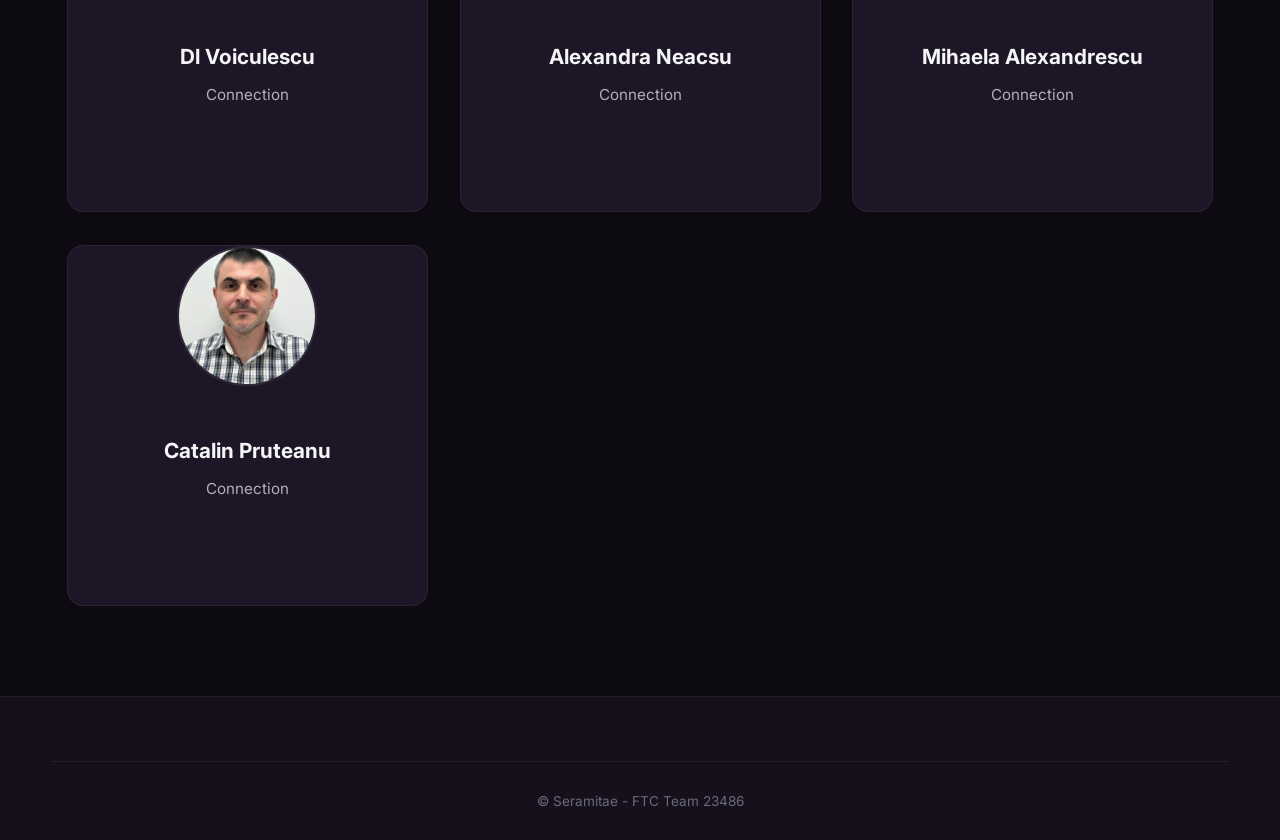
==== commit 48c305de: "hotfix" ====
--- a/about.html
+++ b/about.html
@@ -256,7 +256,7 @@
                         <div class="placeholder-box placeholder-avatar"><img src="assets/images/mentors_alumni_connections/rares_mihai_cropped.png" alt="Rares"></div>
                         <div class="card-content">
                             <h3>Rares</h3>
-                            <p class="text-accent">Alumni</p>s
+                            <p class="text-accent">Alumni</p>
                             <p></p>
                         </div>
                     </div>
